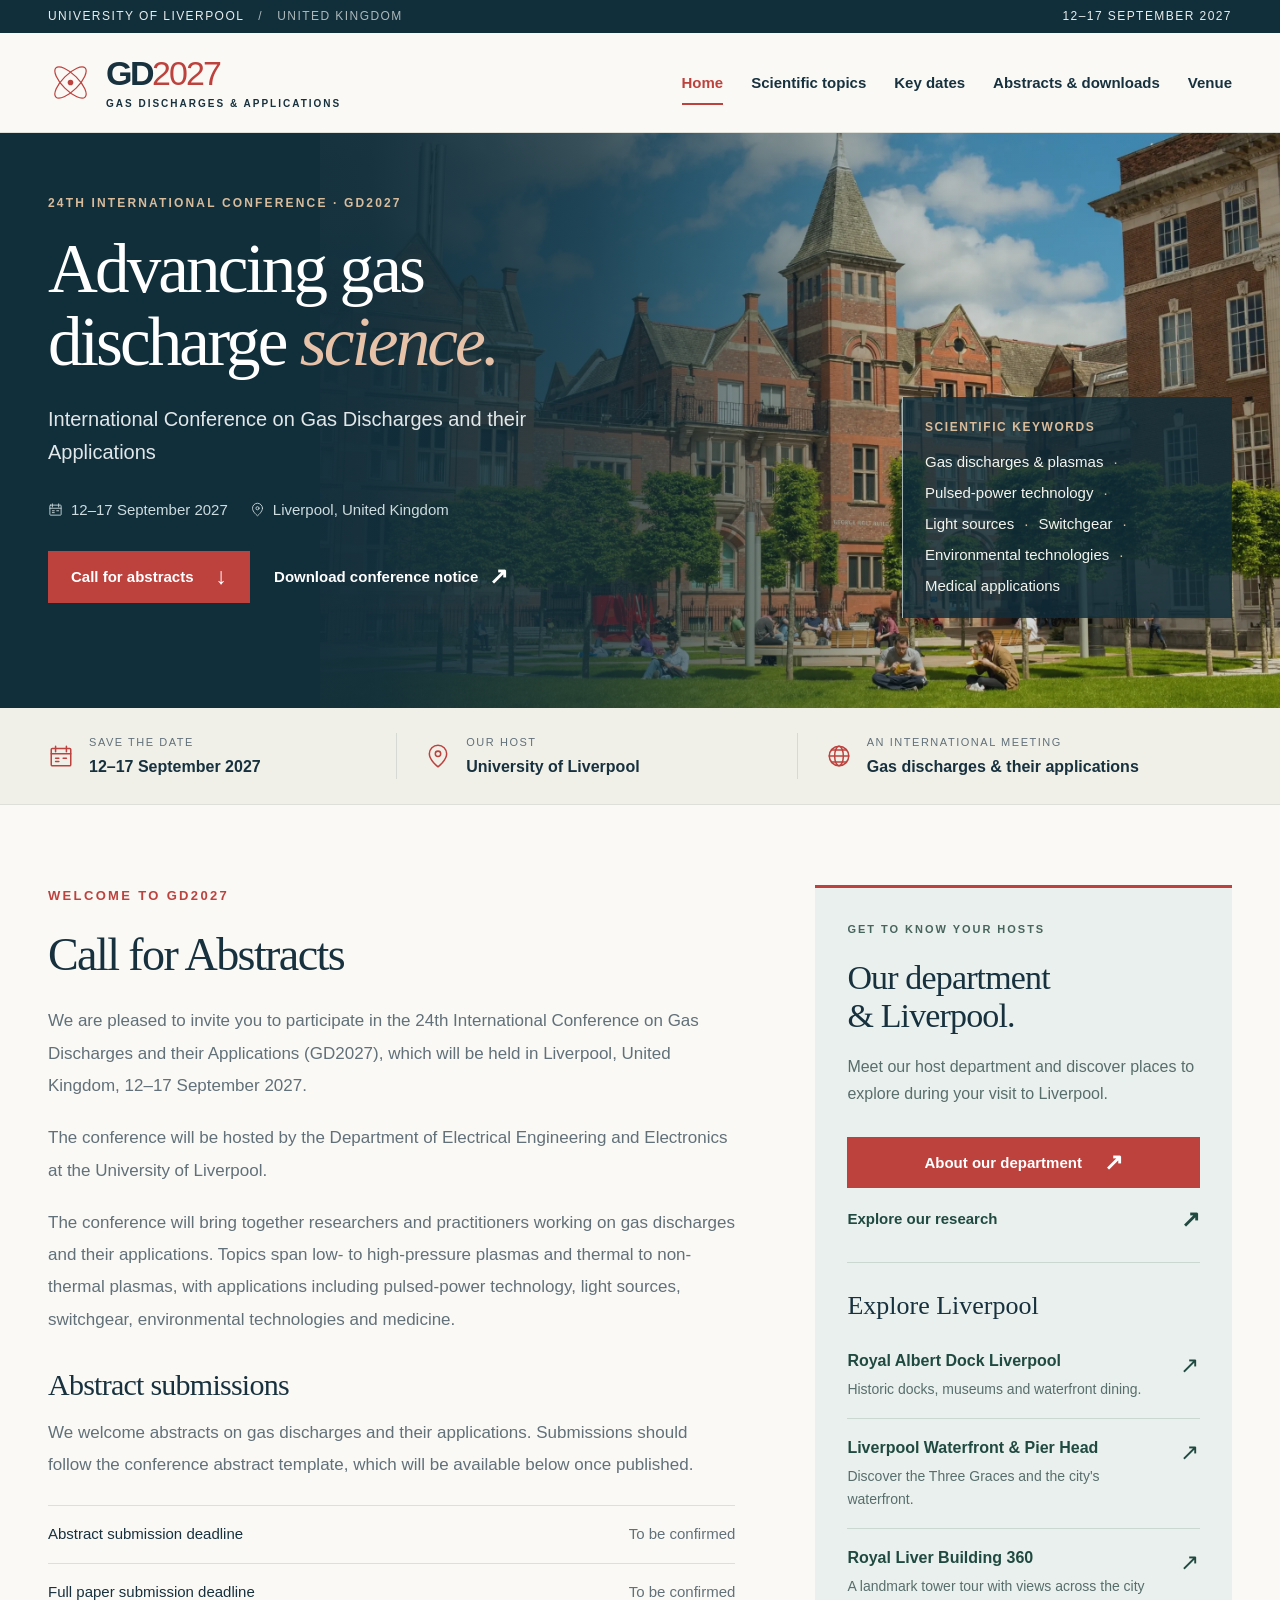
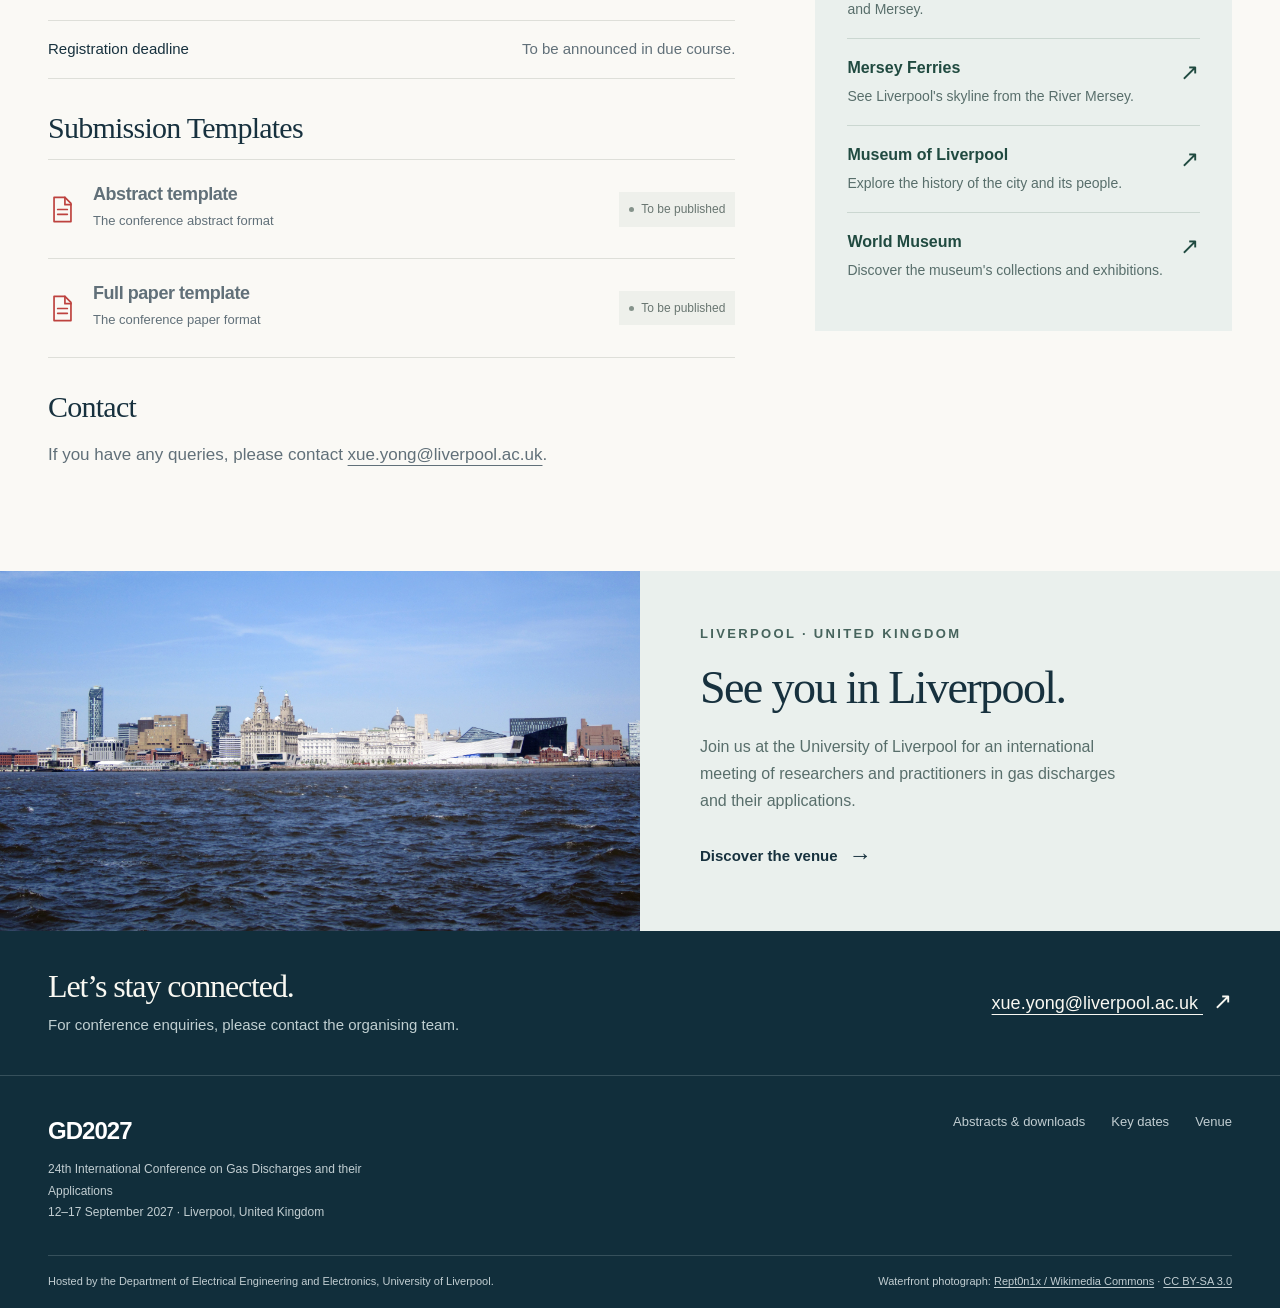
==== index.html @ 8180d76f "Add department research and Liverpool visitor links to homepage" ====
<!doctype html>
<html lang="en-GB"><head>
<meta charset="utf-8"><meta name="viewport" content="width=device-width, initial-scale=1">
<title>Gas Discharges and their Applications | GD2027 · Liverpool</title><meta name="description" content="GD2027: the 24th International Conference on Gas Discharges and their Applications, 12–17 September 2027, University of Liverpool, United Kingdom.">
<meta name="theme-color" content="#112e3b"><meta property="og:title" content="Gas Discharges and their Applications | GD2027"><meta property="og:description" content="GD2027: the 24th International Conference on Gas Discharges and their Applications, 12–17 September 2027, University of Liverpool, United Kingdom."><meta property="og:type" content="website">
<link rel="icon" href="assets/images/favicon.svg" type="image/svg+xml"><link rel="stylesheet" href="assets/css/style.css?v=1936d73b8b"><script src="assets/js/main.js" defer></script>
<script type="application/ld+json">{"@context": "https://schema.org", "@type": "Event", "name": "24th International Conference on Gas Discharges and their Applications (GD2027)", "startDate": "2027-09-12", "endDate": "2027-09-17", "eventAttendanceMode": "https://schema.org/OfflineEventAttendanceMode", "location": {"@type": "Place", "name": "University of Liverpool", "address": {"@type": "PostalAddress", "addressLocality": "Liverpool", "addressCountry": "GB"}}, "organizer": {"@type": "Organization", "name": "Department of Electrical Engineering and Electronics, University of Liverpool", "email": "xue.yong@liverpool.ac.uk"}, "description": "International Conference on Gas Discharges and their Applications. 12–17 September 2027, Liverpool, United Kingdom."}</script>
<noscript><style>@media(max-width:800px){.site-header{position:static}.header-inner{flex-wrap:wrap;padding-block:18px}.menu-toggle{display:none}.site-nav{display:flex;position:static;flex-direction:row;flex-wrap:wrap;box-shadow:none;padding:0;border:0}.site-nav a{padding:8px 10px}}</style></noscript>
</head><body><a class="skip-link" href="#main">Skip to main content</a>
<div class="utility"><div class="wrap"><p>University of Liverpool <span class="place">&nbsp; / &nbsp; United Kingdom</span></p><p>12–17 September 2027</p></div></div>
<header class="site-header"><div class="wrap header-inner">
  <a class="brand" href="index.html" aria-label="GD2027 home"><svg class="brand-symbol" viewBox="0 0 48 48" fill="none" aria-hidden="true"><ellipse cx="24" cy="24" rx="22" ry="8.5" transform="rotate(-45 24 24)" stroke="currentColor" stroke-width="1.3"/><ellipse cx="24" cy="24" rx="22" ry="8.5" transform="rotate(45 24 24)" stroke="currentColor" stroke-width="1.3"/><circle cx="24" cy="24" r="3" fill="currentColor"/></svg><div><div class="brand-word">GD<span>2027</span></div><span class="brand-tag">GAS DISCHARGES & APPLICATIONS</span></div></a>
  <button class="menu-toggle" type="button" aria-expanded="false" aria-controls="site-nav">Menu <svg class="" viewBox="0 0 24 24" fill="none" stroke="currentColor" stroke-width="1.4" stroke-linecap="round" stroke-linejoin="round" aria-hidden="true"><path d="M3 6h18M3 12h18M3 18h18"/></svg></button>
  <nav class="site-nav" id="site-nav" aria-label="Main navigation"><a href="index.html" aria-current="page">Home</a><a href="scientific-topics.html">Scientific topics</a><a href="key-dates.html">Key dates</a><a href="submissions.html">Abstracts & downloads</a><a href="venue.html">Venue</a></nav>
</div></header><main id="main"><section class="hero" aria-labelledby="hero-heading">
  <img class="hero-image" src="figure/University-of-Liverpool-Image-Gallery-2.jpg.webp" alt="Red-brick University of Liverpool campus buildings overlooking a green courtyard" fetchpriority="high" width="2200" height="1366">
  <div class="wrap"><span class="eyebrow">24th International Conference · GD2027</span><h1 id="hero-heading">Advancing gas<br>discharge <em>science.</em></h1>
  <p class="hero-title">International Conference on Gas Discharges and their Applications</p>
  <div class="hero-meta"><span><svg class="" viewBox="0 0 24 24" fill="none" stroke="currentColor" stroke-width="1.4" stroke-linecap="round" stroke-linejoin="round" aria-hidden="true"><rect x="3" y="5" width="18" height="16" rx="1"/><path d="M3 10h18M7 3v5m10-5v5M7 14h3m4 0h3m-10 3h3"/></svg>12–17 September 2027</span><span><svg class="" viewBox="0 0 24 24" fill="none" stroke="currentColor" stroke-width="1.4" stroke-linecap="round" stroke-linejoin="round" aria-hidden="true"><path d="M20 10c0 6-8 12-8 12S4 16 4 10a8 8 0 1 1 16 0Z"/><circle cx="12" cy="10" r="2.5"/></svg>Liverpool, United Kingdom</span></div>
  <div class="hero-actions"><a class="button" href="#call-for-abstracts">Call for abstracts <span class="arrow" aria-hidden="true">↓</span></a><a class="text-link" href="documents/gd2027-call-for-abstracts.docx" download>Download conference notice <span class="arrow" aria-hidden="true">↗</span></a></div>
  <div class="hero-keywords"><span class="eyebrow">Scientific keywords</span><ul aria-label="Scientific keywords"><li>Gas discharges &amp; plasmas</li><li>Pulsed-power technology</li><li>Light sources</li><li>Switchgear</li><li>Environmental technologies</li><li>Medical applications</li></ul></div></div>
</section>
<section class="facts" aria-label="Conference at a glance"><div class="wrap">
  <div class="fact"><svg class="" viewBox="0 0 24 24" fill="none" stroke="currentColor" stroke-width="1.4" stroke-linecap="round" stroke-linejoin="round" aria-hidden="true"><rect x="3" y="5" width="18" height="16" rx="1"/><path d="M3 10h18M7 3v5m10-5v5M7 14h3m4 0h3m-10 3h3"/></svg><div><span class="label">Save the date</span><strong>12–17 September 2027</strong></div></div>
  <div class="fact"><svg class="" viewBox="0 0 24 24" fill="none" stroke="currentColor" stroke-width="1.4" stroke-linecap="round" stroke-linejoin="round" aria-hidden="true"><path d="M20 10c0 6-8 12-8 12S4 16 4 10a8 8 0 1 1 16 0Z"/><circle cx="12" cy="10" r="2.5"/></svg><div><span class="label">Our host</span><strong>University of Liverpool</strong></div></div>
  <div class="fact"><svg class="" viewBox="0 0 24 24" fill="none" stroke="currentColor" stroke-width="1.4" stroke-linecap="round" stroke-linejoin="round" aria-hidden="true"><circle cx="12" cy="12" r="9"/><ellipse cx="12" cy="12" rx="4" ry="9"/><path d="M3 12h18M5 6.5h14M5 17.5h14"/></svg><div><span class="label">An international meeting</span><strong>Gas discharges & their applications</strong></div></div>
</div></section>
<section class="section home-cfp" id="call-for-abstracts" aria-labelledby="cfp-heading"><div class="wrap welcome-grid">
  <article class="welcome-copy"><span class="eyebrow red">Welcome to GD2027</span><h2 id="cfp-heading">Call for Abstracts</h2>
  <div class="body-copy"><p>We are pleased to invite you to participate in the 24th International Conference on Gas Discharges and their Applications (GD2027), which will be held in Liverpool, United Kingdom, 12–17 September 2027.</p>
  <p>The conference will be hosted by the Department of Electrical Engineering and Electronics at the University of Liverpool.</p>
  <p>The conference will bring together researchers and practitioners working on gas discharges and their applications. Topics span low- to high-pressure plasmas and thermal to non-thermal plasmas, with applications including pulsed-power technology, light sources, switchgear, environmental technologies and medicine.</p>
  <h3 class="cfp-subheading">Abstract submissions</h3><p>We welcome abstracts on gas discharges and their applications. Submissions should follow the conference abstract template, which will be available below once published.</p>
  <dl class="cfp-deadlines"><div><dt>Abstract submission deadline</dt><dd>To be confirmed</dd></div><div><dt>Full paper submission deadline</dt><dd>To be confirmed</dd></div><div><dt>Registration deadline</dt><dd>To be announced in due course.</dd></div></dl>
  <h3 class="cfp-subheading">Submission Templates</h3><div class="download-list"><div class="download-row"><div class="download-icon"><svg class="file-icon" viewBox="0 0 24 24" fill="none" stroke="currentColor" stroke-width="1.4" stroke-linecap="round" stroke-linejoin="round" aria-hidden="true"><path d="M5 2h9l5 5v15H5Z"/><path d="M14 2v6h5M8 12h8M8 16h8"/></svg><div><h3>Abstract template</h3><p>The conference abstract format</p></div></div><span class="status">To be published</span></div><div class="download-row"><div class="download-icon"><svg class="file-icon" viewBox="0 0 24 24" fill="none" stroke="currentColor" stroke-width="1.4" stroke-linecap="round" stroke-linejoin="round" aria-hidden="true"><path d="M5 2h9l5 5v15H5Z"/><path d="M14 2v6h5M8 12h8M8 16h8"/></svg><div><h3>Full paper template</h3><p>The conference paper format</p></div></div><span class="status">To be published</span></div></div>
  <h3 class="cfp-subheading">Contact</h3><p>If you have any queries, please contact <a href="mailto:xue.yong@liverpool.ac.uk">xue.yong@liverpool.ac.uk</a>.</p></div>
  </article>
  <aside class="abstract-note local-guide" aria-labelledby="local-guide-heading"><span class="eyebrow">Get to know your hosts</span><h3 id="local-guide-heading">Our department<br>& Liverpool.</h3><p>Meet our host department and discover places to explore during your visit to Liverpool.</p><a class="button" href="https://www.liverpool.ac.uk/electrical-engineering-and-electronics/about/" target="_blank" rel="noopener noreferrer">About our department <span class="arrow" aria-hidden="true">↗</span></a><a class="text-link guide-research" href="https://www.liverpool.ac.uk/electrical-engineering-and-electronics/research/" target="_blank" rel="noopener noreferrer">Explore our research <span class="arrow" aria-hidden="true">↗</span></a><div class="guide-city"><h4>Explore Liverpool</h4><ul class="guide-links" aria-label="Liverpool visitor attractions"><li><a href="https://albertdock.com/" target="_blank" rel="noopener noreferrer"><span><strong>Royal Albert Dock Liverpool</strong><small>Historic docks, museums and waterfront dining.</small></span><span class="arrow" aria-hidden="true">↗</span></a></li><li><a href="https://www.visitliverpool.com/explore/liverpool-city-centre/waterfront/" target="_blank" rel="noopener noreferrer"><span><strong>Liverpool Waterfront &amp; Pier Head</strong><small>Discover the Three Graces and the city&#x27;s waterfront.</small></span><span class="arrow" aria-hidden="true">↗</span></a></li><li><a href="https://liverbuildingtour.com/" target="_blank" rel="noopener noreferrer"><span><strong>Royal Liver Building 360</strong><small>A landmark tower tour with views across the city and Mersey.</small></span><span class="arrow" aria-hidden="true">↗</span></a></li><li><a href="https://www.merseyferries.co.uk/our-cruises/liverpool-sightseeing-river-cruise/" target="_blank" rel="noopener noreferrer"><span><strong>Mersey Ferries</strong><small>See Liverpool&#x27;s skyline from the River Mersey.</small></span><span class="arrow" aria-hidden="true">↗</span></a></li><li><a href="https://www.liverpoolmuseums.org.uk/museum-of-liverpool" target="_blank" rel="noopener noreferrer"><span><strong>Museum of Liverpool</strong><small>Explore the history of the city and its people.</small></span><span class="arrow" aria-hidden="true">↗</span></a></li><li><a href="https://www.liverpoolmuseums.org.uk/world-museum" target="_blank" rel="noopener noreferrer"><span><strong>World Museum</strong><small>Discover the museum&#x27;s collections and exhibitions.</small></span><span class="arrow" aria-hidden="true">↗</span></a></li></ul></div></aside>
</div></section>
<section class="city-band" aria-labelledby="city-heading"><img class="city-image" src="assets/images/liverpool-waterfront.jpg" alt="The Liverpool skyline across the River Mersey" loading="lazy" width="4320" height="2430"><div class="city-copy"><span class="eyebrow">Liverpool · United Kingdom</span><h2 id="city-heading">See you in Liverpool.</h2><p>Join us at the University of Liverpool for an international meeting of researchers and practitioners in gas discharges and their applications.</p><a class="text-link" href="venue.html">Discover the venue <span class="arrow" aria-hidden="true">→</span></a></div></section></main><section class="contact-strip" aria-labelledby="contact-heading"><div class="wrap"><div><h2 id="contact-heading">Let’s stay connected.</h2><p>For conference enquiries, please contact the organising team.</p></div><a href="mailto:xue.yong@liverpool.ac.uk">xue.yong@liverpool.ac.uk <span class="arrow" aria-hidden="true">↗</span></a></div></section>
<footer class="site-footer"><div class="wrap">
  <div class="footer-main"><div><div class="footer-title">GD2027</div><p>24th International Conference on Gas Discharges and their Applications<br>12–17 September 2027 · Liverpool, United Kingdom</p></div><nav class="footer-links" aria-label="Footer navigation"><a href="submissions.html">Abstracts & downloads</a><a href="key-dates.html">Key dates</a><a href="venue.html">Venue</a></nav></div>
  <div class="footer-bottom"><p>Hosted by the Department of Electrical Engineering and Electronics, University of Liverpool.</p><p>Waterfront photograph: <a href="https://commons.wikimedia.org/wiki/File:Liverpool_skyline_from_the_Mersey_Ferry_-_2012-05-27.JPG" target="_blank" rel="noopener noreferrer">Rept0n1x / Wikimedia Commons</a> · <a href="https://creativecommons.org/licenses/by-sa/3.0/" target="_blank" rel="noopener noreferrer">CC BY-SA 3.0</a></p></div>
</div></footer></body></html>
---- assets/css/style.css ----
@charset "UTF-8";

:root {
  --ink: #17313e;
  --navy: #112e3b;
  --red: #bd423e;
  --red-dark: #9e302d;
  --paper: #faf9f5;
  --muted: #617079;
  --line: #dedfd9;
  --sage: #eaf0ed;
  --serif: Georgia, 'Times New Roman', serif;
  --sans: 'Avenir Next', Avenir, 'Segoe UI', Arial, sans-serif;
}
* { box-sizing: border-box; }
html { scroll-behavior: smooth; scroll-padding-top: 105px; }
body { margin: 0; color: var(--ink); font: 18px/1.7 var(--sans); background: var(--paper); -webkit-font-smoothing: antialiased; }
body.menu-open { overflow: hidden; }
a { color: inherit; text-decoration-thickness: 1px; text-underline-offset: 5px; }
button { font: inherit; }
img { display: block; width: 100%; height: auto; }
svg { flex: 0 0 auto; }
h1, h2, h3, p { margin-top: 0; }
h1, h2, h3 { line-height: 1.12; font-weight: 400; }
h1, h2 { font-family: var(--serif); letter-spacing: -.035em; }
h1 { font-size: clamp(42px, 5vw, 72px); }
h2 { font-size: clamp(38px, 3.6vw, 52px); }
h3 { font-size: 24px; font-weight: 600; letter-spacing: -.025em; }
p { margin-bottom: 1.25rem; }
::selection { background: #e5b5a5; color: var(--navy); }
:focus-visible { outline: 3px solid #cb6357; outline-offset: 5px; }
.wrap { width: min(1200px, calc(100% - 96px)); margin-inline: auto; }
.skip-link { position: fixed; top: -100px; left: 20px; padding: 12px 20px; z-index: 30; background: white; }
.skip-link:focus { top: 10px; }
.eyebrow { display: block; margin-bottom: 22px; font-size: 13px; letter-spacing: .18em; font-weight: 700; text-transform: uppercase; }
.eyebrow.red { color: var(--red); }
.muted { color: var(--muted); }
.arrow { display: inline-block; margin-left: 10px; font-family: var(--sans); font-size: 23px; line-height: 1; }
.utility { background: var(--navy); color: #e8eeec; font-size: 12px; letter-spacing: .12em; text-transform: uppercase; }
.utility .wrap { display: flex; align-items: center; justify-content: space-between; min-height: 33px; gap: 16px; }
.utility p { margin: 0; }
.utility .place { opacity: .72; }
.site-header { position: sticky; top: 0; z-index: 20; background: rgba(250,249,245,.98); border-bottom: 1px solid var(--line); }
.header-inner { min-height: 99px; display: flex; align-items: center; justify-content: space-between; gap: 26px; }
.brand { display: inline-flex; align-items: center; gap: 13px; text-decoration: none; flex-shrink: 0; }
.brand-symbol { width: 45px; height: 45px; color: var(--red); }
.brand-word { font-size: 34px; letter-spacing: -.075em; font-weight: 750; line-height: 1; }
.brand-word span { color: var(--red); font-weight: 400; letter-spacing: -.055em; }
.brand-tag { display: block; font-size: 10px; line-height: 1.3; font-weight: 600; letter-spacing: .2em; margin-top: 7px; }
.site-nav { display: flex; align-items: center; gap: 28px; }
.site-nav a { font-size: 15px; font-weight: 600; text-decoration: none; padding: 35px 0; white-space: nowrap; position: relative; }
.site-nav a::after { content: ''; position: absolute; bottom: 25px; left: 0; right: 0; height: 2px; background: var(--red); transform: scaleX(0); transition: transform .2s; }
.site-nav a[aria-current='page']::after, .site-nav a:hover::after { transform: scaleX(1); }
.site-nav a[aria-current='page'] { color: var(--red); }
.menu-toggle { display: none; border: 1px solid var(--line); border-radius: 0; background: transparent; padding: 8px 12px; align-items: center; gap: 8px; color: var(--ink); cursor: pointer; }
.menu-toggle svg { width: 18px; }
.hero { position: relative; isolation: isolate; min-height: 575px; color: white; background: var(--navy); overflow: hidden; }
.hero-image { position: absolute; z-index: -2; inset: 0 0 0 25%; height: 100%; width: 75%; object-fit: cover; object-position: 59% 50%; }
.hero::before { content: ''; position: absolute; z-index: -1; inset: 0; background: linear-gradient(90deg, #112e3b 0%, rgba(17,46,59,.97) 29%, rgba(17,46,59,.8) 46%, rgba(17,46,59,.18) 74%, rgba(17,46,59,.1)); }
.hero .wrap { position: relative; padding-top: 60px; padding-bottom: 67px; }
.hero .eyebrow { color: #d9bc9b; margin-bottom: 20px; font-size: 12px; }
.hero h1 { margin-bottom: 24px; max-width: 660px; font-size: clamp(47px, 5.4vw, 78px); line-height: 1.05; letter-spacing: -.042em; }
.hero h1 em { font-weight: 400; color: #e7c2a8; }
.hero-title { font-size: 20px; line-height: 1.65; max-width: 520px; color: #e2e8e9; margin-bottom: 28px; }
.hero-meta { display: flex; gap: 22px; color: #cddcde; font-size: 15px; margin-bottom: 29px; }
.hero-meta span { display: inline-flex; align-items: center; gap: 8px; }
.hero-meta svg { width: 15px; height: 15px; }
.hero-actions { display: flex; align-items: center; flex-wrap: wrap; gap: 24px; }
.button { display: inline-flex; min-height: 47px; justify-content: center; align-items: center; gap: 12px; padding: 12px 22px; font-size: 15px; font-weight: 600; text-decoration: none; border: 1px solid var(--red); background: var(--red); color: white; transition: background .2s, border-color .2s; }
.button:hover { background: var(--red-dark); border-color: var(--red-dark); }
.button.light { background: transparent; color: var(--ink); border-color: #b7c1bd; }
.button.light:hover { background: white; border-color: var(--ink); }
.text-link { display: inline-flex; align-items: center; font-size: 15px; font-weight: 650; text-decoration: none; gap: 8px; }
.text-link:hover { text-decoration: underline; }
.text-link .arrow { margin-left: 3px; }
.hero-caption { position: absolute; right: 0; bottom: 34px; font-size: 11px; letter-spacing: .14em; text-transform: uppercase; color: #fff; text-shadow: 0 1px 8px #112e3b; border-left: 1px solid #d7d5c8; padding-left: 15px; line-height: 1.8; }
.hero-caption strong { display: block; font-weight: 500; font-size: 15px; letter-spacing: .04em; }
.hero-keywords { position: absolute; right: 0; bottom: 52px; width: 330px; padding: 20px 22px; background: rgba(17,46,59,.82); border-left: 1px solid #a6b5b5; }
.hero-keywords .eyebrow { margin-bottom: 12px; font-size: 12px; letter-spacing: .13em; }
.hero-keywords ul { display: flex; flex-wrap: wrap; gap: 7px 0; padding: 0; margin: 0; list-style: none; }
.hero-keywords li { font-size: 15px; line-height: 1.6; color: #f3f4ee; }
.hero-keywords li:not(:last-child)::after { content: '·'; margin-inline: 10px; color: #d9bc9b; }
.facts { border-bottom: 1px solid var(--line); background: #f0f0e9; }
.facts .wrap { display: grid; grid-template-columns: 1fr 1.15fr 1.25fr; padding-block: 25px; }
.fact { display: flex; align-items: center; gap: 15px; padding-inline: 28px; border-left: 1px solid #d6dad4; }
.fact:first-child { border: 0; padding-left: 0; }
.fact svg { width: 26px; height: 26px; color: var(--red); }
.fact .label { display: block; font-size: 11px; text-transform: uppercase; letter-spacing: .14em; color: var(--muted); margin-bottom: 3px; }
.fact strong { display: block; font-size: 16px; font-weight: 600; line-height: 1.5; }
.section { padding-block: 80px; }
.welcome-grid { display: grid; grid-template-columns: 1.45fr 1fr; gap: 100px; align-items: start; }
.welcome-copy h2 { margin-bottom: 25px; }
.body-copy { font-size: 17px; color: var(--muted); line-height: 1.9; }
.host-note { border-left: 2px solid var(--red); margin-top: 28px; padding-left: 17px; font-size: 15px; line-height: 1.65; }
.host-note span { display: block; font-size: 11px; text-transform: uppercase; letter-spacing: .14em; color: var(--red); margin-bottom: 6px; font-weight: 650; }
.abstract-note { background: var(--sage); padding: 32px; position: relative; border-top: 3px solid var(--red); }
.abstract-note .eyebrow { font-size: 11px; color: #47645d; margin-bottom: 21px; }
.abstract-note h3 { font-family: var(--serif); font-size: 34px; font-weight: 400; margin-bottom: 17px; }
.abstract-note p { font-size: 16px; color: #586e6b; }
.note-deadline { display: flex; justify-content: space-between; gap: 15px; font-size: 13px; border-block: 1px solid #cbd7d1; padding: 13px 0; margin: 24px 0; }
.note-deadline strong { font-weight: 500; white-space: nowrap; }
.abstract-note .text-link { color: #204a40; }
.home-cfp .welcome-grid { grid-template-columns: minmax(0, 1.65fr) minmax(0, 1fr); gap: 80px; }
.cfp-subheading { font-family: var(--serif); font-size: 30px; font-weight: 400; color: var(--ink); margin: 32px 0 15px; }
.cfp-deadlines { margin: 24px 0 0; }
.cfp-deadlines > div { display: grid; grid-template-columns: minmax(0, 1.15fr) minmax(0, 1fr); gap: 22px; border-top: 1px solid var(--line); padding-block: 14px; font-size: 15px; }
.cfp-deadlines > div:last-child { border-bottom: 1px solid var(--line); }
.cfp-deadlines dt { color: var(--ink); }
.cfp-deadlines dd { margin: 0; text-align: right; }
.home-cfp .download-list { margin-top: 10px; }
.home-cfp .abstract-note .button { margin-top: 10px; width: 100%; }
.cfp-quick-links { border-top: 1px solid #cbd7d1; margin-top: 24px; padding-top: 20px; display: grid; gap: 14px; }
.cfp-quick-links .text-link { font-size: 13px; }
.local-guide .guide-research { display: flex; justify-content: space-between; margin-top: 18px; font-size: 15px; }
.guide-city { margin-top: 30px; padding-top: 26px; border-top: 1px solid #cbd7d1; }
.guide-city h4 { margin: 0 0 9px; font-family: var(--serif); font-weight: 400; font-size: 26px; line-height: 1.3; }
.guide-links { padding: 0; margin: 0; list-style: none; }
.guide-links li { border-bottom: 1px solid #cbd7d1; }
.guide-links li:last-child { border-bottom: 0; }
.guide-links a { display: grid; grid-template-columns: minmax(0, 1fr) 20px; align-items: start; gap: 12px; padding-block: 17px; text-decoration: none; }
.guide-links strong { display: block; font-size: 16px; line-height: 1.5; font-weight: 600; color: #204a40; }
.guide-links small { display: block; margin-top: 5px; font-size: 14px; line-height: 1.65; color: #586e6b; }
.guide-links .arrow { margin: 5px 0 0; color: #204a40; }
.guide-links a:hover strong { text-decoration: underline; text-underline-offset: 4px; }
.section-heading { display: flex; align-items: end; justify-content: space-between; gap: 25px; margin-bottom: 30px; }
.section-heading .eyebrow { margin-bottom: 14px; }
.section-heading h2 { margin-bottom: 0; }
.section-heading .text-link { white-space: nowrap; padding-bottom: 5px; }
.topics-section { padding-top: 0; }
.topics-list { display: grid; grid-template-columns: repeat(3,1fr); border-top: 1px solid var(--line); }
.topic-item { padding: 27px 26px 27px 0; display: flex; align-items: baseline; gap: 18px; border-bottom: 1px solid var(--line); }
.topic-number { font-size: 12px; color: var(--red); letter-spacing: .03em; }
.topic-item h3 { font-size: 18px; font-weight: 500; line-height: 1.5; margin-bottom: 0; }
.city-band { display: grid; grid-template-columns: 1fr 1fr; background: var(--sage); }
.city-image { min-height: 340px; height: 100%; object-fit: cover; object-position: center; }
.city-copy { padding: 52px max(48px, calc((100vw - 1200px) / 2)) 52px 60px; }
.city-copy .eyebrow { margin-bottom: 17px; color: #47645d; }
.city-copy h2 { margin-bottom: 19px; }
.city-copy p { font-size: 16px; color: #586e6b; max-width: 430px; }
.city-copy .text-link { margin-top: 9px; }
.contact-strip { padding-block: 38px; border-bottom: 1px solid #36505b; background: var(--navy); color: #f9f8f2; }
.contact-strip .wrap { display: flex; align-items: center; justify-content: space-between; gap: 30px; }
.contact-strip h2 { font-family: var(--serif); font-size: 32px; margin: 0 0 7px; }
.contact-strip p { margin: 0; color: #c0cfd1; font-size: 15px; }
.contact-strip a { font-size: 18px; white-space: nowrap; }
.site-footer { background: var(--navy); color: #c2ced2; padding-top: 35px; }
.footer-main { display: flex; align-items: start; justify-content: space-between; gap: 35px; padding-bottom: 31px; }
.footer-title { font-size: 24px; font-weight: 650; color: white; letter-spacing: -.04em; margin-bottom: 7px; }
.footer-main p { font-size: 12px; max-width: 330px; margin: 0; line-height: 1.8; }
.footer-links { display: flex; gap: 26px; align-items: center; font-size: 13px; }
.footer-links a { text-decoration: none; }
.footer-links a:hover { text-decoration: underline; }
.footer-bottom { padding-block: 16px; border-top: 1px solid #36505b; display: flex; justify-content: space-between; gap: 25px; font-size: 11px; line-height: 1.8; }
.footer-bottom p { margin: 0; }
.footer-bottom a { text-underline-offset: 2px; }
.page-heading { background: #eeeee7; border-bottom: 1px solid var(--line); }
.page-heading .wrap { padding-block: 34px 55px; }
.breadcrumb { color: var(--muted); font-size: 13px; margin-bottom: 36px; }
.breadcrumb a { text-decoration: none; }
.breadcrumb span { margin-inline: 11px; color: #8c9697; }
.page-heading .eyebrow { color: var(--red); margin-bottom: 17px; }
.page-heading h1 { max-width: 880px; font-size: clamp(40px,4.8vw,65px); margin-bottom: 19px; }
.page-heading .intro { max-width: 630px; font-size: 17px; color: var(--muted); line-height: 1.9; margin-bottom: 0; }
.page-content { padding-block: 63px 80px; }
.content-grid { display: grid; grid-template-columns: 1.55fr 1fr; gap: 85px; }
.content-grid h2 { font-size: 38px; margin-bottom: 23px; }
.content-grid p { font-size: 17px; color: var(--muted); }
.detail-panel { border: 1px solid var(--line); padding: 27px; align-self: start; }
.detail-panel h3 { font-size: 20px; margin-bottom: 20px; }
.detail-row { border-bottom: 1px solid var(--line); padding-block: 13px; font-size: 15px; }
.detail-row:first-of-type { padding-top: 0; }
.detail-row:last-of-type { border: 0; }
.detail-row .label { display: block; color: var(--muted); font-size: 12px; margin-bottom: 4px; }
.detail-panel .button { margin-top: 18px; width: 100%; }
.info-note { background: var(--sage); padding: 18px 23px; border-left: 2px solid #8aa897; font-size: 15px; color: #486259; margin-top: 28px; }
.info-note p:last-child { margin-bottom: 0; }
.topic-details { display: grid; grid-template-columns: 1fr 1fr; gap: 0 50px; }
.topic-detail { display: flex; gap: 22px; border-top: 1px solid var(--line); padding: 27px 0; }
.topic-detail .topic-number { padding-top: 5px; }
.topic-detail h2 { font-family: var(--sans); font-size: 23px; letter-spacing: -.03em; font-weight: 550; margin-bottom: 11px; }
.topic-detail p { font-size: 16px; color: var(--muted); margin-bottom: 0; }
.bottom-note { border-top: 1px solid var(--line); margin-top: 12px; padding-top: 25px; font-size: 15px; color: var(--muted); }
.date-list { margin: 0; padding: 0; list-style: none; }
.date-item { display: grid; grid-template-columns: 42px 1fr auto; align-items: center; gap: 16px; padding-block: 25px; border-top: 1px solid var(--line); }
.date-item:last-child { border-bottom: 1px solid var(--line); }
.date-index { color: var(--red); font-size: 12px; }
.date-item h2 { font-family: var(--sans); font-size: 19px; font-weight: 550; margin: 0 0 5px; letter-spacing: -.02em; }
.date-item p { font-size: 13px; margin: 0; color: var(--muted); }
.status { display: inline-flex; align-items: center; gap: 7px; font-size: 12px; color: #697671; padding: 6px 10px; background: #eef0eb; white-space: nowrap; }
.status::before { content: ''; width: 5px; height: 5px; background: #85938b; border-radius: 50%; }
.status.confirmed { color: #275c49; background: #e6ede6; }
.status.confirmed::before { background: #42725b; }
.download-list { margin-top: 32px; }
.download-row { display: flex; justify-content: space-between; align-items: center; gap: 20px; border-top: 1px solid var(--line); padding: 24px 0; }
.download-row:last-child { border-bottom: 1px solid var(--line); }
.download-row h3 { font-size: 18px; font-weight: 550; margin: 0 0 5px; }
.download-row p { font-size: 13px; margin: 0; }
.download-icon { display: flex; align-items: center; gap: 16px; }
.file-icon { width: 29px; height: 33px; color: var(--red); }
.steps { counter-reset: instructions; margin-top: 38px; }
.step { display: flex; gap: 20px; margin-bottom: 25px; }
.step-number { width: 26px; height: 26px; border: 1px solid #c6cdc7; border-radius: 50%; font-size: 12px; display: grid; place-items: center; margin-top: 2px; flex-shrink: 0; }
.step h3 { font-size: 18px; margin-bottom: 7px; }
.step p { font-size: 15px; margin: 0; }
.venue-photo { margin: 0 0 39px; }
.venue-photo img { max-height: 370px; object-fit: cover; }
.venue-photo figcaption { font-size: 12px; margin-top: 9px; color: var(--muted); }
.venue-photo figcaption a { text-underline-offset: 2px; }
.venue-copy h3 { margin-top: 30px; font-size: 21px; }

@media (min-width: 1500px) { .hero-image { object-position: 50% 50%; } }
@media (max-width: 1100px) {
  .wrap { width: calc(100% - 64px); }
  .site-nav { gap: 20px; }
  .site-nav a { font-size: 13px; }
  .welcome-grid, .home-cfp .welcome-grid { gap: 55px; }
  .hero { min-height: 550px; }
  .hero-caption { right: 0; }
  .hero-keywords { position: static; width: 100%; max-width: 680px; margin-top: 30px; padding: 19px 0 0; border-left: 0; border-top: 1px solid #6a8188; background: none; }
  .content-grid { gap: 45px; }
  .city-copy { padding: 40px; }
}
@media (max-width: 800px) {
  .wrap { width: calc(100% - 40px); }
  .utility .wrap { font-size: 10px; min-height: 29px; letter-spacing: .08em; }
  .utility .place { display: none; }
  .header-inner { min-height: 78px; gap: 14px; }
  .brand-symbol { width: 35px; height: 35px; }
  .brand-word { font-size: 30px; }
  .brand-tag { font-size: 9px; margin-top: 5px; }
  .menu-toggle { display: flex; font-size: 13px; }
  .site-nav { display: none; position: absolute; top: 100%; left: 0; right: 0; background: var(--paper); flex-direction: column; align-items: stretch; gap: 0; border-bottom: 1px solid var(--line); padding: 10px 20px 20px; box-shadow: 0 16px 20px #112e3b10; max-height: calc(100dvh - 105px); overflow-y: auto; }
  .site-nav.is-open { display: flex; }
  .site-nav a { padding: 15px 5px; font-size: 17px; border-bottom: 1px solid var(--line); }
  .site-nav a::after { display: none; }
  .hero { min-height: 600px; }
  .hero-image { inset: 0; width: 100%; object-position: 55% 50%; }
  .hero::before { background: linear-gradient(90deg,rgba(17,46,59,.96),rgba(17,46,59,.84) 45%,rgba(17,46,59,.43)); }
  .hero .wrap { padding-block: 49px 70px; }
  .hero h1 { font-size: clamp(44px,8.5vw,66px); max-width: 590px; }
  .hero-title { font-size: 19px; }
  .hero-caption { display: none; }
  .hero-meta { flex-wrap: wrap; gap: 10px 20px; }
  .facts .wrap { grid-template-columns: 1fr 1fr; gap: 22px 0; }
  .fact { padding-inline: 20px; gap: 12px; }
  .fact:last-child { display: none; }
  .fact strong { font-size: 13px; }
  .fact .label { font-size: 10px; }
  .fact svg { width: 21px; height: 21px; }
  .welcome-grid, .home-cfp .welcome-grid { grid-template-columns: 1fr; gap: 36px; }
  .welcome-copy h2 { max-width: 550px; }
  .abstract-note { padding: 28px; }
  .section { padding-block: 55px; }
  .topics-section { padding-top: 0; }
  .topics-list { grid-template-columns: 1fr 1fr; }
  .topic-item { gap: 12px; padding-block: 21px; }
  .topic-item h3 { font-size: 16px; }
  .section-heading { align-items: start; flex-direction: column; gap: 20px; }
  .city-band { grid-template-columns: 1fr; }
  .city-image { height: 280px; min-height: 0; }
  .city-copy { padding: 39px 20px 43px; }
  .contact-strip .wrap { align-items: start; flex-direction: column; gap: 20px; }
  .contact-strip a { font-size: 17px; }
  .footer-main { flex-direction: column; gap: 23px; }
  .footer-links { flex-wrap: wrap; gap: 14px 25px; }
  .footer-bottom { flex-direction: column; gap: 8px; }
  .page-heading .wrap { padding-block: 23px 39px; }
  .breadcrumb { margin-bottom: 28px; }
  .page-heading .intro { font-size: 16px; }
  .page-content { padding-block: 43px 55px; }
  .content-grid { grid-template-columns: 1fr; gap: 35px; }
  .topic-details { gap: 0 28px; }
  .topic-detail { gap: 14px; }
  .topic-detail h2 { font-size: 20px; }
  .topic-detail p { font-size: 15px; }
}
@media (max-width: 430px) {
  .brand { gap: 10px; }
  .brand-symbol { width: 30px; height: 30px; }
  .brand-tag { max-width: 140px; font-size: 8px; letter-spacing: .1em; line-height: 1.4; }
  .menu-toggle { padding: 8px 10px; font-size: 13px; }
  .hero { min-height: 570px; }
  .hero h1 { font-size: 47px; }
  .hero .eyebrow { font-size: 10px; letter-spacing: .14em; }
  .hero-title { font-size: 17px; }
  .hero-meta { flex-direction: column; font-size: 13px; }
  .hero-actions { gap: 20px; }
  .hero-actions .text-link { font-size: 13px; }
  .button { padding-inline: 17px; }
  .facts .wrap { grid-template-columns: 1fr; gap: 17px; padding-block: 20px; }
  .fact, .fact:first-child { border: 0; padding: 0; }
  .fact strong { font-size: 15px; }
  .topic-details { grid-template-columns: 1fr; }
  .topic-item { gap: 10px; }
  .date-item { grid-template-columns: 25px 1fr; gap: 10px; }
  .date-item .status { grid-column: 2; justify-self: start; }
  .download-row { align-items: start; flex-direction: column; gap: 16px; }
  .download-row > .text-link, .download-row > .status { margin-left: 45px; }
  .detail-panel { padding: 23px; }
}
@media (prefers-reduced-motion: reduce) {
  html { scroll-behavior: auto; }
  *, *::before, *::after { transition: none !important; }
}
@media print {
  .utility, .site-nav, .menu-toggle, .hero-actions, .site-footer, .contact-strip { display: none; }
  .site-header { position: static; }
  .hero { min-height: auto; color: var(--ink); background: white; }
  .hero-image, .hero::before, .hero-caption { display: none; }
  .hero-title, .hero-meta, .hero h1 em { color: var(--ink); }
  .wrap { width: 100%; }
  .section, .page-content { padding-block: 25px; }
}
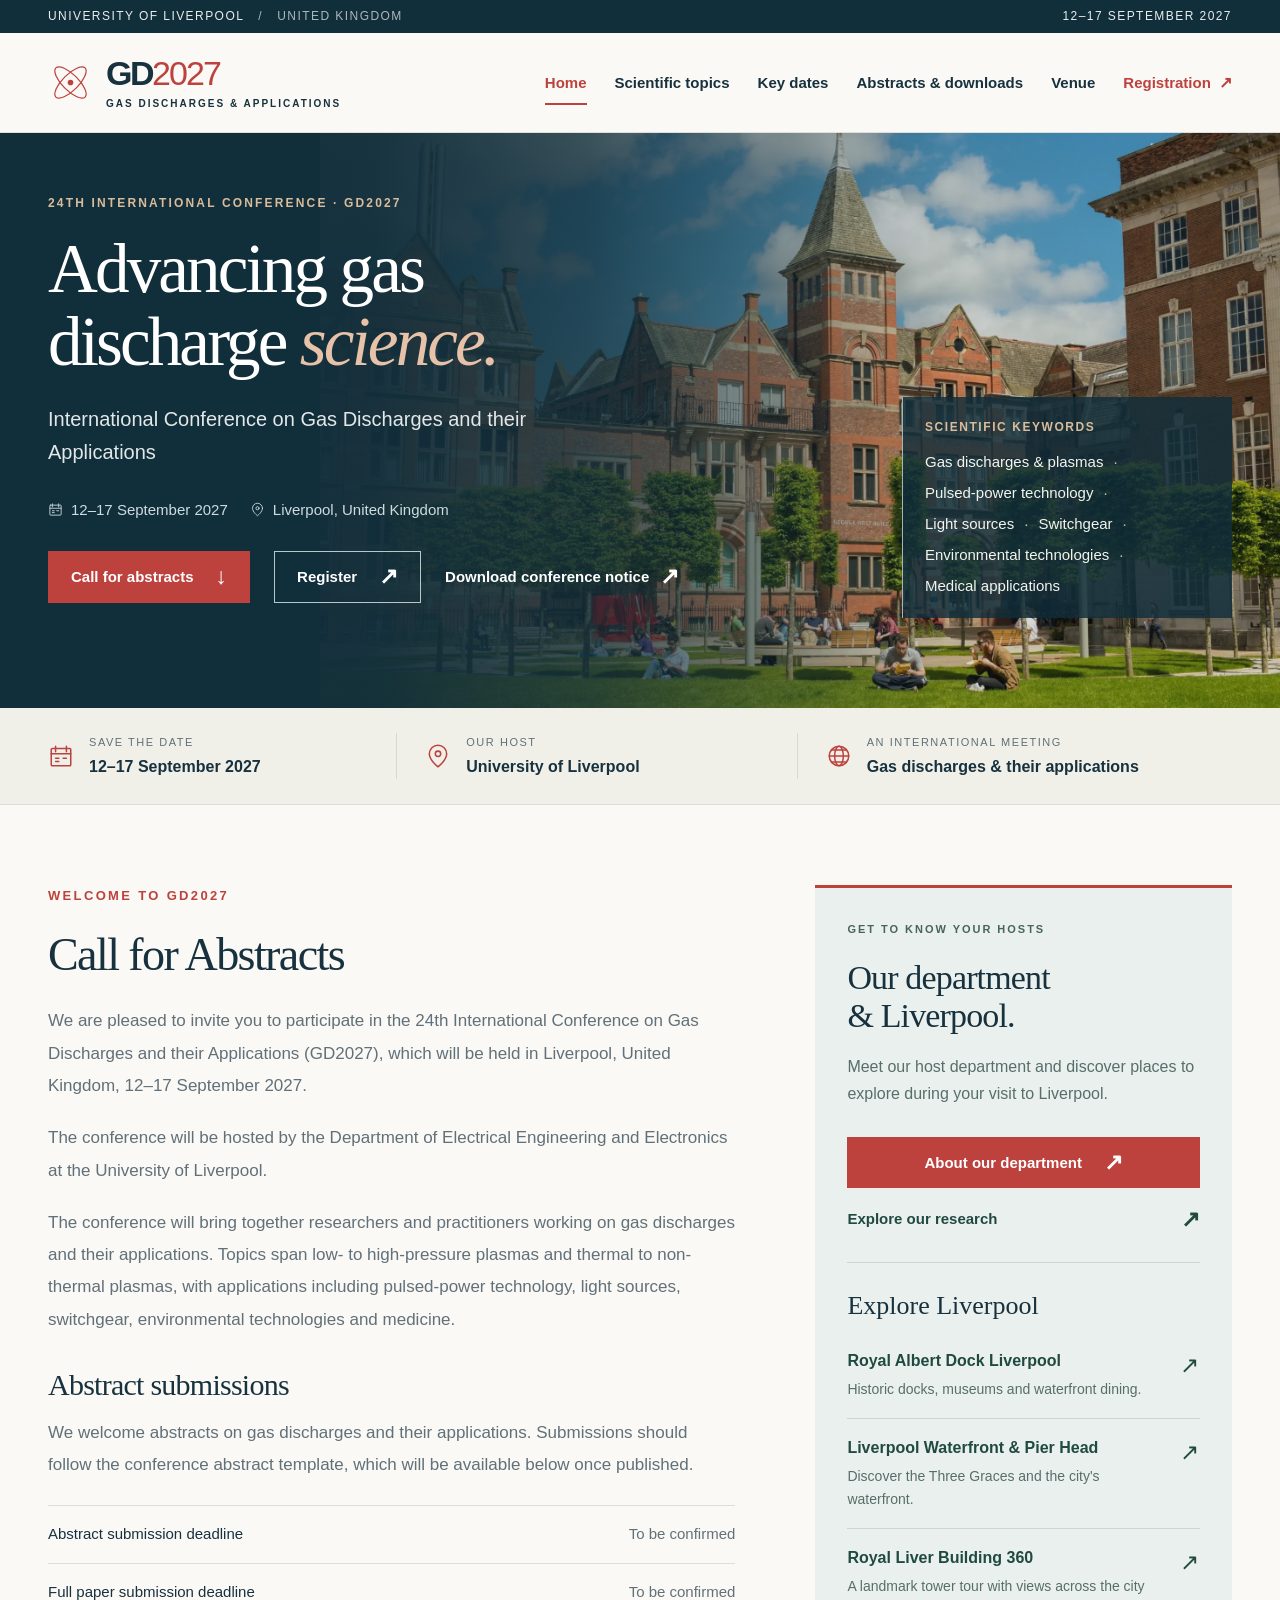
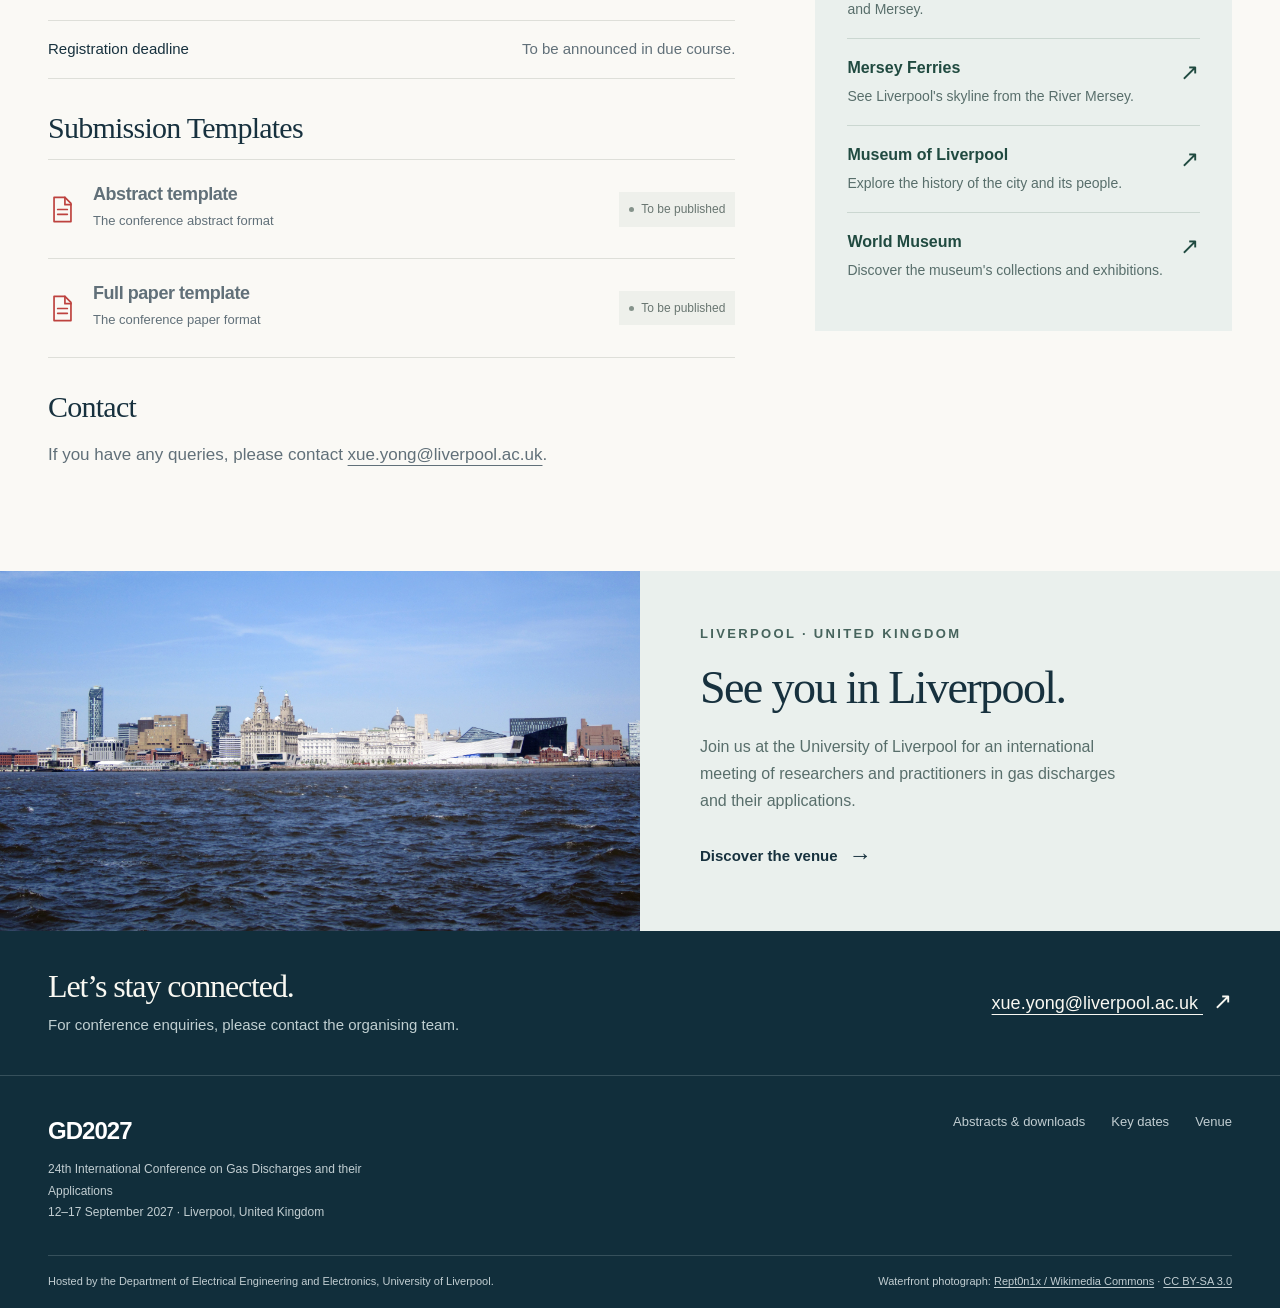
==== commit e1545703: "Add public Microsoft Forms registration links" ====
--- a/index.html
+++ b/index.html
@@ -3,21 +3,21 @@
 <meta charset="utf-8"><meta name="viewport" content="width=device-width, initial-scale=1">
 <title>Gas Discharges and their Applications | GD2027 · Liverpool</title><meta name="description" content="GD2027: the 24th International Conference on Gas Discharges and their Applications, 12–17 September 2027, University of Liverpool, United Kingdom.">
 <meta name="theme-color" content="#112e3b"><meta property="og:title" content="Gas Discharges and their Applications | GD2027"><meta property="og:description" content="GD2027: the 24th International Conference on Gas Discharges and their Applications, 12–17 September 2027, University of Liverpool, United Kingdom."><meta property="og:type" content="website">
-<link rel="icon" href="assets/images/favicon.svg" type="image/svg+xml"><link rel="stylesheet" href="assets/css/style.css?v=1936d73b8b"><script src="assets/js/main.js" defer></script>
+<link rel="icon" href="assets/images/favicon.svg" type="image/svg+xml"><link rel="stylesheet" href="assets/css/style.css?v=1df023d006"><script src="assets/js/main.js?v=b55b2235b6" defer></script>
 <script type="application/ld+json">{"@context": "https://schema.org", "@type": "Event", "name": "24th International Conference on Gas Discharges and their Applications (GD2027)", "startDate": "2027-09-12", "endDate": "2027-09-17", "eventAttendanceMode": "https://schema.org/OfflineEventAttendanceMode", "location": {"@type": "Place", "name": "University of Liverpool", "address": {"@type": "PostalAddress", "addressLocality": "Liverpool", "addressCountry": "GB"}}, "organizer": {"@type": "Organization", "name": "Department of Electrical Engineering and Electronics, University of Liverpool", "email": "xue.yong@liverpool.ac.uk"}, "description": "International Conference on Gas Discharges and their Applications. 12–17 September 2027, Liverpool, United Kingdom."}</script>
-<noscript><style>@media(max-width:800px){.site-header{position:static}.header-inner{flex-wrap:wrap;padding-block:18px}.menu-toggle{display:none}.site-nav{display:flex;position:static;flex-direction:row;flex-wrap:wrap;box-shadow:none;padding:0;border:0}.site-nav a{padding:8px 10px}}</style></noscript>
+<noscript><style>@media(max-width:960px){.site-header{position:static}.header-inner{flex-wrap:wrap;padding-block:18px}.menu-toggle{display:none}.site-nav{display:flex;position:static;flex-direction:row;flex-wrap:wrap;box-shadow:none;padding:0;border:0}.site-nav a{padding:8px 10px}}</style></noscript>
 </head><body><a class="skip-link" href="#main">Skip to main content</a>
 <div class="utility"><div class="wrap"><p>University of Liverpool <span class="place">&nbsp; / &nbsp; United Kingdom</span></p><p>12–17 September 2027</p></div></div>
 <header class="site-header"><div class="wrap header-inner">
   <a class="brand" href="index.html" aria-label="GD2027 home"><svg class="brand-symbol" viewBox="0 0 48 48" fill="none" aria-hidden="true"><ellipse cx="24" cy="24" rx="22" ry="8.5" transform="rotate(-45 24 24)" stroke="currentColor" stroke-width="1.3"/><ellipse cx="24" cy="24" rx="22" ry="8.5" transform="rotate(45 24 24)" stroke="currentColor" stroke-width="1.3"/><circle cx="24" cy="24" r="3" fill="currentColor"/></svg><div><div class="brand-word">GD<span>2027</span></div><span class="brand-tag">GAS DISCHARGES & APPLICATIONS</span></div></a>
   <button class="menu-toggle" type="button" aria-expanded="false" aria-controls="site-nav">Menu <svg class="" viewBox="0 0 24 24" fill="none" stroke="currentColor" stroke-width="1.4" stroke-linecap="round" stroke-linejoin="round" aria-hidden="true"><path d="M3 6h18M3 12h18M3 18h18"/></svg></button>
-  <nav class="site-nav" id="site-nav" aria-label="Main navigation"><a href="index.html" aria-current="page">Home</a><a href="scientific-topics.html">Scientific topics</a><a href="key-dates.html">Key dates</a><a href="submissions.html">Abstracts & downloads</a><a href="venue.html">Venue</a></nav>
+  <nav class="site-nav" id="site-nav" aria-label="Main navigation"><a href="index.html" aria-current="page">Home</a><a href="scientific-topics.html">Scientific topics</a><a href="key-dates.html">Key dates</a><a href="submissions.html">Abstracts & downloads</a><a href="venue.html">Venue</a><a class="nav-registration" href="https://forms.cloud.microsoft/Pages/ResponsePage.aspx?id=MVElUymxEECG4UdL_X6AdhDhi7ACoJ5Oofj2np8QZvdUQk5DSDA5MzRRNlBFSkhVM005MzdXSk5IQy4u" target="_blank" rel="noopener noreferrer">Registration <span class="arrow" aria-hidden="true">↗</span></a></nav>
 </div></header><main id="main"><section class="hero" aria-labelledby="hero-heading">
   <img class="hero-image" src="figure/University-of-Liverpool-Image-Gallery-2.jpg.webp" alt="Red-brick University of Liverpool campus buildings overlooking a green courtyard" fetchpriority="high" width="2200" height="1366">
   <div class="wrap"><span class="eyebrow">24th International Conference · GD2027</span><h1 id="hero-heading">Advancing gas<br>discharge <em>science.</em></h1>
   <p class="hero-title">International Conference on Gas Discharges and their Applications</p>
   <div class="hero-meta"><span><svg class="" viewBox="0 0 24 24" fill="none" stroke="currentColor" stroke-width="1.4" stroke-linecap="round" stroke-linejoin="round" aria-hidden="true"><rect x="3" y="5" width="18" height="16" rx="1"/><path d="M3 10h18M7 3v5m10-5v5M7 14h3m4 0h3m-10 3h3"/></svg>12–17 September 2027</span><span><svg class="" viewBox="0 0 24 24" fill="none" stroke="currentColor" stroke-width="1.4" stroke-linecap="round" stroke-linejoin="round" aria-hidden="true"><path d="M20 10c0 6-8 12-8 12S4 16 4 10a8 8 0 1 1 16 0Z"/><circle cx="12" cy="10" r="2.5"/></svg>Liverpool, United Kingdom</span></div>
-  <div class="hero-actions"><a class="button" href="#call-for-abstracts">Call for abstracts <span class="arrow" aria-hidden="true">↓</span></a><a class="text-link" href="documents/gd2027-call-for-abstracts.docx" download>Download conference notice <span class="arrow" aria-hidden="true">↗</span></a></div>
+  <div class="hero-actions"><a class="button" href="#call-for-abstracts">Call for abstracts <span class="arrow" aria-hidden="true">↓</span></a><a class="button hero-register" href="https://forms.cloud.microsoft/Pages/ResponsePage.aspx?id=MVElUymxEECG4UdL_X6AdhDhi7ACoJ5Oofj2np8QZvdUQk5DSDA5MzRRNlBFSkhVM005MzdXSk5IQy4u" target="_blank" rel="noopener noreferrer">Register <span class="arrow" aria-hidden="true">↗</span></a><a class="text-link" href="documents/gd2027-call-for-abstracts.docx" download>Download conference notice <span class="arrow" aria-hidden="true">↗</span></a></div>
   <div class="hero-keywords"><span class="eyebrow">Scientific keywords</span><ul aria-label="Scientific keywords"><li>Gas discharges &amp; plasmas</li><li>Pulsed-power technology</li><li>Light sources</li><li>Switchgear</li><li>Environmental technologies</li><li>Medical applications</li></ul></div></div>
 </section>
 <section class="facts" aria-label="Conference at a glance"><div class="wrap">
--- a/assets/css/style.css
+++ b/assets/css/style.css
@@ -52,6 +52,8 @@
 .site-nav a::after { content: ''; position: absolute; bottom: 25px; left: 0; right: 0; height: 2px; background: var(--red); transform: scaleX(0); transition: transform .2s; }
 .site-nav a[aria-current='page']::after, .site-nav a:hover::after { transform: scaleX(1); }
 .site-nav a[aria-current='page'] { color: var(--red); }
+.site-nav .nav-registration { color: var(--red); }
+.site-nav .nav-registration .arrow { font-size: 16px; margin-left: 4px; }
 .menu-toggle { display: none; border: 1px solid var(--line); border-radius: 0; background: transparent; padding: 8px 12px; align-items: center; gap: 8px; color: var(--ink); cursor: pointer; }
 .menu-toggle svg { width: 18px; }
 .hero { position: relative; isolation: isolate; min-height: 575px; color: white; background: var(--navy); overflow: hidden; }
@@ -65,11 +67,13 @@
 .hero-meta { display: flex; gap: 22px; color: #cddcde; font-size: 15px; margin-bottom: 29px; }
 .hero-meta span { display: inline-flex; align-items: center; gap: 8px; }
 .hero-meta svg { width: 15px; height: 15px; }
-.hero-actions { display: flex; align-items: center; flex-wrap: wrap; gap: 24px; }
+.hero-actions { display: flex; align-items: center; flex-wrap: wrap; gap: 24px; max-width: 660px; }
 .button { display: inline-flex; min-height: 47px; justify-content: center; align-items: center; gap: 12px; padding: 12px 22px; font-size: 15px; font-weight: 600; text-decoration: none; border: 1px solid var(--red); background: var(--red); color: white; transition: background .2s, border-color .2s; }
 .button:hover { background: var(--red-dark); border-color: var(--red-dark); }
 .button.light { background: transparent; color: var(--ink); border-color: #b7c1bd; }
 .button.light:hover { background: white; border-color: var(--ink); }
+.button.hero-register { color: white; background: transparent; border-color: #b5c9cb; }
+.button.hero-register:hover { background: #ffffff18; border-color: white; }
 .text-link { display: inline-flex; align-items: center; font-size: 15px; font-weight: 650; text-decoration: none; gap: 8px; }
 .text-link:hover { text-decoration: underline; }
 .text-link .arrow { margin-left: 3px; }
@@ -220,6 +224,13 @@
   .content-grid { gap: 45px; }
   .city-copy { padding: 40px; }
 }
+@media (max-width: 960px) {
+  .menu-toggle { display: flex; font-size: 13px; }
+  .site-nav { display: none; position: absolute; top: 100%; left: 0; right: 0; background: var(--paper); flex-direction: column; align-items: stretch; gap: 0; border-bottom: 1px solid var(--line); padding: 10px 20px 20px; box-shadow: 0 16px 20px #112e3b10; max-height: calc(100dvh - 135px); overflow-y: auto; }
+  .site-nav.is-open { display: flex; }
+  .site-nav a { padding: 15px 5px; font-size: 17px; border-bottom: 1px solid var(--line); }
+  .site-nav a::after { display: none; }
+}
 @media (max-width: 800px) {
   .wrap { width: calc(100% - 40px); }
   .utility .wrap { font-size: 10px; min-height: 29px; letter-spacing: .08em; }
@@ -228,11 +239,6 @@
   .brand-symbol { width: 35px; height: 35px; }
   .brand-word { font-size: 30px; }
   .brand-tag { font-size: 9px; margin-top: 5px; }
-  .menu-toggle { display: flex; font-size: 13px; }
-  .site-nav { display: none; position: absolute; top: 100%; left: 0; right: 0; background: var(--paper); flex-direction: column; align-items: stretch; gap: 0; border-bottom: 1px solid var(--line); padding: 10px 20px 20px; box-shadow: 0 16px 20px #112e3b10; max-height: calc(100dvh - 105px); overflow-y: auto; }
-  .site-nav.is-open { display: flex; }
-  .site-nav a { padding: 15px 5px; font-size: 17px; border-bottom: 1px solid var(--line); }
-  .site-nav a::after { display: none; }
   .hero { min-height: 600px; }
   .hero-image { inset: 0; width: 100%; object-position: 55% 50%; }
   .hero::before { background: linear-gradient(90deg,rgba(17,46,59,.96),rgba(17,46,59,.84) 45%,rgba(17,46,59,.43)); }
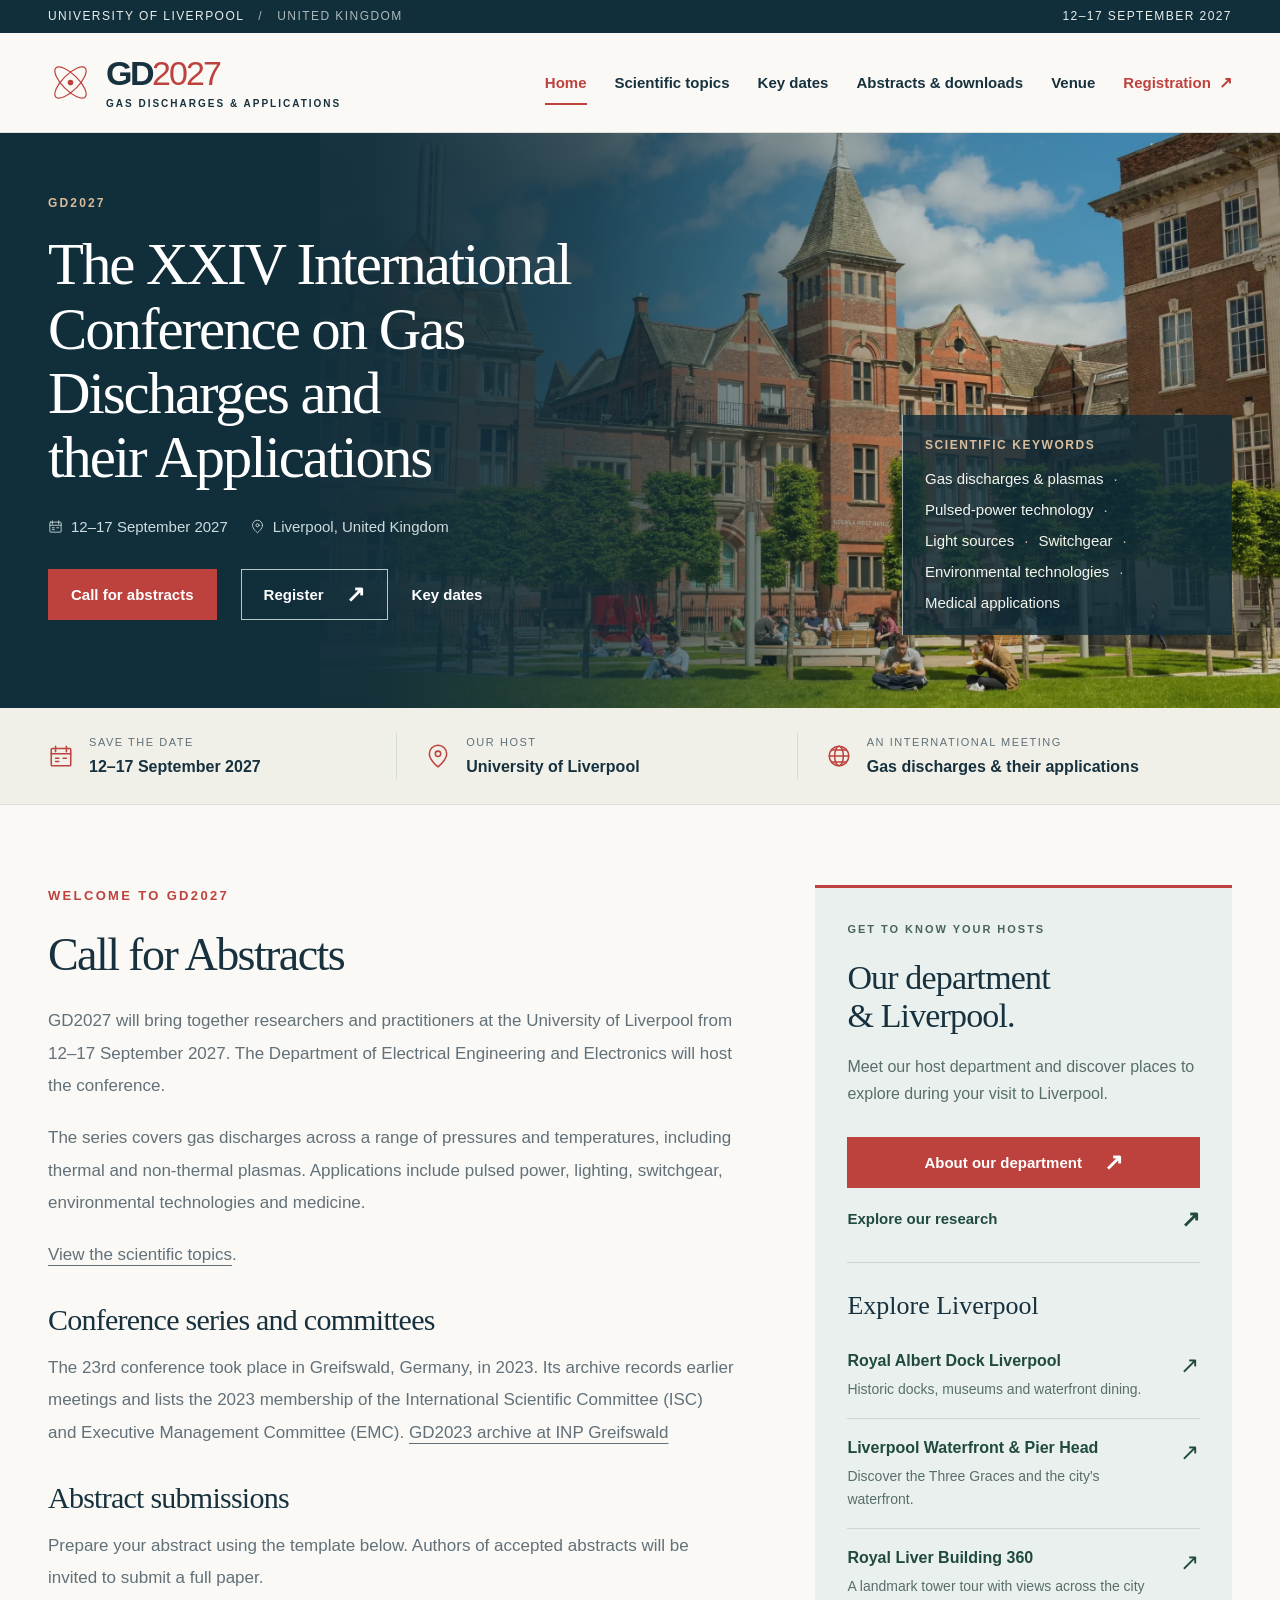
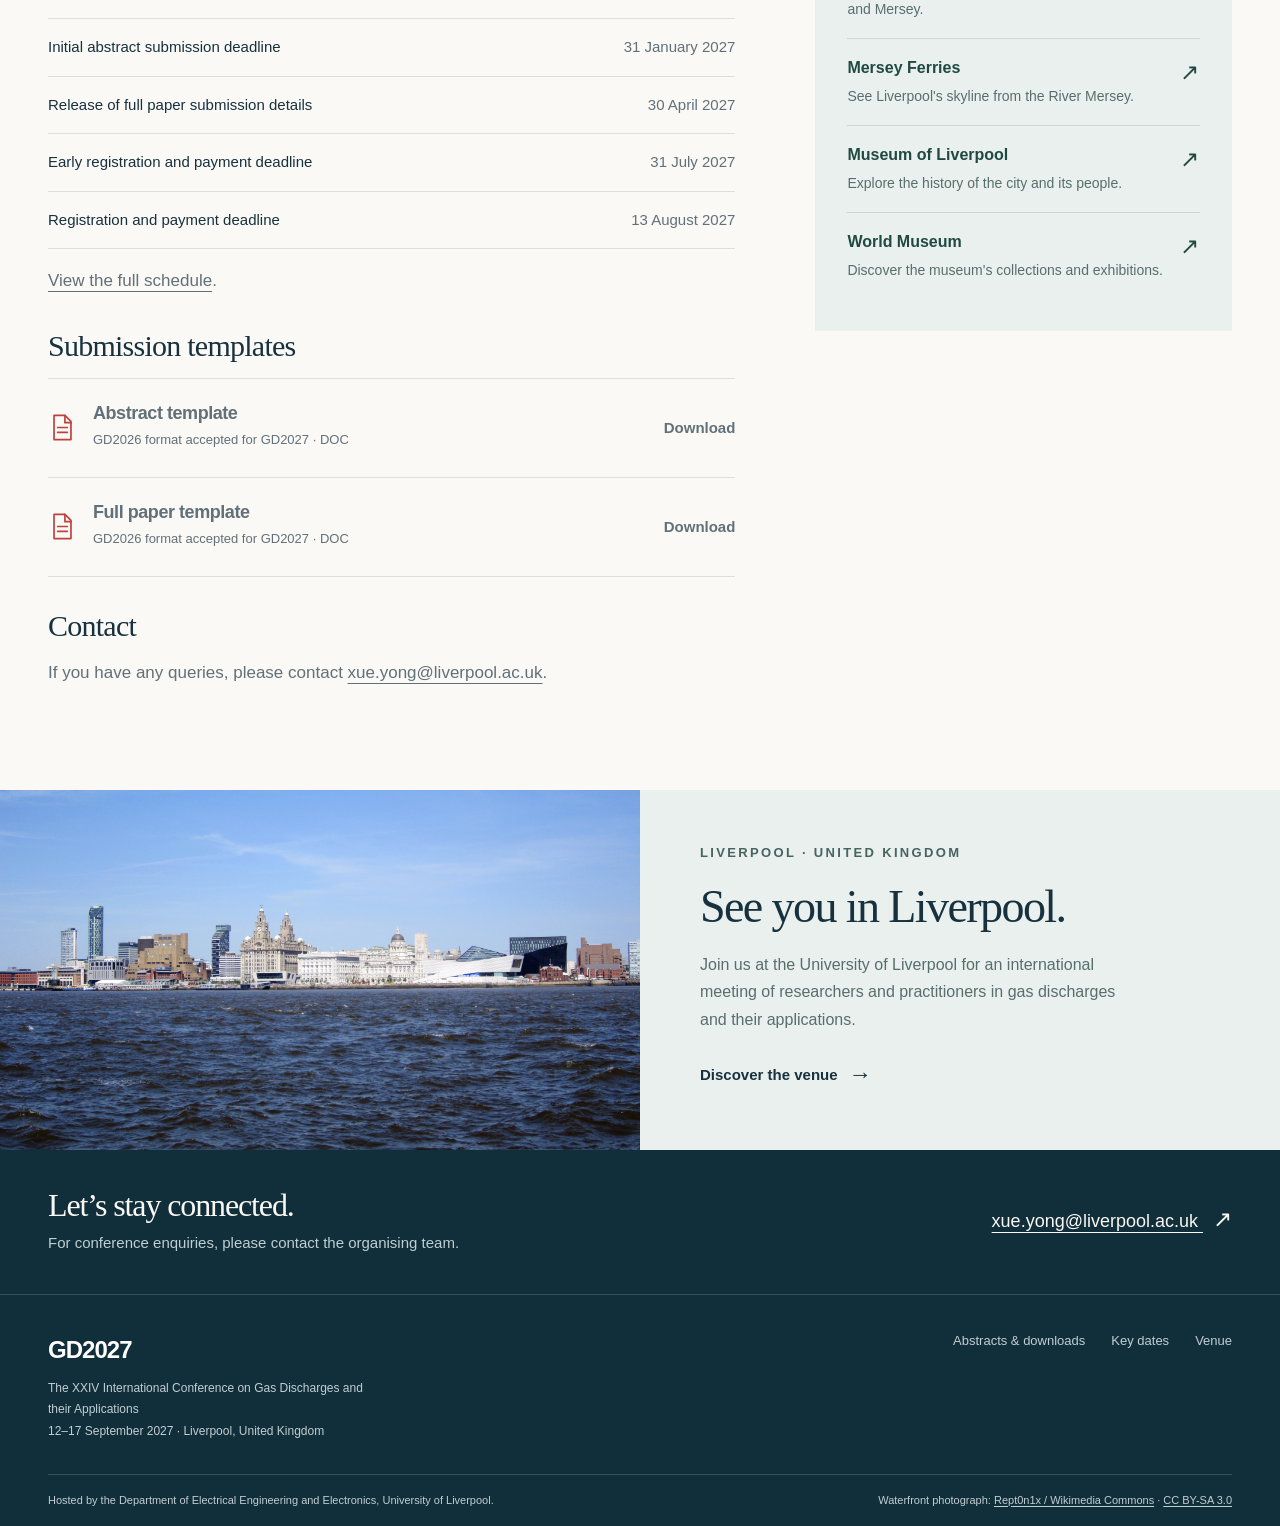
==== commit ea3f7285: "Update GD2027 conference information and key dates" ====
--- a/index.html
+++ b/index.html
@@ -1,10 +1,10 @@
 <!doctype html>
 <html lang="en-GB"><head>
 <meta charset="utf-8"><meta name="viewport" content="width=device-width, initial-scale=1">
-<title>Gas Discharges and their Applications | GD2027 · Liverpool</title><meta name="description" content="GD2027: the 24th International Conference on Gas Discharges and their Applications, 12–17 September 2027, University of Liverpool, United Kingdom.">
-<meta name="theme-color" content="#112e3b"><meta property="og:title" content="Gas Discharges and their Applications | GD2027"><meta property="og:description" content="GD2027: the 24th International Conference on Gas Discharges and their Applications, 12–17 September 2027, University of Liverpool, United Kingdom."><meta property="og:type" content="website">
-<link rel="icon" href="assets/images/favicon.svg" type="image/svg+xml"><link rel="stylesheet" href="assets/css/style.css?v=1df023d006"><script src="assets/js/main.js?v=b55b2235b6" defer></script>
-<script type="application/ld+json">{"@context": "https://schema.org", "@type": "Event", "name": "24th International Conference on Gas Discharges and their Applications (GD2027)", "startDate": "2027-09-12", "endDate": "2027-09-17", "eventAttendanceMode": "https://schema.org/OfflineEventAttendanceMode", "location": {"@type": "Place", "name": "University of Liverpool", "address": {"@type": "PostalAddress", "addressLocality": "Liverpool", "addressCountry": "GB"}}, "organizer": {"@type": "Organization", "name": "Department of Electrical Engineering and Electronics, University of Liverpool", "email": "xue.yong@liverpool.ac.uk"}, "description": "International Conference on Gas Discharges and their Applications. 12–17 September 2027, Liverpool, United Kingdom."}</script>
+<title>The XXIV International Conference on Gas Discharges and their Applications | GD2027 · Liverpool</title><meta name="description" content="The XXIV International Conference on Gas Discharges and their Applications (GD2027), 12–17 September 2027, University of Liverpool, United Kingdom.">
+<meta name="theme-color" content="#112e3b"><meta property="og:title" content="The XXIV International Conference on Gas Discharges and their Applications | GD2027"><meta property="og:description" content="The XXIV International Conference on Gas Discharges and their Applications (GD2027), 12–17 September 2027, University of Liverpool, United Kingdom."><meta property="og:type" content="website">
+<link rel="icon" href="assets/images/favicon.svg" type="image/svg+xml"><link rel="stylesheet" href="assets/css/style.css?v=16c2667c90"><script src="assets/js/main.js?v=b55b2235b6" defer></script>
+<script type="application/ld+json">{"@context": "https://schema.org", "@type": "Event", "name": "The XXIV International Conference on Gas Discharges and their Applications (GD2027)", "startDate": "2027-09-12", "endDate": "2027-09-17", "eventAttendanceMode": "https://schema.org/OfflineEventAttendanceMode", "location": {"@type": "Place", "name": "University of Liverpool", "address": {"@type": "PostalAddress", "addressLocality": "Liverpool", "addressCountry": "GB"}}, "organizer": {"@type": "Organization", "name": "Department of Electrical Engineering and Electronics, University of Liverpool", "email": "xue.yong@liverpool.ac.uk"}, "description": "The XXIV International Conference on Gas Discharges and their Applications. 12–17 September 2027, Liverpool, United Kingdom."}</script>
 <noscript><style>@media(max-width:960px){.site-header{position:static}.header-inner{flex-wrap:wrap;padding-block:18px}.menu-toggle{display:none}.site-nav{display:flex;position:static;flex-direction:row;flex-wrap:wrap;box-shadow:none;padding:0;border:0}.site-nav a{padding:8px 10px}}</style></noscript>
 </head><body><a class="skip-link" href="#main">Skip to main content</a>
 <div class="utility"><div class="wrap"><p>University of Liverpool <span class="place">&nbsp; / &nbsp; United Kingdom</span></p><p>12–17 September 2027</p></div></div>
@@ -14,10 +14,9 @@
   <nav class="site-nav" id="site-nav" aria-label="Main navigation"><a href="index.html" aria-current="page">Home</a><a href="scientific-topics.html">Scientific topics</a><a href="key-dates.html">Key dates</a><a href="submissions.html">Abstracts & downloads</a><a href="venue.html">Venue</a><a class="nav-registration" href="https://forms.cloud.microsoft/Pages/ResponsePage.aspx?id=MVElUymxEECG4UdL_X6AdhDhi7ACoJ5Oofj2np8QZvdUQk5DSDA5MzRRNlBFSkhVM005MzdXSk5IQy4u" target="_blank" rel="noopener noreferrer">Registration <span class="arrow" aria-hidden="true">↗</span></a></nav>
 </div></header><main id="main"><section class="hero" aria-labelledby="hero-heading">
   <img class="hero-image" src="figure/University-of-Liverpool-Image-Gallery-2.jpg.webp" alt="Red-brick University of Liverpool campus buildings overlooking a green courtyard" fetchpriority="high" width="2200" height="1366">
-  <div class="wrap"><span class="eyebrow">24th International Conference · GD2027</span><h1 id="hero-heading">Advancing gas<br>discharge <em>science.</em></h1>
-  <p class="hero-title">International Conference on Gas Discharges and their Applications</p>
+  <div class="wrap"><span class="eyebrow">GD2027</span><h1 id="hero-heading">The XXIV International Conference on Gas Discharges and their Applications</h1>
   <div class="hero-meta"><span><svg class="" viewBox="0 0 24 24" fill="none" stroke="currentColor" stroke-width="1.4" stroke-linecap="round" stroke-linejoin="round" aria-hidden="true"><rect x="3" y="5" width="18" height="16" rx="1"/><path d="M3 10h18M7 3v5m10-5v5M7 14h3m4 0h3m-10 3h3"/></svg>12–17 September 2027</span><span><svg class="" viewBox="0 0 24 24" fill="none" stroke="currentColor" stroke-width="1.4" stroke-linecap="round" stroke-linejoin="round" aria-hidden="true"><path d="M20 10c0 6-8 12-8 12S4 16 4 10a8 8 0 1 1 16 0Z"/><circle cx="12" cy="10" r="2.5"/></svg>Liverpool, United Kingdom</span></div>
-  <div class="hero-actions"><a class="button" href="#call-for-abstracts">Call for abstracts <span class="arrow" aria-hidden="true">↓</span></a><a class="button hero-register" href="https://forms.cloud.microsoft/Pages/ResponsePage.aspx?id=MVElUymxEECG4UdL_X6AdhDhi7ACoJ5Oofj2np8QZvdUQk5DSDA5MzRRNlBFSkhVM005MzdXSk5IQy4u" target="_blank" rel="noopener noreferrer">Register <span class="arrow" aria-hidden="true">↗</span></a><a class="text-link" href="documents/gd2027-call-for-abstracts.docx" download>Download conference notice <span class="arrow" aria-hidden="true">↗</span></a></div>
+  <div class="hero-actions"><a class="button" href="#call-for-abstracts">Call for abstracts</a><a class="button hero-register" href="https://forms.cloud.microsoft/Pages/ResponsePage.aspx?id=MVElUymxEECG4UdL_X6AdhDhi7ACoJ5Oofj2np8QZvdUQk5DSDA5MzRRNlBFSkhVM005MzdXSk5IQy4u" target="_blank" rel="noopener noreferrer">Register <span class="arrow" aria-hidden="true">↗</span></a><a class="text-link" href="key-dates.html">Key dates</a></div>
   <div class="hero-keywords"><span class="eyebrow">Scientific keywords</span><ul aria-label="Scientific keywords"><li>Gas discharges &amp; plasmas</li><li>Pulsed-power technology</li><li>Light sources</li><li>Switchgear</li><li>Environmental technologies</li><li>Medical applications</li></ul></div></div>
 </section>
 <section class="facts" aria-label="Conference at a glance"><div class="wrap">
@@ -27,18 +26,20 @@
 </div></section>
 <section class="section home-cfp" id="call-for-abstracts" aria-labelledby="cfp-heading"><div class="wrap welcome-grid">
   <article class="welcome-copy"><span class="eyebrow red">Welcome to GD2027</span><h2 id="cfp-heading">Call for Abstracts</h2>
-  <div class="body-copy"><p>We are pleased to invite you to participate in the 24th International Conference on Gas Discharges and their Applications (GD2027), which will be held in Liverpool, United Kingdom, 12–17 September 2027.</p>
-  <p>The conference will be hosted by the Department of Electrical Engineering and Electronics at the University of Liverpool.</p>
-  <p>The conference will bring together researchers and practitioners working on gas discharges and their applications. Topics span low- to high-pressure plasmas and thermal to non-thermal plasmas, with applications including pulsed-power technology, light sources, switchgear, environmental technologies and medicine.</p>
-  <h3 class="cfp-subheading">Abstract submissions</h3><p>We welcome abstracts on gas discharges and their applications. Submissions should follow the conference abstract template, which will be available below once published.</p>
-  <dl class="cfp-deadlines"><div><dt>Abstract submission deadline</dt><dd>To be confirmed</dd></div><div><dt>Full paper submission deadline</dt><dd>To be confirmed</dd></div><div><dt>Registration deadline</dt><dd>To be announced in due course.</dd></div></dl>
-  <h3 class="cfp-subheading">Submission Templates</h3><div class="download-list"><div class="download-row"><div class="download-icon"><svg class="file-icon" viewBox="0 0 24 24" fill="none" stroke="currentColor" stroke-width="1.4" stroke-linecap="round" stroke-linejoin="round" aria-hidden="true"><path d="M5 2h9l5 5v15H5Z"/><path d="M14 2v6h5M8 12h8M8 16h8"/></svg><div><h3>Abstract template</h3><p>The conference abstract format</p></div></div><span class="status">To be published</span></div><div class="download-row"><div class="download-icon"><svg class="file-icon" viewBox="0 0 24 24" fill="none" stroke="currentColor" stroke-width="1.4" stroke-linecap="round" stroke-linejoin="round" aria-hidden="true"><path d="M5 2h9l5 5v15H5Z"/><path d="M14 2v6h5M8 12h8M8 16h8"/></svg><div><h3>Full paper template</h3><p>The conference paper format</p></div></div><span class="status">To be published</span></div></div>
+  <div class="body-copy"><p>GD2027 will bring together researchers and practitioners at the University of Liverpool from 12–17 September 2027. The Department of Electrical Engineering and Electronics will host the conference.</p>
+  <p>The series covers gas discharges across a range of pressures and temperatures, including thermal and non-thermal plasmas. Applications include pulsed power, lighting, switchgear, environmental technologies and medicine.</p>
+  <p><a href="scientific-topics.html">View the scientific topics</a>.</p>
+  <h3 class="cfp-subheading">Conference series and committees</h3><p>The 23rd conference took place in Greifswald, Germany, in 2023. Its archive records earlier meetings and lists the 2023 membership of the International Scientific Committee (ISC) and Executive Management Committee (EMC). <a href="https://www.inp-greifswald.de/en/news/events/events-detail/23rd-international-conference-on-gas-discharges-and-their-applications">GD2023 archive at INP Greifswald</a></p>
+  <h3 class="cfp-subheading">Abstract submissions</h3><p>Prepare your abstract using the template below. Authors of accepted abstracts will be invited to submit a full paper.</p>
+  <dl class="cfp-deadlines"><div><dt>Initial abstract submission deadline</dt><dd>31 January 2027</dd></div><div><dt>Release of full paper submission details</dt><dd>30 April 2027</dd></div><div><dt>Early registration and payment deadline</dt><dd>31 July 2027</dd></div><div><dt>Registration and payment deadline</dt><dd>13 August 2027</dd></div></dl>
+  <p><a href="key-dates.html">View the full schedule</a>.</p>
+  <h3 class="cfp-subheading">Submission templates</h3><div class="download-list"><div class="download-row"><div class="download-icon"><svg class="file-icon" viewBox="0 0 24 24" fill="none" stroke="currentColor" stroke-width="1.4" stroke-linecap="round" stroke-linejoin="round" aria-hidden="true"><path d="M5 2h9l5 5v15H5Z"/><path d="M14 2v6h5M8 12h8M8 16h8"/></svg><div><h3>Abstract template</h3><p>GD2026 format accepted for GD2027 · DOC</p></div></div><a class="text-link" href="https://www.gd2026.org.uk/uploads/9/5/0/7/95077800/gd2026_abstract_template.doc" aria-label="Download Abstract template">Download</a></div><div class="download-row"><div class="download-icon"><svg class="file-icon" viewBox="0 0 24 24" fill="none" stroke="currentColor" stroke-width="1.4" stroke-linecap="round" stroke-linejoin="round" aria-hidden="true"><path d="M5 2h9l5 5v15H5Z"/><path d="M14 2v6h5M8 12h8M8 16h8"/></svg><div><h3>Full paper template</h3><p>GD2026 format accepted for GD2027 · DOC</p></div></div><a class="text-link" href="https://www.gd2026.org.uk/uploads/9/5/0/7/95077800/paper_template_gd2026_word.doc" aria-label="Download Full paper template">Download</a></div></div>
   <h3 class="cfp-subheading">Contact</h3><p>If you have any queries, please contact <a href="mailto:xue.yong@liverpool.ac.uk">xue.yong@liverpool.ac.uk</a>.</p></div>
   </article>
   <aside class="abstract-note local-guide" aria-labelledby="local-guide-heading"><span class="eyebrow">Get to know your hosts</span><h3 id="local-guide-heading">Our department<br>& Liverpool.</h3><p>Meet our host department and discover places to explore during your visit to Liverpool.</p><a class="button" href="https://www.liverpool.ac.uk/electrical-engineering-and-electronics/about/" target="_blank" rel="noopener noreferrer">About our department <span class="arrow" aria-hidden="true">↗</span></a><a class="text-link guide-research" href="https://www.liverpool.ac.uk/electrical-engineering-and-electronics/research/" target="_blank" rel="noopener noreferrer">Explore our research <span class="arrow" aria-hidden="true">↗</span></a><div class="guide-city"><h4>Explore Liverpool</h4><ul class="guide-links" aria-label="Liverpool visitor attractions"><li><a href="https://albertdock.com/" target="_blank" rel="noopener noreferrer"><span><strong>Royal Albert Dock Liverpool</strong><small>Historic docks, museums and waterfront dining.</small></span><span class="arrow" aria-hidden="true">↗</span></a></li><li><a href="https://www.visitliverpool.com/explore/liverpool-city-centre/waterfront/" target="_blank" rel="noopener noreferrer"><span><strong>Liverpool Waterfront &amp; Pier Head</strong><small>Discover the Three Graces and the city&#x27;s waterfront.</small></span><span class="arrow" aria-hidden="true">↗</span></a></li><li><a href="https://liverbuildingtour.com/" target="_blank" rel="noopener noreferrer"><span><strong>Royal Liver Building 360</strong><small>A landmark tower tour with views across the city and Mersey.</small></span><span class="arrow" aria-hidden="true">↗</span></a></li><li><a href="https://www.merseyferries.co.uk/our-cruises/liverpool-sightseeing-river-cruise/" target="_blank" rel="noopener noreferrer"><span><strong>Mersey Ferries</strong><small>See Liverpool&#x27;s skyline from the River Mersey.</small></span><span class="arrow" aria-hidden="true">↗</span></a></li><li><a href="https://www.liverpoolmuseums.org.uk/museum-of-liverpool" target="_blank" rel="noopener noreferrer"><span><strong>Museum of Liverpool</strong><small>Explore the history of the city and its people.</small></span><span class="arrow" aria-hidden="true">↗</span></a></li><li><a href="https://www.liverpoolmuseums.org.uk/world-museum" target="_blank" rel="noopener noreferrer"><span><strong>World Museum</strong><small>Discover the museum&#x27;s collections and exhibitions.</small></span><span class="arrow" aria-hidden="true">↗</span></a></li></ul></div></aside>
 </div></section>
 <section class="city-band" aria-labelledby="city-heading"><img class="city-image" src="assets/images/liverpool-waterfront.jpg" alt="The Liverpool skyline across the River Mersey" loading="lazy" width="4320" height="2430"><div class="city-copy"><span class="eyebrow">Liverpool · United Kingdom</span><h2 id="city-heading">See you in Liverpool.</h2><p>Join us at the University of Liverpool for an international meeting of researchers and practitioners in gas discharges and their applications.</p><a class="text-link" href="venue.html">Discover the venue <span class="arrow" aria-hidden="true">→</span></a></div></section></main><section class="contact-strip" aria-labelledby="contact-heading"><div class="wrap"><div><h2 id="contact-heading">Let’s stay connected.</h2><p>For conference enquiries, please contact the organising team.</p></div><a href="mailto:xue.yong@liverpool.ac.uk">xue.yong@liverpool.ac.uk <span class="arrow" aria-hidden="true">↗</span></a></div></section>
 <footer class="site-footer"><div class="wrap">
-  <div class="footer-main"><div><div class="footer-title">GD2027</div><p>24th International Conference on Gas Discharges and their Applications<br>12–17 September 2027 · Liverpool, United Kingdom</p></div><nav class="footer-links" aria-label="Footer navigation"><a href="submissions.html">Abstracts & downloads</a><a href="key-dates.html">Key dates</a><a href="venue.html">Venue</a></nav></div>
+  <div class="footer-main"><div><div class="footer-title">GD2027</div><p>The XXIV International Conference on Gas Discharges and their Applications<br>12–17 September 2027 · Liverpool, United Kingdom</p></div><nav class="footer-links" aria-label="Footer navigation"><a href="submissions.html">Abstracts & downloads</a><a href="key-dates.html">Key dates</a><a href="venue.html">Venue</a></nav></div>
   <div class="footer-bottom"><p>Hosted by the Department of Electrical Engineering and Electronics, University of Liverpool.</p><p>Waterfront photograph: <a href="https://commons.wikimedia.org/wiki/File:Liverpool_skyline_from_the_Mersey_Ferry_-_2012-05-27.JPG" target="_blank" rel="noopener noreferrer">Rept0n1x / Wikimedia Commons</a> · <a href="https://creativecommons.org/licenses/by-sa/3.0/" target="_blank" rel="noopener noreferrer">CC BY-SA 3.0</a></p></div>
 </div></footer></body></html>
--- a/assets/css/style.css
+++ b/assets/css/style.css
@@ -61,9 +61,7 @@
 .hero::before { content: ''; position: absolute; z-index: -1; inset: 0; background: linear-gradient(90deg, #112e3b 0%, rgba(17,46,59,.97) 29%, rgba(17,46,59,.8) 46%, rgba(17,46,59,.18) 74%, rgba(17,46,59,.1)); }
 .hero .wrap { position: relative; padding-top: 60px; padding-bottom: 67px; }
 .hero .eyebrow { color: #d9bc9b; margin-bottom: 20px; font-size: 12px; }
-.hero h1 { margin-bottom: 24px; max-width: 660px; font-size: clamp(47px, 5.4vw, 78px); line-height: 1.05; letter-spacing: -.042em; }
-.hero h1 em { font-weight: 400; color: #e7c2a8; }
-.hero-title { font-size: 20px; line-height: 1.65; max-width: 520px; color: #e2e8e9; margin-bottom: 28px; }
+.hero h1 { margin-bottom: 24px; max-width: 645px; font-size: clamp(2.5rem, 4.6vw, 3.875rem); line-height: 1.09; letter-spacing: -.035em; text-wrap: balance; }
 .hero-meta { display: flex; gap: 22px; color: #cddcde; font-size: 15px; margin-bottom: 29px; }
 .hero-meta span { display: inline-flex; align-items: center; gap: 8px; }
 .hero-meta svg { width: 15px; height: 15px; }
@@ -106,7 +104,7 @@
 .abstract-note .text-link { color: #204a40; }
 .home-cfp .welcome-grid { grid-template-columns: minmax(0, 1.65fr) minmax(0, 1fr); gap: 80px; }
 .cfp-subheading { font-family: var(--serif); font-size: 30px; font-weight: 400; color: var(--ink); margin: 32px 0 15px; }
-.cfp-deadlines { margin: 24px 0 0; }
+.cfp-deadlines { margin: 24px 0 16px; }
 .cfp-deadlines > div { display: grid; grid-template-columns: minmax(0, 1.15fr) minmax(0, 1fr); gap: 22px; border-top: 1px solid var(--line); padding-block: 14px; font-size: 15px; }
 .cfp-deadlines > div:last-child { border-bottom: 1px solid var(--line); }
 .cfp-deadlines dt { color: var(--ink); }
@@ -179,21 +177,18 @@
 .info-note { background: var(--sage); padding: 18px 23px; border-left: 2px solid #8aa897; font-size: 15px; color: #486259; margin-top: 28px; }
 .info-note p:last-child { margin-bottom: 0; }
 .topic-details { display: grid; grid-template-columns: 1fr 1fr; gap: 0 50px; }
-.topic-detail { display: flex; gap: 22px; border-top: 1px solid var(--line); padding: 27px 0; }
-.topic-detail .topic-number { padding-top: 5px; }
+.topic-detail { border-top: 1px solid var(--line); padding: 27px 0; }
 .topic-detail h2 { font-family: var(--sans); font-size: 23px; letter-spacing: -.03em; font-weight: 550; margin-bottom: 11px; }
 .topic-detail p { font-size: 16px; color: var(--muted); margin-bottom: 0; }
 .bottom-note { border-top: 1px solid var(--line); margin-top: 12px; padding-top: 25px; font-size: 15px; color: var(--muted); }
-.date-list { margin: 0; padding: 0; list-style: none; }
-.date-item { display: grid; grid-template-columns: 42px 1fr auto; align-items: center; gap: 16px; padding-block: 25px; border-top: 1px solid var(--line); }
-.date-item:last-child { border-bottom: 1px solid var(--line); }
-.date-index { color: var(--red); font-size: 12px; }
-.date-item h2 { font-family: var(--sans); font-size: 19px; font-weight: 550; margin: 0 0 5px; letter-spacing: -.02em; }
-.date-item p { font-size: 13px; margin: 0; color: var(--muted); }
+.date-table { width: 100%; border-collapse: collapse; text-align: left; font-size: 1rem; }
+.date-table th, .date-table td { vertical-align: top; padding: 16px 0; border-bottom: 1px solid var(--line); }
+.date-table th:first-child { width: 34%; padding-inline-end: 20px; }
+.date-table thead th { padding-top: 0; border-color: #b7c1bd; color: var(--red-dark); }
+.date-table tbody th { font-weight: 600; }
+.date-table td { color: var(--muted); }
 .status { display: inline-flex; align-items: center; gap: 7px; font-size: 12px; color: #697671; padding: 6px 10px; background: #eef0eb; white-space: nowrap; }
 .status::before { content: ''; width: 5px; height: 5px; background: #85938b; border-radius: 50%; }
-.status.confirmed { color: #275c49; background: #e6ede6; }
-.status.confirmed::before { background: #42725b; }
 .download-list { margin-top: 32px; }
 .download-row { display: flex; justify-content: space-between; align-items: center; gap: 20px; border-top: 1px solid var(--line); padding: 24px 0; }
 .download-row:last-child { border-bottom: 1px solid var(--line); }
@@ -201,11 +196,7 @@
 .download-row p { font-size: 13px; margin: 0; }
 .download-icon { display: flex; align-items: center; gap: 16px; }
 .file-icon { width: 29px; height: 33px; color: var(--red); }
-.steps { counter-reset: instructions; margin-top: 38px; }
-.step { display: flex; gap: 20px; margin-bottom: 25px; }
-.step-number { width: 26px; height: 26px; border: 1px solid #c6cdc7; border-radius: 50%; font-size: 12px; display: grid; place-items: center; margin-top: 2px; flex-shrink: 0; }
-.step h3 { font-size: 18px; margin-bottom: 7px; }
-.step p { font-size: 15px; margin: 0; }
+.submission-notice { margin-top: 38px; }
 .venue-photo { margin: 0 0 39px; }
 .venue-photo img { max-height: 370px; object-fit: cover; }
 .venue-photo figcaption { font-size: 12px; margin-top: 9px; color: var(--muted); }
@@ -243,8 +234,7 @@
   .hero-image { inset: 0; width: 100%; object-position: 55% 50%; }
   .hero::before { background: linear-gradient(90deg,rgba(17,46,59,.96),rgba(17,46,59,.84) 45%,rgba(17,46,59,.43)); }
   .hero .wrap { padding-block: 49px 70px; }
-  .hero h1 { font-size: clamp(44px,8.5vw,66px); max-width: 590px; }
-  .hero-title { font-size: 19px; }
+  .hero h1 { font-size: clamp(2rem, 7vw, 3.4rem); max-width: 590px; }
   .hero-caption { display: none; }
   .hero-meta { flex-wrap: wrap; gap: 10px 20px; }
   .facts .wrap { grid-template-columns: 1fr 1fr; gap: 22px 0; }
@@ -276,7 +266,6 @@
   .page-content { padding-block: 43px 55px; }
   .content-grid { grid-template-columns: 1fr; gap: 35px; }
   .topic-details { gap: 0 28px; }
-  .topic-detail { gap: 14px; }
   .topic-detail h2 { font-size: 20px; }
   .topic-detail p { font-size: 15px; }
 }
@@ -286,9 +275,7 @@
   .brand-tag { max-width: 140px; font-size: 8px; letter-spacing: .1em; line-height: 1.4; }
   .menu-toggle { padding: 8px 10px; font-size: 13px; }
   .hero { min-height: 570px; }
-  .hero h1 { font-size: 47px; }
   .hero .eyebrow { font-size: 10px; letter-spacing: .14em; }
-  .hero-title { font-size: 17px; }
   .hero-meta { flex-direction: column; font-size: 13px; }
   .hero-actions { gap: 20px; }
   .hero-actions .text-link { font-size: 13px; }
@@ -298,8 +285,7 @@
   .fact strong { font-size: 15px; }
   .topic-details { grid-template-columns: 1fr; }
   .topic-item { gap: 10px; }
-  .date-item { grid-template-columns: 25px 1fr; gap: 10px; }
-  .date-item .status { grid-column: 2; justify-self: start; }
+  .date-table th:first-child { width: 37%; padding-inline-end: 12px; }
   .download-row { align-items: start; flex-direction: column; gap: 16px; }
   .download-row > .text-link, .download-row > .status { margin-left: 45px; }
   .detail-panel { padding: 23px; }
@@ -313,7 +299,7 @@
   .site-header { position: static; }
   .hero { min-height: auto; color: var(--ink); background: white; }
   .hero-image, .hero::before, .hero-caption { display: none; }
-  .hero-title, .hero-meta, .hero h1 em { color: var(--ink); }
+  .hero-meta { color: var(--ink); }
   .wrap { width: 100%; }
   .section, .page-content { padding-block: 25px; }
 }
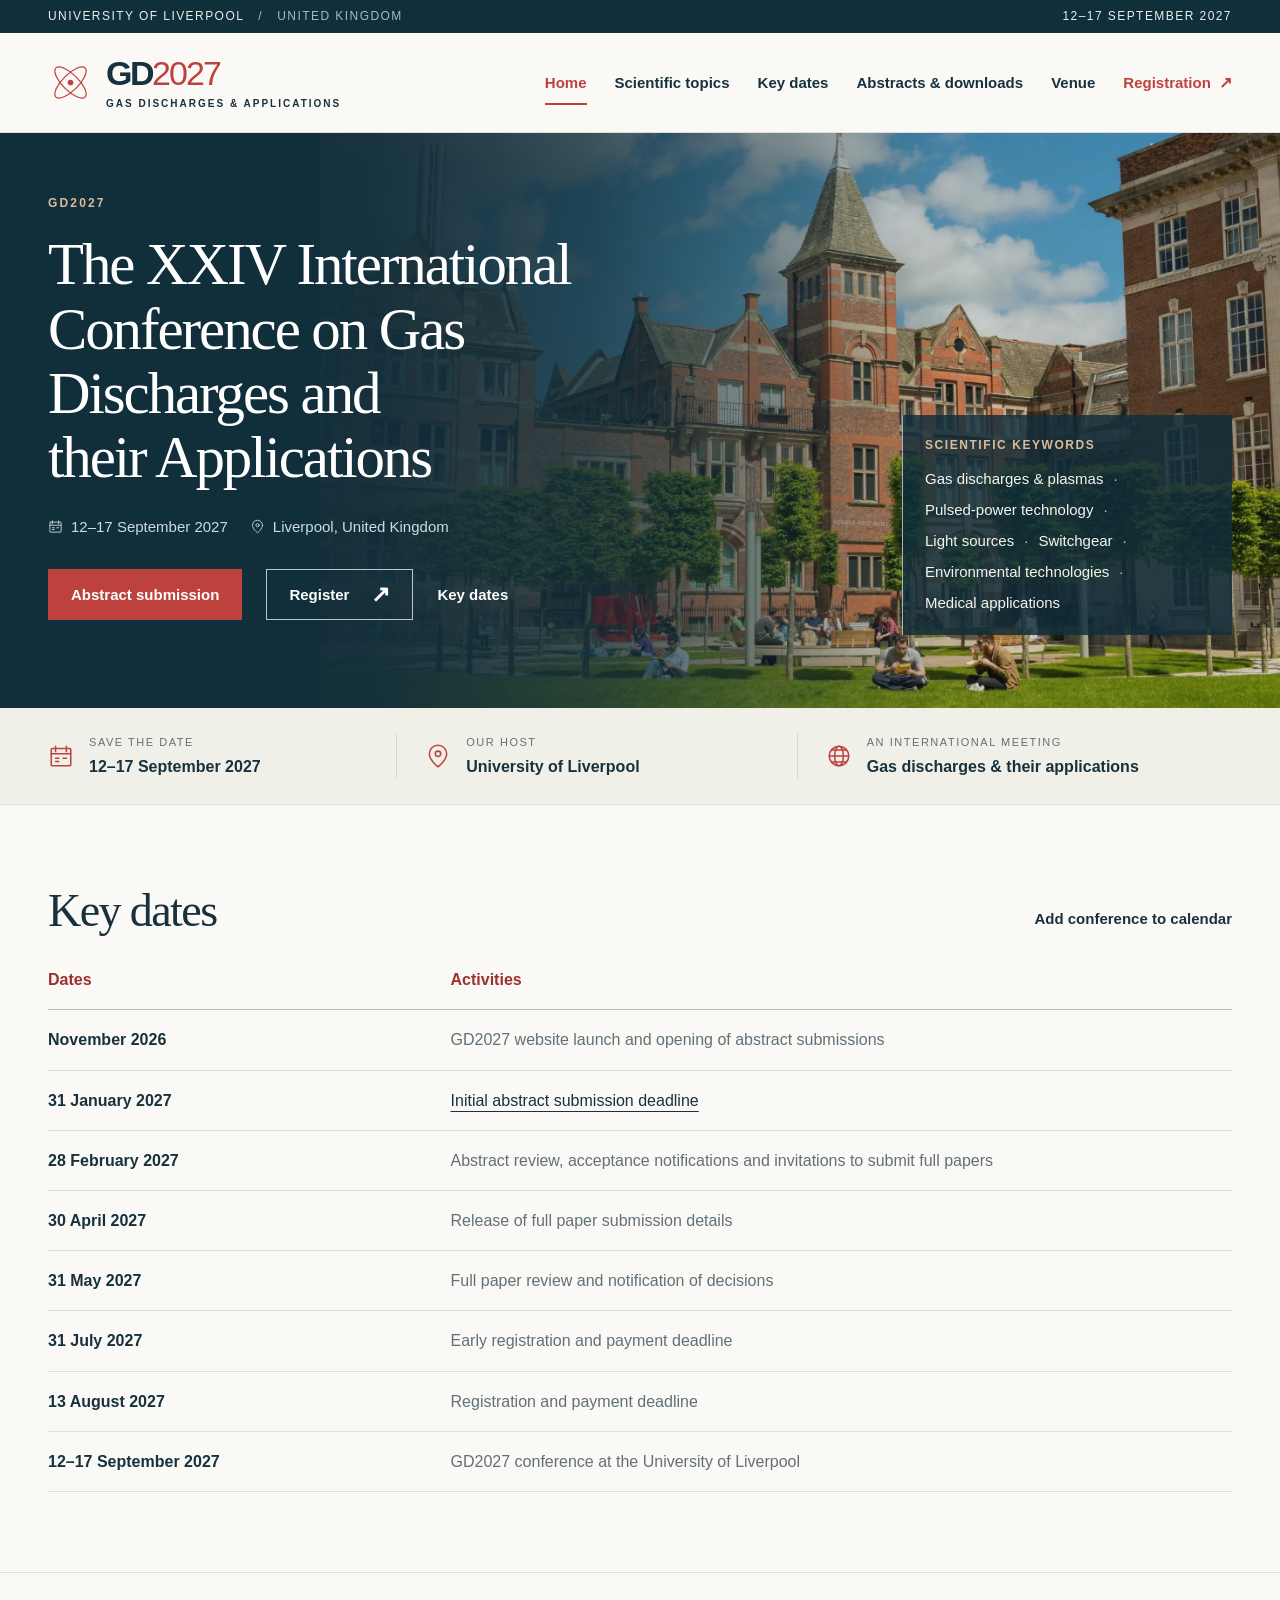
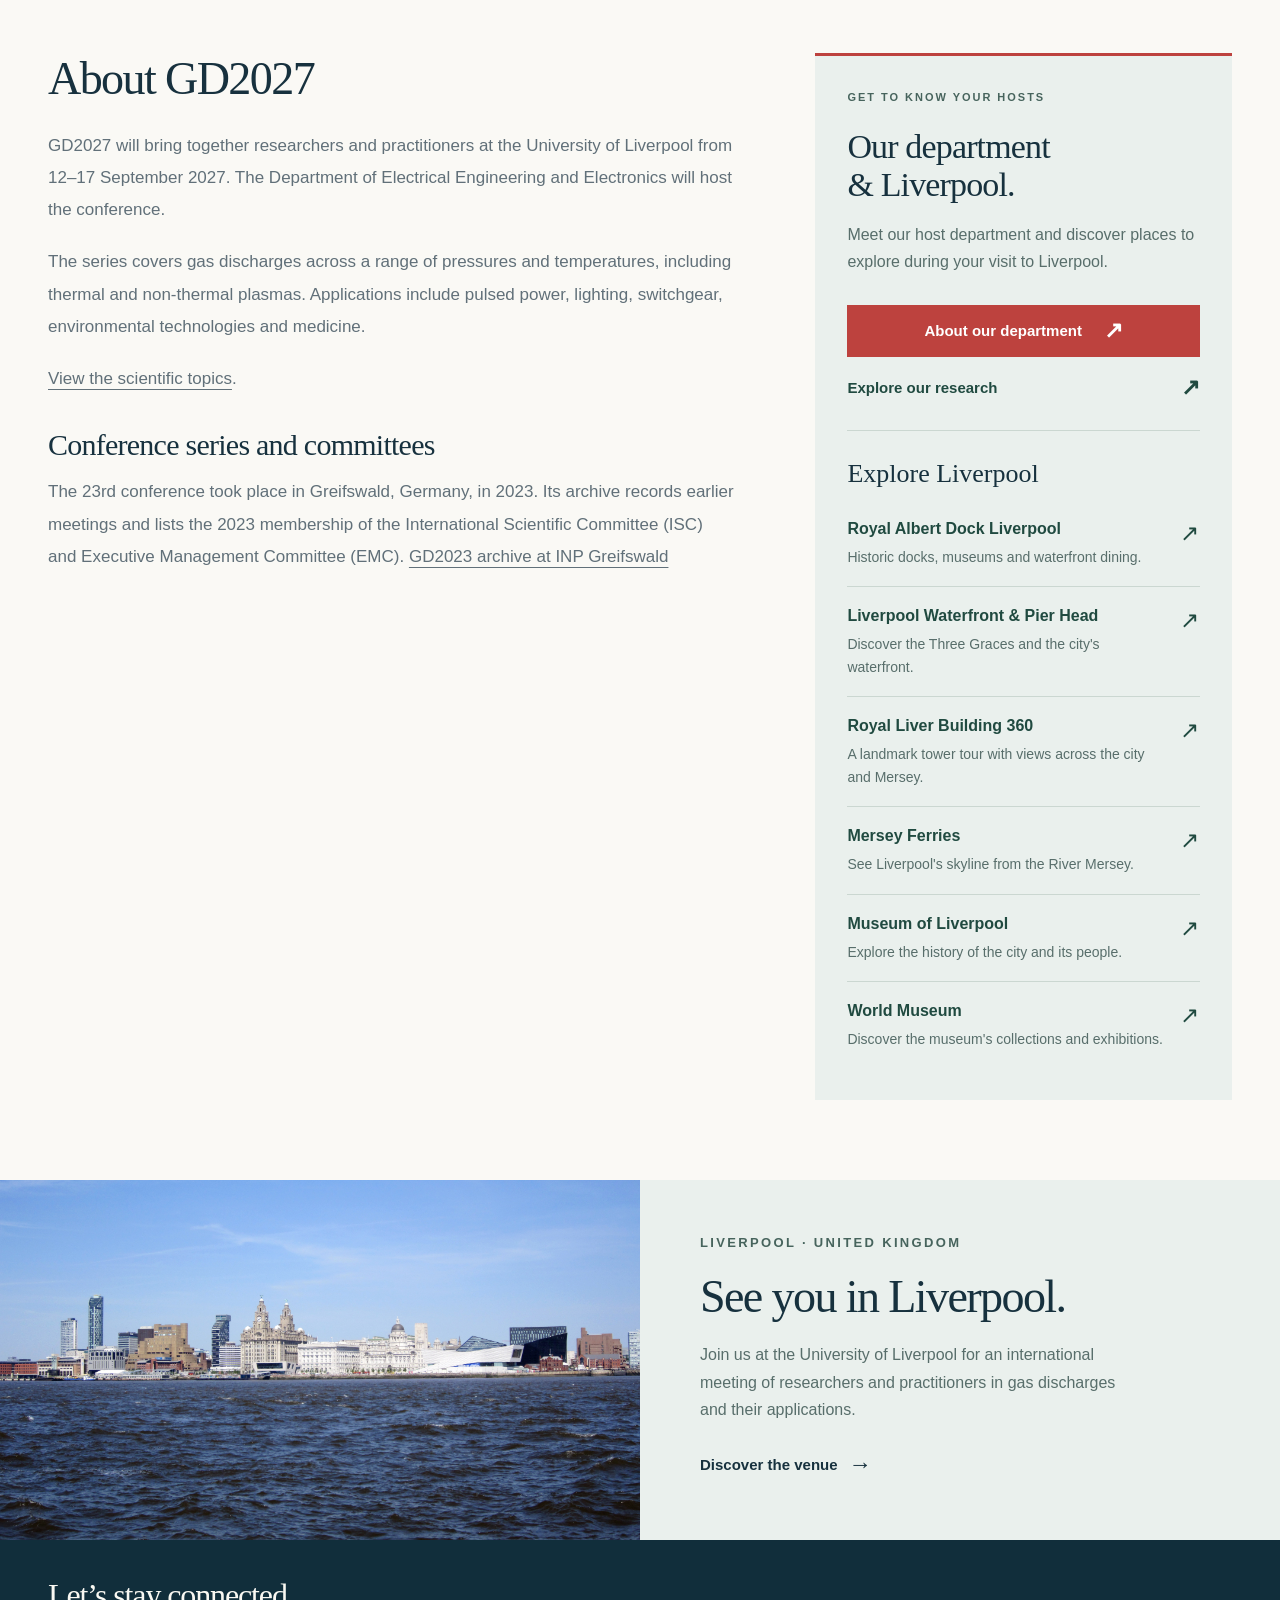
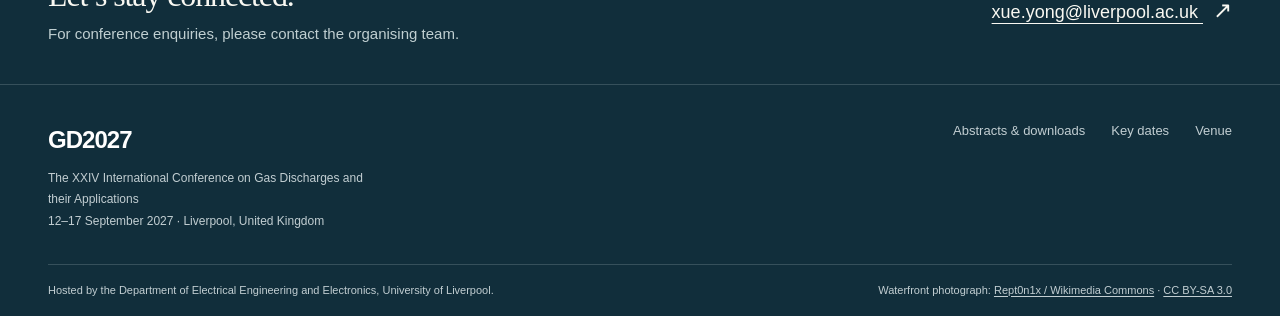
==== commit 93e0731e: "Move key dates to the GD2027 homepage" ====
--- a/index.html
+++ b/index.html
@@ -3,7 +3,7 @@
 <meta charset="utf-8"><meta name="viewport" content="width=device-width, initial-scale=1">
 <title>The XXIV International Conference on Gas Discharges and their Applications | GD2027 · Liverpool</title><meta name="description" content="The XXIV International Conference on Gas Discharges and their Applications (GD2027), 12–17 September 2027, University of Liverpool, United Kingdom.">
 <meta name="theme-color" content="#112e3b"><meta property="og:title" content="The XXIV International Conference on Gas Discharges and their Applications | GD2027"><meta property="og:description" content="The XXIV International Conference on Gas Discharges and their Applications (GD2027), 12–17 September 2027, University of Liverpool, United Kingdom."><meta property="og:type" content="website">
-<link rel="icon" href="assets/images/favicon.svg" type="image/svg+xml"><link rel="stylesheet" href="assets/css/style.css?v=16c2667c90"><script src="assets/js/main.js?v=b55b2235b6" defer></script>
+<link rel="icon" href="assets/images/favicon.svg" type="image/svg+xml"><link rel="stylesheet" href="assets/css/style.css?v=b907216db3"><script src="assets/js/main.js?v=b55b2235b6" defer></script>
 <script type="application/ld+json">{"@context": "https://schema.org", "@type": "Event", "name": "The XXIV International Conference on Gas Discharges and their Applications (GD2027)", "startDate": "2027-09-12", "endDate": "2027-09-17", "eventAttendanceMode": "https://schema.org/OfflineEventAttendanceMode", "location": {"@type": "Place", "name": "University of Liverpool", "address": {"@type": "PostalAddress", "addressLocality": "Liverpool", "addressCountry": "GB"}}, "organizer": {"@type": "Organization", "name": "Department of Electrical Engineering and Electronics, University of Liverpool", "email": "xue.yong@liverpool.ac.uk"}, "description": "The XXIV International Conference on Gas Discharges and their Applications. 12–17 September 2027, Liverpool, United Kingdom."}</script>
 <noscript><style>@media(max-width:960px){.site-header{position:static}.header-inner{flex-wrap:wrap;padding-block:18px}.menu-toggle{display:none}.site-nav{display:flex;position:static;flex-direction:row;flex-wrap:wrap;box-shadow:none;padding:0;border:0}.site-nav a{padding:8px 10px}}</style></noscript>
 </head><body><a class="skip-link" href="#main">Skip to main content</a>
@@ -11,12 +11,12 @@
 <header class="site-header"><div class="wrap header-inner">
   <a class="brand" href="index.html" aria-label="GD2027 home"><svg class="brand-symbol" viewBox="0 0 48 48" fill="none" aria-hidden="true"><ellipse cx="24" cy="24" rx="22" ry="8.5" transform="rotate(-45 24 24)" stroke="currentColor" stroke-width="1.3"/><ellipse cx="24" cy="24" rx="22" ry="8.5" transform="rotate(45 24 24)" stroke="currentColor" stroke-width="1.3"/><circle cx="24" cy="24" r="3" fill="currentColor"/></svg><div><div class="brand-word">GD<span>2027</span></div><span class="brand-tag">GAS DISCHARGES & APPLICATIONS</span></div></a>
   <button class="menu-toggle" type="button" aria-expanded="false" aria-controls="site-nav">Menu <svg class="" viewBox="0 0 24 24" fill="none" stroke="currentColor" stroke-width="1.4" stroke-linecap="round" stroke-linejoin="round" aria-hidden="true"><path d="M3 6h18M3 12h18M3 18h18"/></svg></button>
-  <nav class="site-nav" id="site-nav" aria-label="Main navigation"><a href="index.html" aria-current="page">Home</a><a href="scientific-topics.html">Scientific topics</a><a href="key-dates.html">Key dates</a><a href="submissions.html">Abstracts & downloads</a><a href="venue.html">Venue</a><a class="nav-registration" href="https://forms.cloud.microsoft/Pages/ResponsePage.aspx?id=MVElUymxEECG4UdL_X6AdhDhi7ACoJ5Oofj2np8QZvdUQk5DSDA5MzRRNlBFSkhVM005MzdXSk5IQy4u" target="_blank" rel="noopener noreferrer">Registration <span class="arrow" aria-hidden="true">↗</span></a></nav>
+  <nav class="site-nav" id="site-nav" aria-label="Main navigation"><a href="index.html" aria-current="page">Home</a><a href="scientific-topics.html">Scientific topics</a><a href="index.html#key-dates">Key dates</a><a href="submissions.html">Abstracts & downloads</a><a href="venue.html">Venue</a><a class="nav-registration" href="https://forms.cloud.microsoft/Pages/ResponsePage.aspx?id=MVElUymxEECG4UdL_X6AdhDhi7ACoJ5Oofj2np8QZvdUQk5DSDA5MzRRNlBFSkhVM005MzdXSk5IQy4u" target="_blank" rel="noopener noreferrer">Registration <span class="arrow" aria-hidden="true">↗</span></a></nav>
 </div></header><main id="main"><section class="hero" aria-labelledby="hero-heading">
   <img class="hero-image" src="figure/University-of-Liverpool-Image-Gallery-2.jpg.webp" alt="Red-brick University of Liverpool campus buildings overlooking a green courtyard" fetchpriority="high" width="2200" height="1366">
   <div class="wrap"><span class="eyebrow">GD2027</span><h1 id="hero-heading">The XXIV International Conference on Gas Discharges and their Applications</h1>
   <div class="hero-meta"><span><svg class="" viewBox="0 0 24 24" fill="none" stroke="currentColor" stroke-width="1.4" stroke-linecap="round" stroke-linejoin="round" aria-hidden="true"><rect x="3" y="5" width="18" height="16" rx="1"/><path d="M3 10h18M7 3v5m10-5v5M7 14h3m4 0h3m-10 3h3"/></svg>12–17 September 2027</span><span><svg class="" viewBox="0 0 24 24" fill="none" stroke="currentColor" stroke-width="1.4" stroke-linecap="round" stroke-linejoin="round" aria-hidden="true"><path d="M20 10c0 6-8 12-8 12S4 16 4 10a8 8 0 1 1 16 0Z"/><circle cx="12" cy="10" r="2.5"/></svg>Liverpool, United Kingdom</span></div>
-  <div class="hero-actions"><a class="button" href="#call-for-abstracts">Call for abstracts</a><a class="button hero-register" href="https://forms.cloud.microsoft/Pages/ResponsePage.aspx?id=MVElUymxEECG4UdL_X6AdhDhi7ACoJ5Oofj2np8QZvdUQk5DSDA5MzRRNlBFSkhVM005MzdXSk5IQy4u" target="_blank" rel="noopener noreferrer">Register <span class="arrow" aria-hidden="true">↗</span></a><a class="text-link" href="key-dates.html">Key dates</a></div>
+  <div class="hero-actions"><a class="button" href="submissions.html">Abstract submission</a><a class="button hero-register" href="https://forms.cloud.microsoft/Pages/ResponsePage.aspx?id=MVElUymxEECG4UdL_X6AdhDhi7ACoJ5Oofj2np8QZvdUQk5DSDA5MzRRNlBFSkhVM005MzdXSk5IQy4u" target="_blank" rel="noopener noreferrer">Register <span class="arrow" aria-hidden="true">↗</span></a><a class="text-link" href="#key-dates">Key dates</a></div>
   <div class="hero-keywords"><span class="eyebrow">Scientific keywords</span><ul aria-label="Scientific keywords"><li>Gas discharges &amp; plasmas</li><li>Pulsed-power technology</li><li>Light sources</li><li>Switchgear</li><li>Environmental technologies</li><li>Medical applications</li></ul></div></div>
 </section>
 <section class="facts" aria-label="Conference at a glance"><div class="wrap">
@@ -24,22 +24,21 @@
   <div class="fact"><svg class="" viewBox="0 0 24 24" fill="none" stroke="currentColor" stroke-width="1.4" stroke-linecap="round" stroke-linejoin="round" aria-hidden="true"><path d="M20 10c0 6-8 12-8 12S4 16 4 10a8 8 0 1 1 16 0Z"/><circle cx="12" cy="10" r="2.5"/></svg><div><span class="label">Our host</span><strong>University of Liverpool</strong></div></div>
   <div class="fact"><svg class="" viewBox="0 0 24 24" fill="none" stroke="currentColor" stroke-width="1.4" stroke-linecap="round" stroke-linejoin="round" aria-hidden="true"><circle cx="12" cy="12" r="9"/><ellipse cx="12" cy="12" rx="4" ry="9"/><path d="M3 12h18M5 6.5h14M5 17.5h14"/></svg><div><span class="label">An international meeting</span><strong>Gas discharges & their applications</strong></div></div>
 </div></section>
-<section class="section home-cfp" id="call-for-abstracts" aria-labelledby="cfp-heading"><div class="wrap welcome-grid">
-  <article class="welcome-copy"><span class="eyebrow red">Welcome to GD2027</span><h2 id="cfp-heading">Call for Abstracts</h2>
+<section class="section home-dates" id="key-dates" aria-labelledby="dates-heading"><div class="wrap">
+  <div class="section-heading"><h2 id="dates-heading">Key dates</h2><a class="text-link" href="documents/gd2027-conference.ics" download>Add conference to calendar</a></div>
+  <table class="date-table" aria-labelledby="dates-heading"><thead><tr><th scope="col">Dates</th><th scope="col">Activities</th></tr></thead><tbody><tr><th scope="row">November 2026</th><td>GD2027 website launch and opening of abstract submissions</td></tr><tr><th scope="row">31 January 2027</th><td><a href="submissions.html">Initial abstract submission deadline</a></td></tr><tr><th scope="row">28 February 2027</th><td>Abstract review, acceptance notifications and invitations to submit full papers</td></tr><tr><th scope="row">30 April 2027</th><td>Release of full paper submission details</td></tr><tr><th scope="row">31 May 2027</th><td>Full paper review and notification of decisions</td></tr><tr><th scope="row">31 July 2027</th><td>Early registration and payment deadline</td></tr><tr><th scope="row">13 August 2027</th><td>Registration and payment deadline</td></tr><tr><th scope="row">12–17 September 2027</th><td>GD2027 conference at the University of Liverpool</td></tr></tbody></table>
+</div></section>
+<section class="section" aria-labelledby="about-heading"><div class="wrap welcome-grid">
+  <article class="welcome-copy"><h2 id="about-heading">About GD2027</h2>
   <div class="body-copy"><p>GD2027 will bring together researchers and practitioners at the University of Liverpool from 12–17 September 2027. The Department of Electrical Engineering and Electronics will host the conference.</p>
   <p>The series covers gas discharges across a range of pressures and temperatures, including thermal and non-thermal plasmas. Applications include pulsed power, lighting, switchgear, environmental technologies and medicine.</p>
   <p><a href="scientific-topics.html">View the scientific topics</a>.</p>
-  <h3 class="cfp-subheading">Conference series and committees</h3><p>The 23rd conference took place in Greifswald, Germany, in 2023. Its archive records earlier meetings and lists the 2023 membership of the International Scientific Committee (ISC) and Executive Management Committee (EMC). <a href="https://www.inp-greifswald.de/en/news/events/events-detail/23rd-international-conference-on-gas-discharges-and-their-applications">GD2023 archive at INP Greifswald</a></p>
-  <h3 class="cfp-subheading">Abstract submissions</h3><p>Prepare your abstract using the template below. Authors of accepted abstracts will be invited to submit a full paper.</p>
-  <dl class="cfp-deadlines"><div><dt>Initial abstract submission deadline</dt><dd>31 January 2027</dd></div><div><dt>Release of full paper submission details</dt><dd>30 April 2027</dd></div><div><dt>Early registration and payment deadline</dt><dd>31 July 2027</dd></div><div><dt>Registration and payment deadline</dt><dd>13 August 2027</dd></div></dl>
-  <p><a href="key-dates.html">View the full schedule</a>.</p>
-  <h3 class="cfp-subheading">Submission templates</h3><div class="download-list"><div class="download-row"><div class="download-icon"><svg class="file-icon" viewBox="0 0 24 24" fill="none" stroke="currentColor" stroke-width="1.4" stroke-linecap="round" stroke-linejoin="round" aria-hidden="true"><path d="M5 2h9l5 5v15H5Z"/><path d="M14 2v6h5M8 12h8M8 16h8"/></svg><div><h3>Abstract template</h3><p>GD2026 format accepted for GD2027 · DOC</p></div></div><a class="text-link" href="https://www.gd2026.org.uk/uploads/9/5/0/7/95077800/gd2026_abstract_template.doc" aria-label="Download Abstract template">Download</a></div><div class="download-row"><div class="download-icon"><svg class="file-icon" viewBox="0 0 24 24" fill="none" stroke="currentColor" stroke-width="1.4" stroke-linecap="round" stroke-linejoin="round" aria-hidden="true"><path d="M5 2h9l5 5v15H5Z"/><path d="M14 2v6h5M8 12h8M8 16h8"/></svg><div><h3>Full paper template</h3><p>GD2026 format accepted for GD2027 · DOC</p></div></div><a class="text-link" href="https://www.gd2026.org.uk/uploads/9/5/0/7/95077800/paper_template_gd2026_word.doc" aria-label="Download Full paper template">Download</a></div></div>
-  <h3 class="cfp-subheading">Contact</h3><p>If you have any queries, please contact <a href="mailto:xue.yong@liverpool.ac.uk">xue.yong@liverpool.ac.uk</a>.</p></div>
+  <h3>Conference series and committees</h3><p>The 23rd conference took place in Greifswald, Germany, in 2023. Its archive records earlier meetings and lists the 2023 membership of the International Scientific Committee (ISC) and Executive Management Committee (EMC). <a href="https://www.inp-greifswald.de/en/news/events/events-detail/23rd-international-conference-on-gas-discharges-and-their-applications">GD2023 archive at INP Greifswald</a></p></div>
   </article>
   <aside class="abstract-note local-guide" aria-labelledby="local-guide-heading"><span class="eyebrow">Get to know your hosts</span><h3 id="local-guide-heading">Our department<br>& Liverpool.</h3><p>Meet our host department and discover places to explore during your visit to Liverpool.</p><a class="button" href="https://www.liverpool.ac.uk/electrical-engineering-and-electronics/about/" target="_blank" rel="noopener noreferrer">About our department <span class="arrow" aria-hidden="true">↗</span></a><a class="text-link guide-research" href="https://www.liverpool.ac.uk/electrical-engineering-and-electronics/research/" target="_blank" rel="noopener noreferrer">Explore our research <span class="arrow" aria-hidden="true">↗</span></a><div class="guide-city"><h4>Explore Liverpool</h4><ul class="guide-links" aria-label="Liverpool visitor attractions"><li><a href="https://albertdock.com/" target="_blank" rel="noopener noreferrer"><span><strong>Royal Albert Dock Liverpool</strong><small>Historic docks, museums and waterfront dining.</small></span><span class="arrow" aria-hidden="true">↗</span></a></li><li><a href="https://www.visitliverpool.com/explore/liverpool-city-centre/waterfront/" target="_blank" rel="noopener noreferrer"><span><strong>Liverpool Waterfront &amp; Pier Head</strong><small>Discover the Three Graces and the city&#x27;s waterfront.</small></span><span class="arrow" aria-hidden="true">↗</span></a></li><li><a href="https://liverbuildingtour.com/" target="_blank" rel="noopener noreferrer"><span><strong>Royal Liver Building 360</strong><small>A landmark tower tour with views across the city and Mersey.</small></span><span class="arrow" aria-hidden="true">↗</span></a></li><li><a href="https://www.merseyferries.co.uk/our-cruises/liverpool-sightseeing-river-cruise/" target="_blank" rel="noopener noreferrer"><span><strong>Mersey Ferries</strong><small>See Liverpool&#x27;s skyline from the River Mersey.</small></span><span class="arrow" aria-hidden="true">↗</span></a></li><li><a href="https://www.liverpoolmuseums.org.uk/museum-of-liverpool" target="_blank" rel="noopener noreferrer"><span><strong>Museum of Liverpool</strong><small>Explore the history of the city and its people.</small></span><span class="arrow" aria-hidden="true">↗</span></a></li><li><a href="https://www.liverpoolmuseums.org.uk/world-museum" target="_blank" rel="noopener noreferrer"><span><strong>World Museum</strong><small>Discover the museum&#x27;s collections and exhibitions.</small></span><span class="arrow" aria-hidden="true">↗</span></a></li></ul></div></aside>
 </div></section>
 <section class="city-band" aria-labelledby="city-heading"><img class="city-image" src="assets/images/liverpool-waterfront.jpg" alt="The Liverpool skyline across the River Mersey" loading="lazy" width="4320" height="2430"><div class="city-copy"><span class="eyebrow">Liverpool · United Kingdom</span><h2 id="city-heading">See you in Liverpool.</h2><p>Join us at the University of Liverpool for an international meeting of researchers and practitioners in gas discharges and their applications.</p><a class="text-link" href="venue.html">Discover the venue <span class="arrow" aria-hidden="true">→</span></a></div></section></main><section class="contact-strip" aria-labelledby="contact-heading"><div class="wrap"><div><h2 id="contact-heading">Let’s stay connected.</h2><p>For conference enquiries, please contact the organising team.</p></div><a href="mailto:xue.yong@liverpool.ac.uk">xue.yong@liverpool.ac.uk <span class="arrow" aria-hidden="true">↗</span></a></div></section>
 <footer class="site-footer"><div class="wrap">
-  <div class="footer-main"><div><div class="footer-title">GD2027</div><p>The XXIV International Conference on Gas Discharges and their Applications<br>12–17 September 2027 · Liverpool, United Kingdom</p></div><nav class="footer-links" aria-label="Footer navigation"><a href="submissions.html">Abstracts & downloads</a><a href="key-dates.html">Key dates</a><a href="venue.html">Venue</a></nav></div>
+  <div class="footer-main"><div><div class="footer-title">GD2027</div><p>The XXIV International Conference on Gas Discharges and their Applications<br>12–17 September 2027 · Liverpool, United Kingdom</p></div><nav class="footer-links" aria-label="Footer navigation"><a href="submissions.html">Abstracts & downloads</a><a href="index.html#key-dates">Key dates</a><a href="venue.html">Venue</a></nav></div>
   <div class="footer-bottom"><p>Hosted by the Department of Electrical Engineering and Electronics, University of Liverpool.</p><p>Waterfront photograph: <a href="https://commons.wikimedia.org/wiki/File:Liverpool_skyline_from_the_Mersey_Ferry_-_2012-05-27.JPG" target="_blank" rel="noopener noreferrer">Rept0n1x / Wikimedia Commons</a> · <a href="https://creativecommons.org/licenses/by-sa/3.0/" target="_blank" rel="noopener noreferrer">CC BY-SA 3.0</a></p></div>
 </div></footer></body></html>
--- a/assets/css/style.css
+++ b/assets/css/style.css
@@ -90,8 +90,9 @@
 .fact .label { display: block; font-size: 11px; text-transform: uppercase; letter-spacing: .14em; color: var(--muted); margin-bottom: 3px; }
 .fact strong { display: block; font-size: 16px; font-weight: 600; line-height: 1.5; }
 .section { padding-block: 80px; }
-.welcome-grid { display: grid; grid-template-columns: 1.45fr 1fr; gap: 100px; align-items: start; }
+.welcome-grid { display: grid; grid-template-columns: minmax(0, 1.65fr) minmax(0, 1fr); gap: 80px; align-items: start; }
 .welcome-copy h2 { margin-bottom: 25px; }
+.welcome-copy h3 { font-family: var(--serif); font-size: 30px; font-weight: 400; color: var(--ink); margin: 32px 0 15px; }
 .body-copy { font-size: 17px; color: var(--muted); line-height: 1.9; }
 .host-note { border-left: 2px solid var(--red); margin-top: 28px; padding-left: 17px; font-size: 15px; line-height: 1.65; }
 .host-note span { display: block; font-size: 11px; text-transform: uppercase; letter-spacing: .14em; color: var(--red); margin-bottom: 6px; font-weight: 650; }
@@ -102,17 +103,7 @@
 .note-deadline { display: flex; justify-content: space-between; gap: 15px; font-size: 13px; border-block: 1px solid #cbd7d1; padding: 13px 0; margin: 24px 0; }
 .note-deadline strong { font-weight: 500; white-space: nowrap; }
 .abstract-note .text-link { color: #204a40; }
-.home-cfp .welcome-grid { grid-template-columns: minmax(0, 1.65fr) minmax(0, 1fr); gap: 80px; }
-.cfp-subheading { font-family: var(--serif); font-size: 30px; font-weight: 400; color: var(--ink); margin: 32px 0 15px; }
-.cfp-deadlines { margin: 24px 0 16px; }
-.cfp-deadlines > div { display: grid; grid-template-columns: minmax(0, 1.15fr) minmax(0, 1fr); gap: 22px; border-top: 1px solid var(--line); padding-block: 14px; font-size: 15px; }
-.cfp-deadlines > div:last-child { border-bottom: 1px solid var(--line); }
-.cfp-deadlines dt { color: var(--ink); }
-.cfp-deadlines dd { margin: 0; text-align: right; }
-.home-cfp .download-list { margin-top: 10px; }
-.home-cfp .abstract-note .button { margin-top: 10px; width: 100%; }
-.cfp-quick-links { border-top: 1px solid #cbd7d1; margin-top: 24px; padding-top: 20px; display: grid; gap: 14px; }
-.cfp-quick-links .text-link { font-size: 13px; }
+.local-guide .button { margin-top: 10px; width: 100%; }
 .local-guide .guide-research { display: flex; justify-content: space-between; margin-top: 18px; font-size: 15px; }
 .guide-city { margin-top: 30px; padding-top: 26px; border-top: 1px solid #cbd7d1; }
 .guide-city h4 { margin: 0 0 9px; font-family: var(--serif); font-weight: 400; font-size: 26px; line-height: 1.3; }
@@ -181,12 +172,14 @@
 .topic-detail h2 { font-family: var(--sans); font-size: 23px; letter-spacing: -.03em; font-weight: 550; margin-bottom: 11px; }
 .topic-detail p { font-size: 16px; color: var(--muted); margin-bottom: 0; }
 .bottom-note { border-top: 1px solid var(--line); margin-top: 12px; padding-top: 25px; font-size: 15px; color: var(--muted); }
+.home-dates { border-bottom: 1px solid var(--line); }
 .date-table { width: 100%; border-collapse: collapse; text-align: left; font-size: 1rem; }
 .date-table th, .date-table td { vertical-align: top; padding: 16px 0; border-bottom: 1px solid var(--line); }
 .date-table th:first-child { width: 34%; padding-inline-end: 20px; }
 .date-table thead th { padding-top: 0; border-color: #b7c1bd; color: var(--red-dark); }
 .date-table tbody th { font-weight: 600; }
 .date-table td { color: var(--muted); }
+.date-table td a { color: var(--ink); }
 .status { display: inline-flex; align-items: center; gap: 7px; font-size: 12px; color: #697671; padding: 6px 10px; background: #eef0eb; white-space: nowrap; }
 .status::before { content: ''; width: 5px; height: 5px; background: #85938b; border-radius: 50%; }
 .download-list { margin-top: 32px; }
@@ -208,7 +201,7 @@
   .wrap { width: calc(100% - 64px); }
   .site-nav { gap: 20px; }
   .site-nav a { font-size: 13px; }
-  .welcome-grid, .home-cfp .welcome-grid { gap: 55px; }
+  .welcome-grid { gap: 55px; }
   .hero { min-height: 550px; }
   .hero-caption { right: 0; }
   .hero-keywords { position: static; width: 100%; max-width: 680px; margin-top: 30px; padding: 19px 0 0; border-left: 0; border-top: 1px solid #6a8188; background: none; }
@@ -243,7 +236,7 @@
   .fact strong { font-size: 13px; }
   .fact .label { font-size: 10px; }
   .fact svg { width: 21px; height: 21px; }
-  .welcome-grid, .home-cfp .welcome-grid { grid-template-columns: 1fr; gap: 36px; }
+  .welcome-grid { grid-template-columns: 1fr; gap: 36px; }
   .welcome-copy h2 { max-width: 550px; }
   .abstract-note { padding: 28px; }
   .section { padding-block: 55px; }
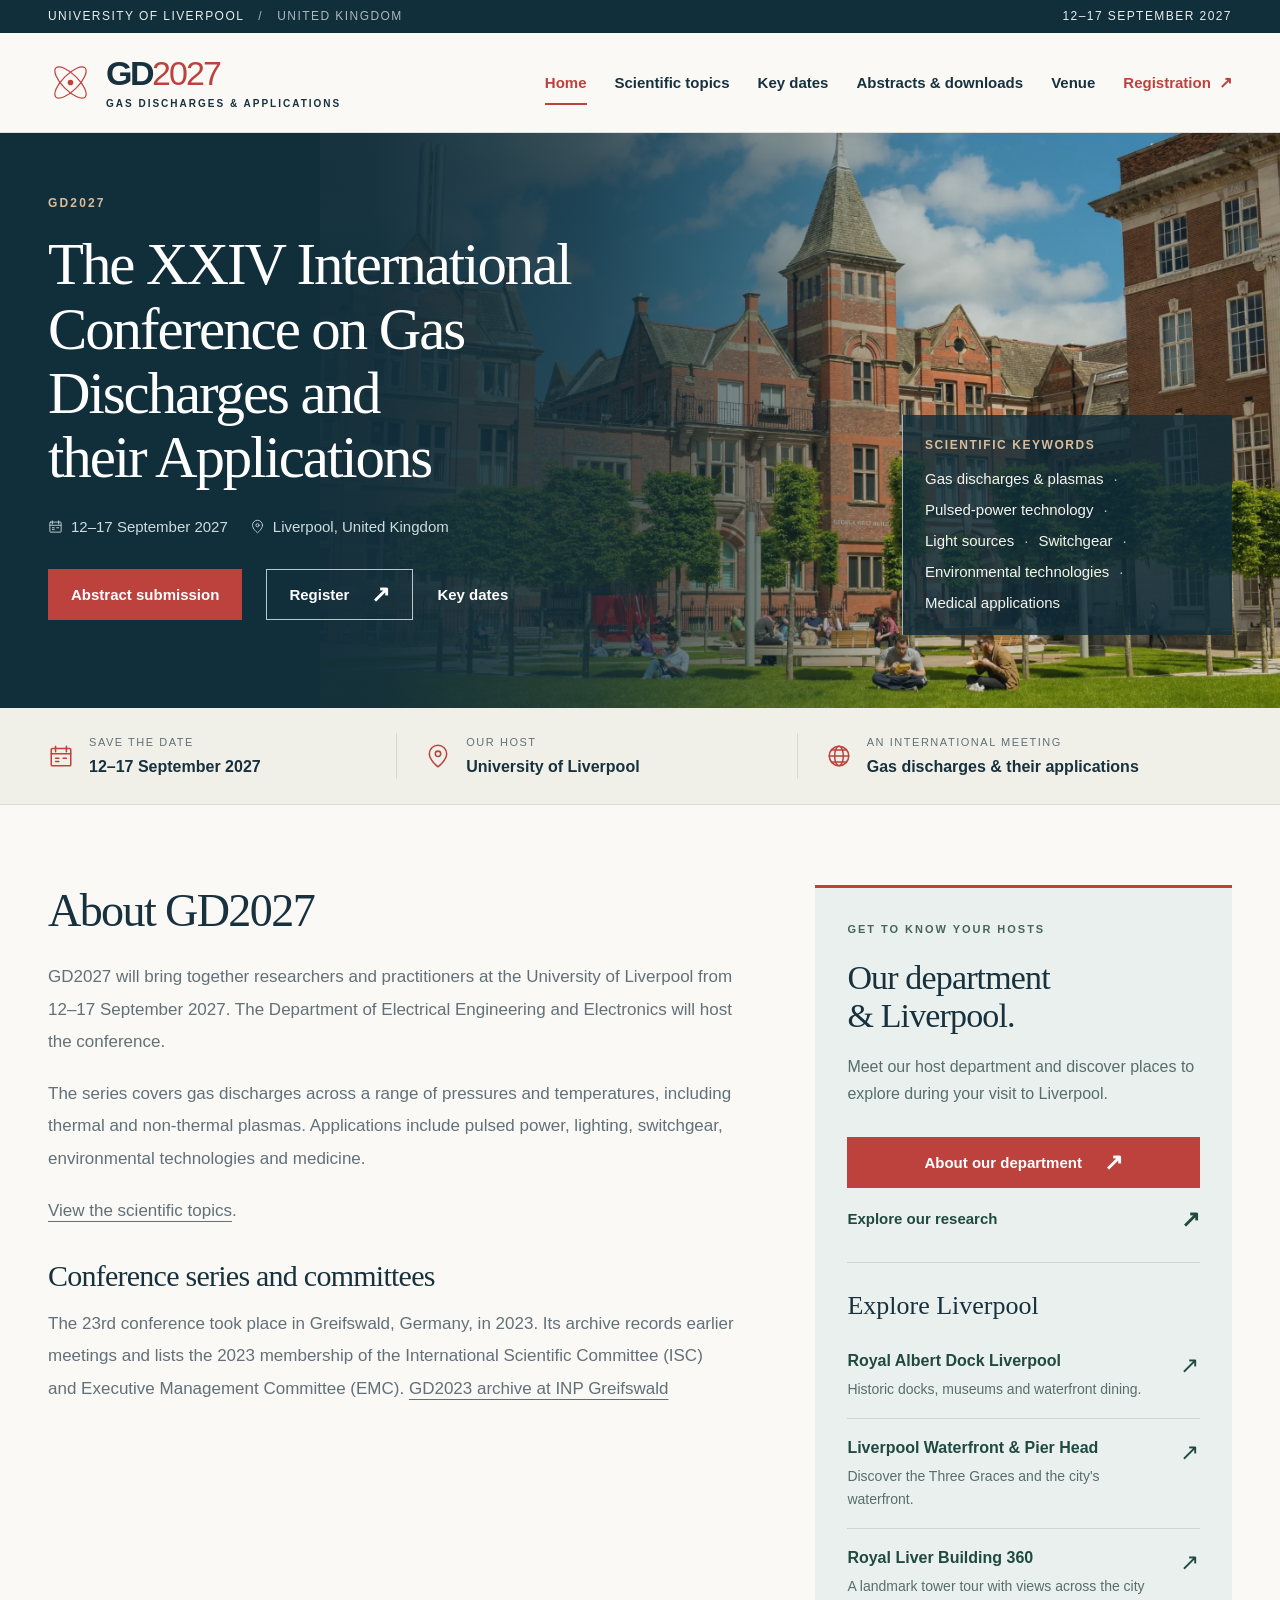
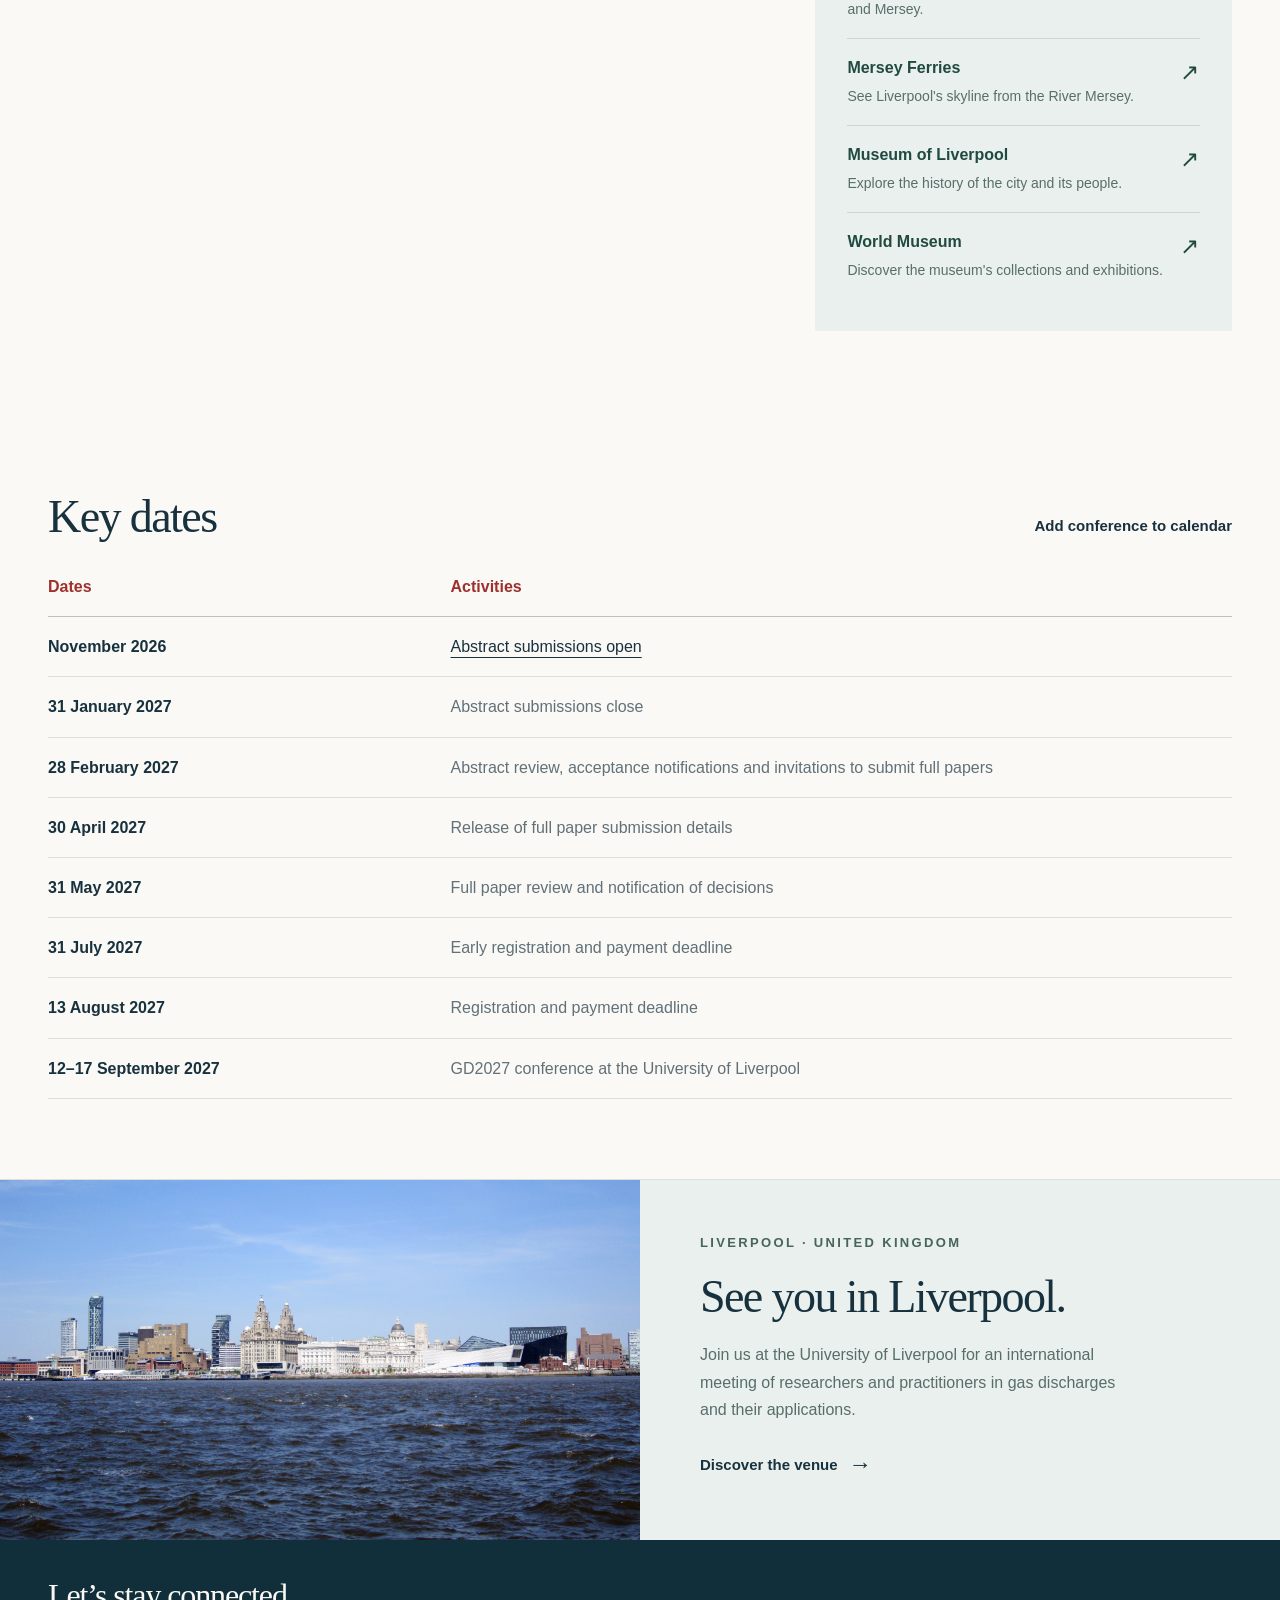
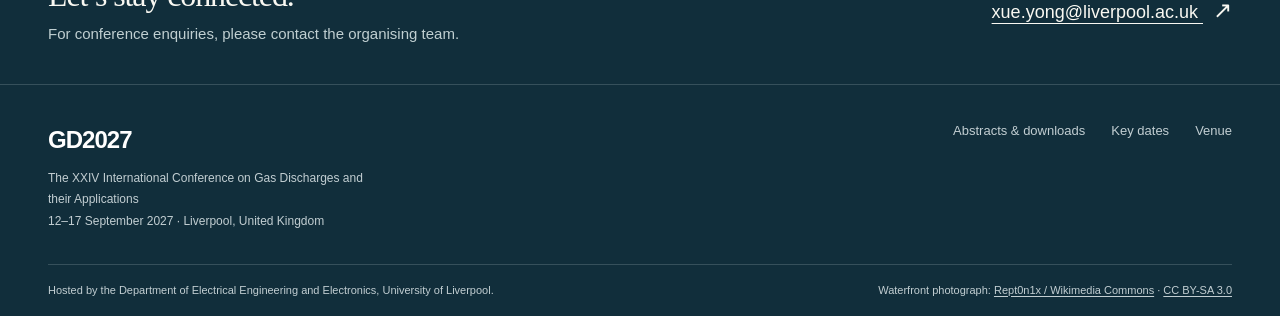
==== commit 8e8c9c42: "Place GD2027 schedule after the conference introduction" ====
--- a/index.html
+++ b/index.html
@@ -24,10 +24,6 @@
   <div class="fact"><svg class="" viewBox="0 0 24 24" fill="none" stroke="currentColor" stroke-width="1.4" stroke-linecap="round" stroke-linejoin="round" aria-hidden="true"><path d="M20 10c0 6-8 12-8 12S4 16 4 10a8 8 0 1 1 16 0Z"/><circle cx="12" cy="10" r="2.5"/></svg><div><span class="label">Our host</span><strong>University of Liverpool</strong></div></div>
   <div class="fact"><svg class="" viewBox="0 0 24 24" fill="none" stroke="currentColor" stroke-width="1.4" stroke-linecap="round" stroke-linejoin="round" aria-hidden="true"><circle cx="12" cy="12" r="9"/><ellipse cx="12" cy="12" rx="4" ry="9"/><path d="M3 12h18M5 6.5h14M5 17.5h14"/></svg><div><span class="label">An international meeting</span><strong>Gas discharges & their applications</strong></div></div>
 </div></section>
-<section class="section home-dates" id="key-dates" aria-labelledby="dates-heading"><div class="wrap">
-  <div class="section-heading"><h2 id="dates-heading">Key dates</h2><a class="text-link" href="documents/gd2027-conference.ics" download>Add conference to calendar</a></div>
-  <table class="date-table" aria-labelledby="dates-heading"><thead><tr><th scope="col">Dates</th><th scope="col">Activities</th></tr></thead><tbody><tr><th scope="row">November 2026</th><td>GD2027 website launch and opening of abstract submissions</td></tr><tr><th scope="row">31 January 2027</th><td><a href="submissions.html">Initial abstract submission deadline</a></td></tr><tr><th scope="row">28 February 2027</th><td>Abstract review, acceptance notifications and invitations to submit full papers</td></tr><tr><th scope="row">30 April 2027</th><td>Release of full paper submission details</td></tr><tr><th scope="row">31 May 2027</th><td>Full paper review and notification of decisions</td></tr><tr><th scope="row">31 July 2027</th><td>Early registration and payment deadline</td></tr><tr><th scope="row">13 August 2027</th><td>Registration and payment deadline</td></tr><tr><th scope="row">12–17 September 2027</th><td>GD2027 conference at the University of Liverpool</td></tr></tbody></table>
-</div></section>
 <section class="section" aria-labelledby="about-heading"><div class="wrap welcome-grid">
   <article class="welcome-copy"><h2 id="about-heading">About GD2027</h2>
   <div class="body-copy"><p>GD2027 will bring together researchers and practitioners at the University of Liverpool from 12–17 September 2027. The Department of Electrical Engineering and Electronics will host the conference.</p>
@@ -37,6 +33,10 @@
   </article>
   <aside class="abstract-note local-guide" aria-labelledby="local-guide-heading"><span class="eyebrow">Get to know your hosts</span><h3 id="local-guide-heading">Our department<br>& Liverpool.</h3><p>Meet our host department and discover places to explore during your visit to Liverpool.</p><a class="button" href="https://www.liverpool.ac.uk/electrical-engineering-and-electronics/about/" target="_blank" rel="noopener noreferrer">About our department <span class="arrow" aria-hidden="true">↗</span></a><a class="text-link guide-research" href="https://www.liverpool.ac.uk/electrical-engineering-and-electronics/research/" target="_blank" rel="noopener noreferrer">Explore our research <span class="arrow" aria-hidden="true">↗</span></a><div class="guide-city"><h4>Explore Liverpool</h4><ul class="guide-links" aria-label="Liverpool visitor attractions"><li><a href="https://albertdock.com/" target="_blank" rel="noopener noreferrer"><span><strong>Royal Albert Dock Liverpool</strong><small>Historic docks, museums and waterfront dining.</small></span><span class="arrow" aria-hidden="true">↗</span></a></li><li><a href="https://www.visitliverpool.com/explore/liverpool-city-centre/waterfront/" target="_blank" rel="noopener noreferrer"><span><strong>Liverpool Waterfront &amp; Pier Head</strong><small>Discover the Three Graces and the city&#x27;s waterfront.</small></span><span class="arrow" aria-hidden="true">↗</span></a></li><li><a href="https://liverbuildingtour.com/" target="_blank" rel="noopener noreferrer"><span><strong>Royal Liver Building 360</strong><small>A landmark tower tour with views across the city and Mersey.</small></span><span class="arrow" aria-hidden="true">↗</span></a></li><li><a href="https://www.merseyferries.co.uk/our-cruises/liverpool-sightseeing-river-cruise/" target="_blank" rel="noopener noreferrer"><span><strong>Mersey Ferries</strong><small>See Liverpool&#x27;s skyline from the River Mersey.</small></span><span class="arrow" aria-hidden="true">↗</span></a></li><li><a href="https://www.liverpoolmuseums.org.uk/museum-of-liverpool" target="_blank" rel="noopener noreferrer"><span><strong>Museum of Liverpool</strong><small>Explore the history of the city and its people.</small></span><span class="arrow" aria-hidden="true">↗</span></a></li><li><a href="https://www.liverpoolmuseums.org.uk/world-museum" target="_blank" rel="noopener noreferrer"><span><strong>World Museum</strong><small>Discover the museum&#x27;s collections and exhibitions.</small></span><span class="arrow" aria-hidden="true">↗</span></a></li></ul></div></aside>
 </div></section>
+<section class="section home-dates" id="key-dates" aria-labelledby="dates-heading"><div class="wrap">
+  <div class="section-heading"><h2 id="dates-heading">Key dates</h2><a class="text-link" href="documents/gd2027-conference.ics" download>Add conference to calendar</a></div>
+  <table class="date-table" aria-labelledby="dates-heading"><thead><tr><th scope="col">Dates</th><th scope="col">Activities</th></tr></thead><tbody><tr><th scope="row">November 2026</th><td><a href="submissions.html">Abstract submissions open</a></td></tr><tr><th scope="row">31 January 2027</th><td>Abstract submissions close</td></tr><tr><th scope="row">28 February 2027</th><td>Abstract review, acceptance notifications and invitations to submit full papers</td></tr><tr><th scope="row">30 April 2027</th><td>Release of full paper submission details</td></tr><tr><th scope="row">31 May 2027</th><td>Full paper review and notification of decisions</td></tr><tr><th scope="row">31 July 2027</th><td>Early registration and payment deadline</td></tr><tr><th scope="row">13 August 2027</th><td>Registration and payment deadline</td></tr><tr><th scope="row">12–17 September 2027</th><td>GD2027 conference at the University of Liverpool</td></tr></tbody></table>
+</div></section>
 <section class="city-band" aria-labelledby="city-heading"><img class="city-image" src="assets/images/liverpool-waterfront.jpg" alt="The Liverpool skyline across the River Mersey" loading="lazy" width="4320" height="2430"><div class="city-copy"><span class="eyebrow">Liverpool · United Kingdom</span><h2 id="city-heading">See you in Liverpool.</h2><p>Join us at the University of Liverpool for an international meeting of researchers and practitioners in gas discharges and their applications.</p><a class="text-link" href="venue.html">Discover the venue <span class="arrow" aria-hidden="true">→</span></a></div></section></main><section class="contact-strip" aria-labelledby="contact-heading"><div class="wrap"><div><h2 id="contact-heading">Let’s stay connected.</h2><p>For conference enquiries, please contact the organising team.</p></div><a href="mailto:xue.yong@liverpool.ac.uk">xue.yong@liverpool.ac.uk <span class="arrow" aria-hidden="true">↗</span></a></div></section>
 <footer class="site-footer"><div class="wrap">
   <div class="footer-main"><div><div class="footer-title">GD2027</div><p>The XXIV International Conference on Gas Discharges and their Applications<br>12–17 September 2027 · Liverpool, United Kingdom</p></div><nav class="footer-links" aria-label="Footer navigation"><a href="submissions.html">Abstracts & downloads</a><a href="index.html#key-dates">Key dates</a><a href="venue.html">Venue</a></nav></div>
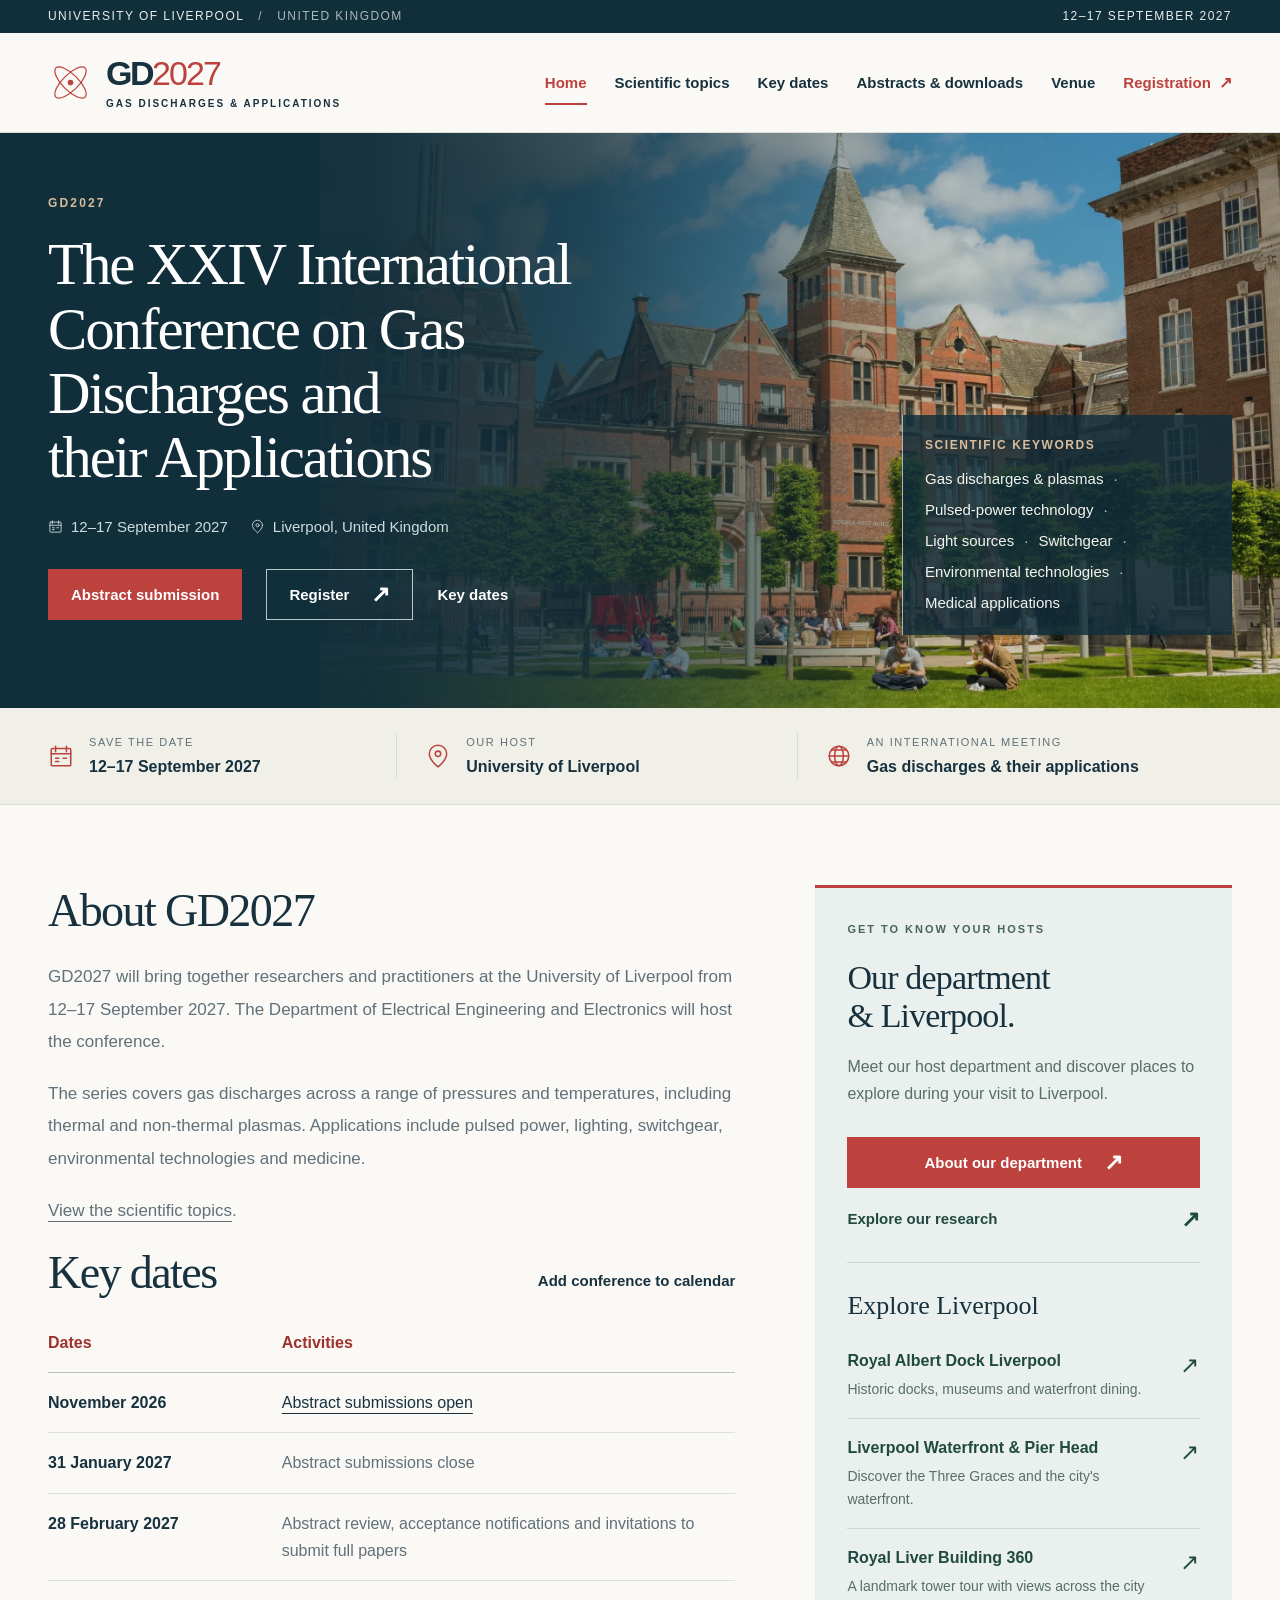
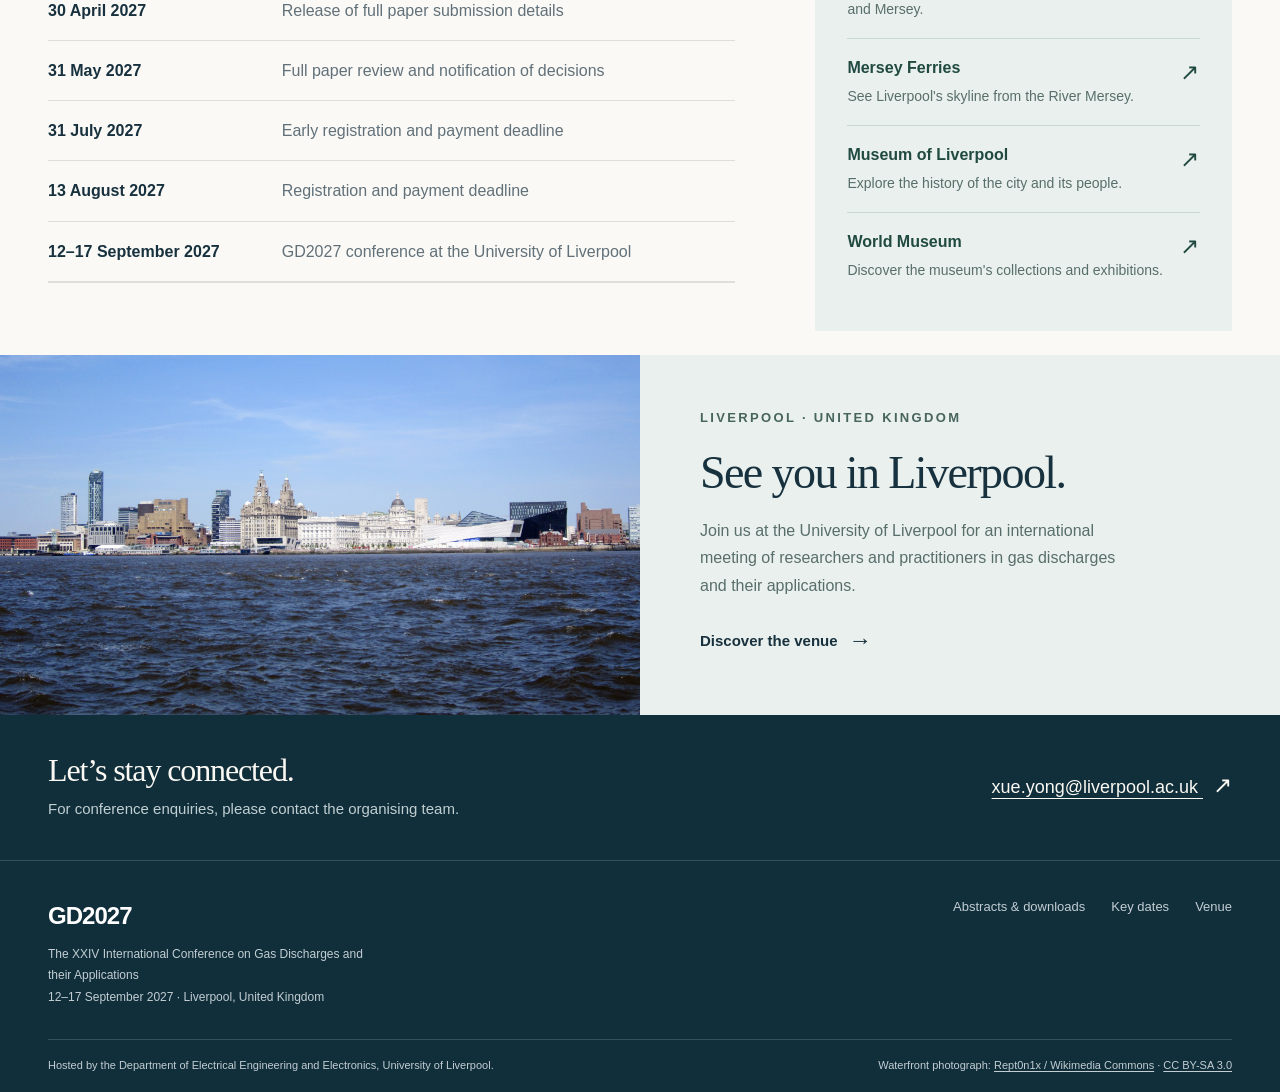
==== commit 292cde9c: "Move key dates into homepage introduction Co-authored-by: Copilot <223556219+Copilot@users.noreply.g" ====
--- a/index.html
+++ b/index.html
@@ -3,7 +3,7 @@
 <meta charset="utf-8"><meta name="viewport" content="width=device-width, initial-scale=1">
 <title>The XXIV International Conference on Gas Discharges and their Applications | GD2027 · Liverpool</title><meta name="description" content="The XXIV International Conference on Gas Discharges and their Applications (GD2027), 12–17 September 2027, University of Liverpool, United Kingdom.">
 <meta name="theme-color" content="#112e3b"><meta property="og:title" content="The XXIV International Conference on Gas Discharges and their Applications | GD2027"><meta property="og:description" content="The XXIV International Conference on Gas Discharges and their Applications (GD2027), 12–17 September 2027, University of Liverpool, United Kingdom."><meta property="og:type" content="website">
-<link rel="icon" href="assets/images/favicon.svg" type="image/svg+xml"><link rel="stylesheet" href="assets/css/style.css?v=b907216db3"><script src="assets/js/main.js?v=b55b2235b6" defer></script>
+<link rel="icon" href="assets/images/favicon.svg" type="image/svg+xml"><link rel="stylesheet" href="assets/css/style.css?v=b668027af4"><script src="assets/js/main.js?v=b55b2235b6" defer></script>
 <script type="application/ld+json">{"@context": "https://schema.org", "@type": "Event", "name": "The XXIV International Conference on Gas Discharges and their Applications (GD2027)", "startDate": "2027-09-12", "endDate": "2027-09-17", "eventAttendanceMode": "https://schema.org/OfflineEventAttendanceMode", "location": {"@type": "Place", "name": "University of Liverpool", "address": {"@type": "PostalAddress", "addressLocality": "Liverpool", "addressCountry": "GB"}}, "organizer": {"@type": "Organization", "name": "Department of Electrical Engineering and Electronics, University of Liverpool", "email": "xue.yong@liverpool.ac.uk"}, "description": "The XXIV International Conference on Gas Discharges and their Applications. 12–17 September 2027, Liverpool, United Kingdom."}</script>
 <noscript><style>@media(max-width:960px){.site-header{position:static}.header-inner{flex-wrap:wrap;padding-block:18px}.menu-toggle{display:none}.site-nav{display:flex;position:static;flex-direction:row;flex-wrap:wrap;box-shadow:none;padding:0;border:0}.site-nav a{padding:8px 10px}}</style></noscript>
 </head><body><a class="skip-link" href="#main">Skip to main content</a>
@@ -11,12 +11,12 @@
 <header class="site-header"><div class="wrap header-inner">
   <a class="brand" href="index.html" aria-label="GD2027 home"><svg class="brand-symbol" viewBox="0 0 48 48" fill="none" aria-hidden="true"><ellipse cx="24" cy="24" rx="22" ry="8.5" transform="rotate(-45 24 24)" stroke="currentColor" stroke-width="1.3"/><ellipse cx="24" cy="24" rx="22" ry="8.5" transform="rotate(45 24 24)" stroke="currentColor" stroke-width="1.3"/><circle cx="24" cy="24" r="3" fill="currentColor"/></svg><div><div class="brand-word">GD<span>2027</span></div><span class="brand-tag">GAS DISCHARGES & APPLICATIONS</span></div></a>
   <button class="menu-toggle" type="button" aria-expanded="false" aria-controls="site-nav">Menu <svg class="" viewBox="0 0 24 24" fill="none" stroke="currentColor" stroke-width="1.4" stroke-linecap="round" stroke-linejoin="round" aria-hidden="true"><path d="M3 6h18M3 12h18M3 18h18"/></svg></button>
-  <nav class="site-nav" id="site-nav" aria-label="Main navigation"><a href="index.html" aria-current="page">Home</a><a href="scientific-topics.html">Scientific topics</a><a href="index.html#key-dates">Key dates</a><a href="submissions.html">Abstracts & downloads</a><a href="venue.html">Venue</a><a class="nav-registration" href="https://forms.cloud.microsoft/Pages/ResponsePage.aspx?id=MVElUymxEECG4UdL_X6AdhDhi7ACoJ5Oofj2np8QZvdUQk5DSDA5MzRRNlBFSkhVM005MzdXSk5IQy4u" target="_blank" rel="noopener noreferrer">Registration <span class="arrow" aria-hidden="true">↗</span></a></nav>
+  <nav class="site-nav" id="site-nav" aria-label="Main navigation"><a href="index.html" aria-current="page">Home</a><a href="scientific-topics.html">Scientific topics</a><a href="index.html#key-dates">Key dates</a><a href="submissions.html">Abstracts & downloads</a><a href="venue.html">Venue</a><a class="nav-registration" href="https://forms.cloud.microsoft/Pages/ResponsePage.aspx?id=MVElUymxEECG4UdL_X6AdhDhi7ACoJ5Oofj2np8QZvdUMVYyVTMyQVpHWkdJTzVQTVNTMlZUOTRWUC4u" target="_blank" rel="noopener noreferrer">Registration <span class="arrow" aria-hidden="true">↗</span></a></nav>
 </div></header><main id="main"><section class="hero" aria-labelledby="hero-heading">
   <img class="hero-image" src="figure/University-of-Liverpool-Image-Gallery-2.jpg.webp" alt="Red-brick University of Liverpool campus buildings overlooking a green courtyard" fetchpriority="high" width="2200" height="1366">
   <div class="wrap"><span class="eyebrow">GD2027</span><h1 id="hero-heading">The XXIV International Conference on Gas Discharges and their Applications</h1>
   <div class="hero-meta"><span><svg class="" viewBox="0 0 24 24" fill="none" stroke="currentColor" stroke-width="1.4" stroke-linecap="round" stroke-linejoin="round" aria-hidden="true"><rect x="3" y="5" width="18" height="16" rx="1"/><path d="M3 10h18M7 3v5m10-5v5M7 14h3m4 0h3m-10 3h3"/></svg>12–17 September 2027</span><span><svg class="" viewBox="0 0 24 24" fill="none" stroke="currentColor" stroke-width="1.4" stroke-linecap="round" stroke-linejoin="round" aria-hidden="true"><path d="M20 10c0 6-8 12-8 12S4 16 4 10a8 8 0 1 1 16 0Z"/><circle cx="12" cy="10" r="2.5"/></svg>Liverpool, United Kingdom</span></div>
-  <div class="hero-actions"><a class="button" href="submissions.html">Abstract submission</a><a class="button hero-register" href="https://forms.cloud.microsoft/Pages/ResponsePage.aspx?id=MVElUymxEECG4UdL_X6AdhDhi7ACoJ5Oofj2np8QZvdUQk5DSDA5MzRRNlBFSkhVM005MzdXSk5IQy4u" target="_blank" rel="noopener noreferrer">Register <span class="arrow" aria-hidden="true">↗</span></a><a class="text-link" href="#key-dates">Key dates</a></div>
+  <div class="hero-actions"><a class="button" href="submissions.html">Abstract submission</a><a class="button hero-register" href="https://forms.cloud.microsoft/Pages/ResponsePage.aspx?id=MVElUymxEECG4UdL_X6AdhDhi7ACoJ5Oofj2np8QZvdUMVYyVTMyQVpHWkdJTzVQTVNTMlZUOTRWUC4u" target="_blank" rel="noopener noreferrer">Register <span class="arrow" aria-hidden="true">↗</span></a><a class="text-link" href="#key-dates">Key dates</a></div>
   <div class="hero-keywords"><span class="eyebrow">Scientific keywords</span><ul aria-label="Scientific keywords"><li>Gas discharges &amp; plasmas</li><li>Pulsed-power technology</li><li>Light sources</li><li>Switchgear</li><li>Environmental technologies</li><li>Medical applications</li></ul></div></div>
 </section>
 <section class="facts" aria-label="Conference at a glance"><div class="wrap">
@@ -24,18 +24,17 @@
   <div class="fact"><svg class="" viewBox="0 0 24 24" fill="none" stroke="currentColor" stroke-width="1.4" stroke-linecap="round" stroke-linejoin="round" aria-hidden="true"><path d="M20 10c0 6-8 12-8 12S4 16 4 10a8 8 0 1 1 16 0Z"/><circle cx="12" cy="10" r="2.5"/></svg><div><span class="label">Our host</span><strong>University of Liverpool</strong></div></div>
   <div class="fact"><svg class="" viewBox="0 0 24 24" fill="none" stroke="currentColor" stroke-width="1.4" stroke-linecap="round" stroke-linejoin="round" aria-hidden="true"><circle cx="12" cy="12" r="9"/><ellipse cx="12" cy="12" rx="4" ry="9"/><path d="M3 12h18M5 6.5h14M5 17.5h14"/></svg><div><span class="label">An international meeting</span><strong>Gas discharges & their applications</strong></div></div>
 </div></section>
-<section class="section" aria-labelledby="about-heading"><div class="wrap welcome-grid">
+<section class="section about-section" aria-labelledby="about-heading"><div class="wrap welcome-grid">
   <article class="welcome-copy"><h2 id="about-heading">About GD2027</h2>
   <div class="body-copy"><p>GD2027 will bring together researchers and practitioners at the University of Liverpool from 12–17 September 2027. The Department of Electrical Engineering and Electronics will host the conference.</p>
   <p>The series covers gas discharges across a range of pressures and temperatures, including thermal and non-thermal plasmas. Applications include pulsed power, lighting, switchgear, environmental technologies and medicine.</p>
-  <p><a href="scientific-topics.html">View the scientific topics</a>.</p>
-  <h3>Conference series and committees</h3><p>The 23rd conference took place in Greifswald, Germany, in 2023. Its archive records earlier meetings and lists the 2023 membership of the International Scientific Committee (ISC) and Executive Management Committee (EMC). <a href="https://www.inp-greifswald.de/en/news/events/events-detail/23rd-international-conference-on-gas-discharges-and-their-applications">GD2023 archive at INP Greifswald</a></p></div>
+  <p><a href="scientific-topics.html">View the scientific topics</a>.</p></div>
+  <section class="section home-dates" id="key-dates" aria-labelledby="dates-heading"><div class="wrap">
+  <div class="section-heading"><h2 id="dates-heading">Key dates</h2><a class="text-link" href="documents/gd2027-conference.ics" download>Add conference to calendar</a></div>
+  <table class="date-table" aria-labelledby="dates-heading"><thead><tr><th scope="col">Dates</th><th scope="col">Activities</th></tr></thead><tbody><tr><th scope="row">November 2026</th><td><a href="submissions.html">Abstract submissions open</a></td></tr><tr><th scope="row">31 January 2027</th><td>Abstract submissions close</td></tr><tr><th scope="row">28 February 2027</th><td>Abstract review, acceptance notifications and invitations to submit full papers</td></tr><tr><th scope="row">30 April 2027</th><td>Release of full paper submission details</td></tr><tr><th scope="row">31 May 2027</th><td>Full paper review and notification of decisions</td></tr><tr><th scope="row">31 July 2027</th><td>Early registration and payment deadline</td></tr><tr><th scope="row">13 August 2027</th><td>Registration and payment deadline</td></tr><tr><th scope="row">12–17 September 2027</th><td>GD2027 conference at the University of Liverpool</td></tr></tbody></table>
+  </div></section>
   </article>
   <aside class="abstract-note local-guide" aria-labelledby="local-guide-heading"><span class="eyebrow">Get to know your hosts</span><h3 id="local-guide-heading">Our department<br>& Liverpool.</h3><p>Meet our host department and discover places to explore during your visit to Liverpool.</p><a class="button" href="https://www.liverpool.ac.uk/electrical-engineering-and-electronics/about/" target="_blank" rel="noopener noreferrer">About our department <span class="arrow" aria-hidden="true">↗</span></a><a class="text-link guide-research" href="https://www.liverpool.ac.uk/electrical-engineering-and-electronics/research/" target="_blank" rel="noopener noreferrer">Explore our research <span class="arrow" aria-hidden="true">↗</span></a><div class="guide-city"><h4>Explore Liverpool</h4><ul class="guide-links" aria-label="Liverpool visitor attractions"><li><a href="https://albertdock.com/" target="_blank" rel="noopener noreferrer"><span><strong>Royal Albert Dock Liverpool</strong><small>Historic docks, museums and waterfront dining.</small></span><span class="arrow" aria-hidden="true">↗</span></a></li><li><a href="https://www.visitliverpool.com/explore/liverpool-city-centre/waterfront/" target="_blank" rel="noopener noreferrer"><span><strong>Liverpool Waterfront &amp; Pier Head</strong><small>Discover the Three Graces and the city&#x27;s waterfront.</small></span><span class="arrow" aria-hidden="true">↗</span></a></li><li><a href="https://liverbuildingtour.com/" target="_blank" rel="noopener noreferrer"><span><strong>Royal Liver Building 360</strong><small>A landmark tower tour with views across the city and Mersey.</small></span><span class="arrow" aria-hidden="true">↗</span></a></li><li><a href="https://www.merseyferries.co.uk/our-cruises/liverpool-sightseeing-river-cruise/" target="_blank" rel="noopener noreferrer"><span><strong>Mersey Ferries</strong><small>See Liverpool&#x27;s skyline from the River Mersey.</small></span><span class="arrow" aria-hidden="true">↗</span></a></li><li><a href="https://www.liverpoolmuseums.org.uk/museum-of-liverpool" target="_blank" rel="noopener noreferrer"><span><strong>Museum of Liverpool</strong><small>Explore the history of the city and its people.</small></span><span class="arrow" aria-hidden="true">↗</span></a></li><li><a href="https://www.liverpoolmuseums.org.uk/world-museum" target="_blank" rel="noopener noreferrer"><span><strong>World Museum</strong><small>Discover the museum&#x27;s collections and exhibitions.</small></span><span class="arrow" aria-hidden="true">↗</span></a></li></ul></div></aside>
-</div></section>
-<section class="section home-dates" id="key-dates" aria-labelledby="dates-heading"><div class="wrap">
-  <div class="section-heading"><h2 id="dates-heading">Key dates</h2><a class="text-link" href="documents/gd2027-conference.ics" download>Add conference to calendar</a></div>
-  <table class="date-table" aria-labelledby="dates-heading"><thead><tr><th scope="col">Dates</th><th scope="col">Activities</th></tr></thead><tbody><tr><th scope="row">November 2026</th><td><a href="submissions.html">Abstract submissions open</a></td></tr><tr><th scope="row">31 January 2027</th><td>Abstract submissions close</td></tr><tr><th scope="row">28 February 2027</th><td>Abstract review, acceptance notifications and invitations to submit full papers</td></tr><tr><th scope="row">30 April 2027</th><td>Release of full paper submission details</td></tr><tr><th scope="row">31 May 2027</th><td>Full paper review and notification of decisions</td></tr><tr><th scope="row">31 July 2027</th><td>Early registration and payment deadline</td></tr><tr><th scope="row">13 August 2027</th><td>Registration and payment deadline</td></tr><tr><th scope="row">12–17 September 2027</th><td>GD2027 conference at the University of Liverpool</td></tr></tbody></table>
 </div></section>
 <section class="city-band" aria-labelledby="city-heading"><img class="city-image" src="assets/images/liverpool-waterfront.jpg" alt="The Liverpool skyline across the River Mersey" loading="lazy" width="4320" height="2430"><div class="city-copy"><span class="eyebrow">Liverpool · United Kingdom</span><h2 id="city-heading">See you in Liverpool.</h2><p>Join us at the University of Liverpool for an international meeting of researchers and practitioners in gas discharges and their applications.</p><a class="text-link" href="venue.html">Discover the venue <span class="arrow" aria-hidden="true">→</span></a></div></section></main><section class="contact-strip" aria-labelledby="contact-heading"><div class="wrap"><div><h2 id="contact-heading">Let’s stay connected.</h2><p>For conference enquiries, please contact the organising team.</p></div><a href="mailto:xue.yong@liverpool.ac.uk">xue.yong@liverpool.ac.uk <span class="arrow" aria-hidden="true">↗</span></a></div></section>
 <footer class="site-footer"><div class="wrap">
--- a/assets/css/style.css
+++ b/assets/css/style.css
@@ -90,6 +90,7 @@
 .fact .label { display: block; font-size: 11px; text-transform: uppercase; letter-spacing: .14em; color: var(--muted); margin-bottom: 3px; }
 .fact strong { display: block; font-size: 16px; font-weight: 600; line-height: 1.5; }
 .section { padding-block: 80px; }
+.section.about-section { padding-bottom: 24px; }
 .welcome-grid { display: grid; grid-template-columns: minmax(0, 1.65fr) minmax(0, 1fr); gap: 80px; align-items: start; }
 .welcome-copy h2 { margin-bottom: 25px; }
 .welcome-copy h3 { font-family: var(--serif); font-size: 30px; font-weight: 400; color: var(--ink); margin: 32px 0 15px; }
@@ -172,7 +173,8 @@
 .topic-detail h2 { font-family: var(--sans); font-size: 23px; letter-spacing: -.03em; font-weight: 550; margin-bottom: 11px; }
 .topic-detail p { font-size: 16px; color: var(--muted); margin-bottom: 0; }
 .bottom-note { border-top: 1px solid var(--line); margin-top: 12px; padding-top: 25px; font-size: 15px; color: var(--muted); }
-.home-dates { border-bottom: 1px solid var(--line); }
+.section.home-dates { padding: 0; border-bottom: 1px solid var(--line); }
+.section.home-dates .wrap { width: 100%; }
 .date-table { width: 100%; border-collapse: collapse; text-align: left; font-size: 1rem; }
 .date-table th, .date-table td { vertical-align: top; padding: 16px 0; border-bottom: 1px solid var(--line); }
 .date-table th:first-child { width: 34%; padding-inline-end: 20px; }
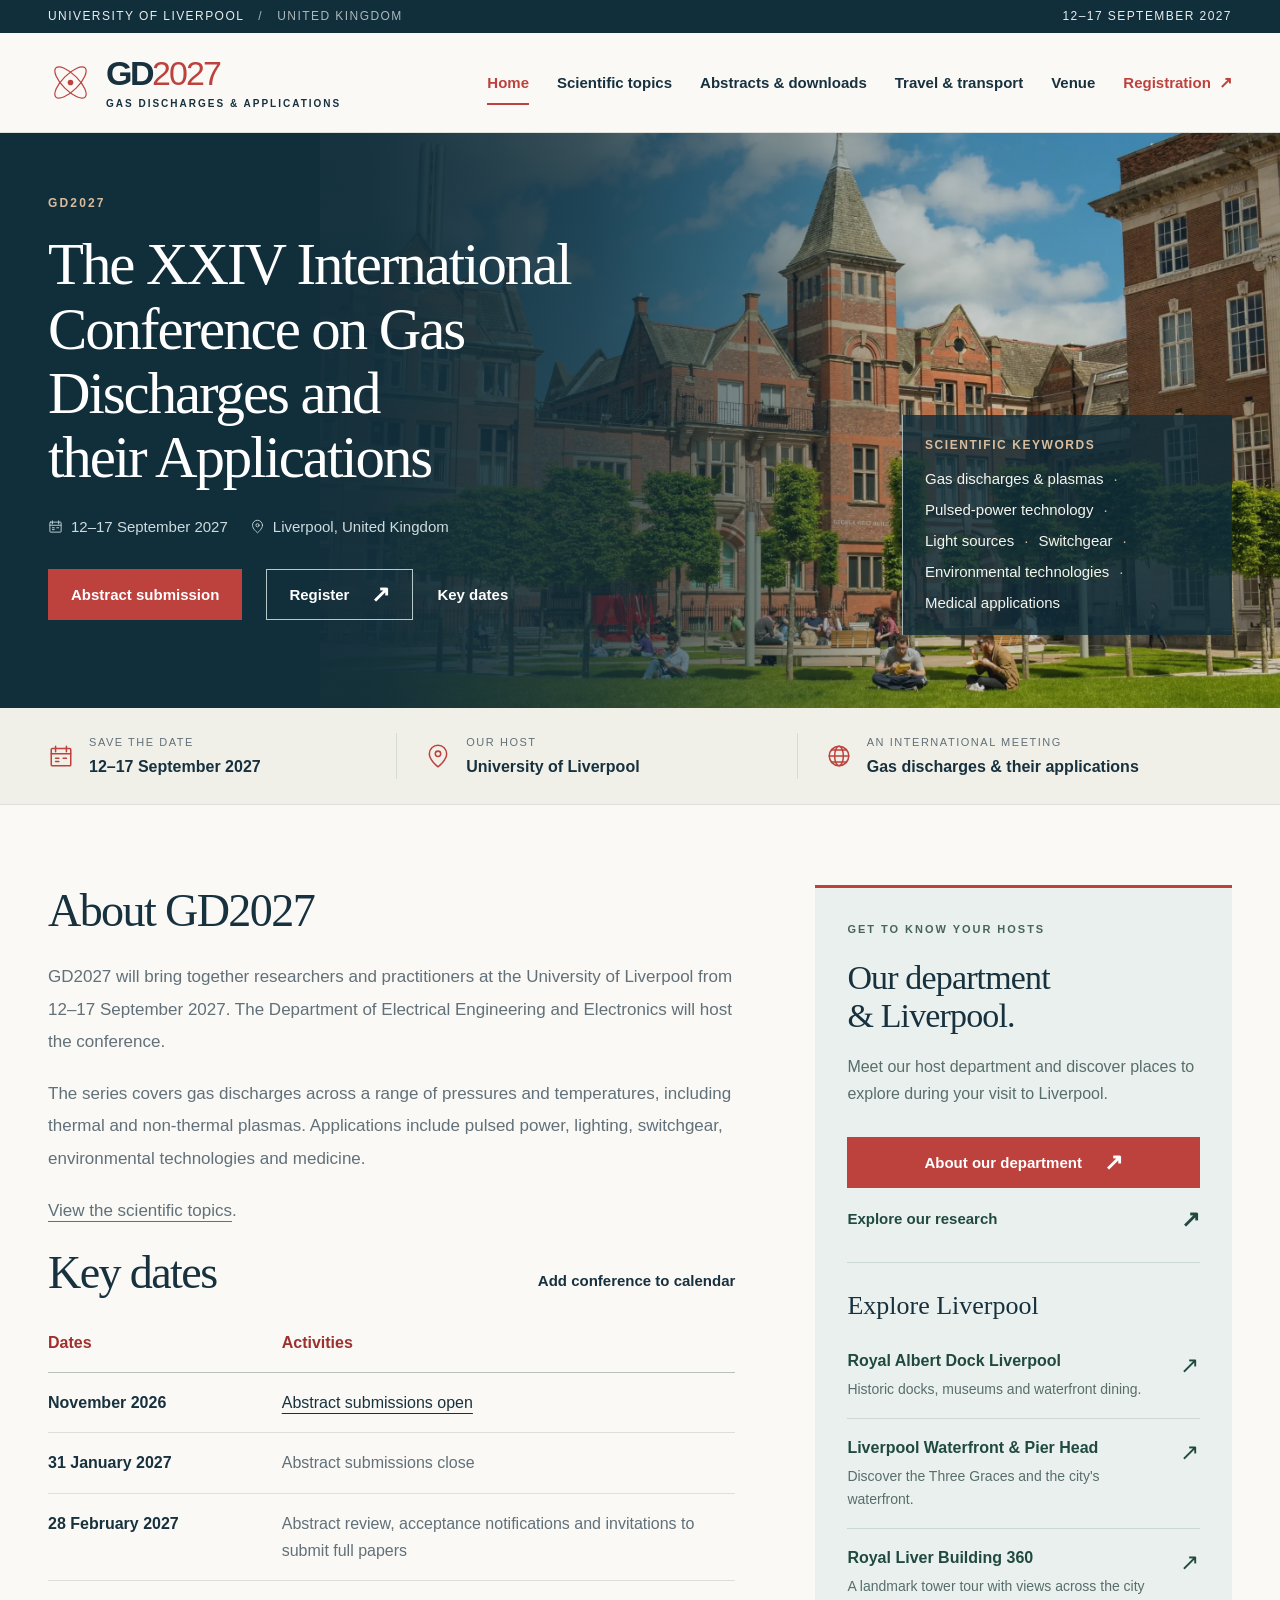
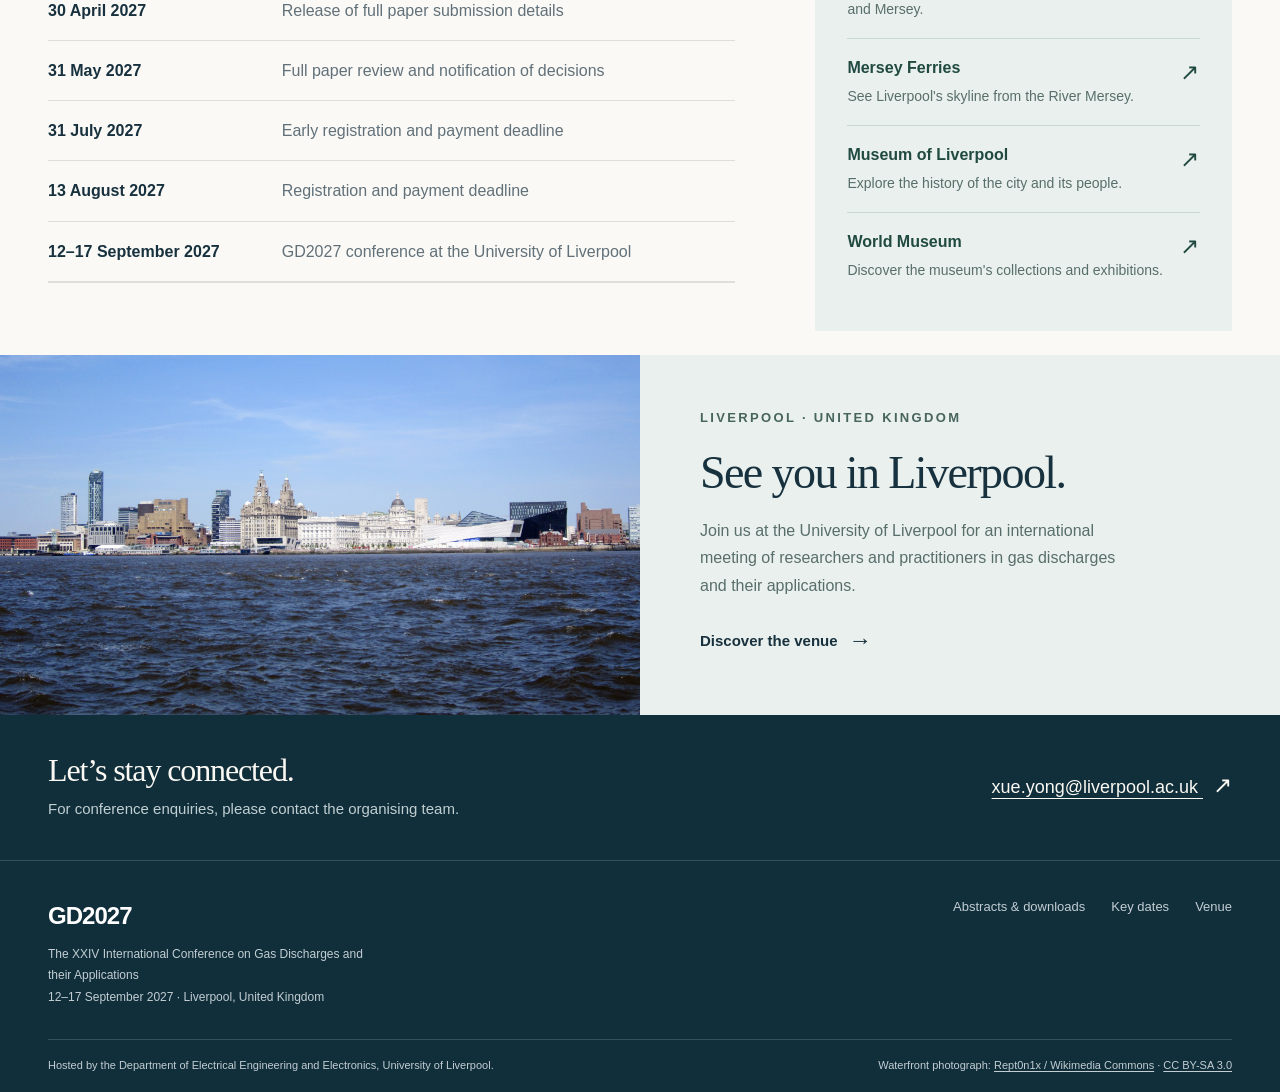
==== commit cc290ec0: "Update navigation with travel link Co-authored-by: Copilot <223556219+Copilot@users.noreply.github.c" ====
--- a/index.html
+++ b/index.html
@@ -11,7 +11,7 @@
 <header class="site-header"><div class="wrap header-inner">
   <a class="brand" href="index.html" aria-label="GD2027 home"><svg class="brand-symbol" viewBox="0 0 48 48" fill="none" aria-hidden="true"><ellipse cx="24" cy="24" rx="22" ry="8.5" transform="rotate(-45 24 24)" stroke="currentColor" stroke-width="1.3"/><ellipse cx="24" cy="24" rx="22" ry="8.5" transform="rotate(45 24 24)" stroke="currentColor" stroke-width="1.3"/><circle cx="24" cy="24" r="3" fill="currentColor"/></svg><div><div class="brand-word">GD<span>2027</span></div><span class="brand-tag">GAS DISCHARGES & APPLICATIONS</span></div></a>
   <button class="menu-toggle" type="button" aria-expanded="false" aria-controls="site-nav">Menu <svg class="" viewBox="0 0 24 24" fill="none" stroke="currentColor" stroke-width="1.4" stroke-linecap="round" stroke-linejoin="round" aria-hidden="true"><path d="M3 6h18M3 12h18M3 18h18"/></svg></button>
-  <nav class="site-nav" id="site-nav" aria-label="Main navigation"><a href="index.html" aria-current="page">Home</a><a href="scientific-topics.html">Scientific topics</a><a href="index.html#key-dates">Key dates</a><a href="submissions.html">Abstracts & downloads</a><a href="venue.html">Venue</a><a class="nav-registration" href="https://forms.cloud.microsoft/Pages/ResponsePage.aspx?id=MVElUymxEECG4UdL_X6AdhDhi7ACoJ5Oofj2np8QZvdUMVYyVTMyQVpHWkdJTzVQTVNTMlZUOTRWUC4u" target="_blank" rel="noopener noreferrer">Registration <span class="arrow" aria-hidden="true">↗</span></a></nav>
+  <nav class="site-nav" id="site-nav" aria-label="Main navigation"><a href="index.html" aria-current="page">Home</a><a href="scientific-topics.html">Scientific topics</a><a href="submissions.html">Abstracts & downloads</a><a href="venue.html#travel">Travel & transport</a><a href="venue.html">Venue</a><a class="nav-registration" href="https://forms.cloud.microsoft/Pages/ResponsePage.aspx?id=MVElUymxEECG4UdL_X6AdhDhi7ACoJ5Oofj2np8QZvdUMVYyVTMyQVpHWkdJTzVQTVNTMlZUOTRWUC4u" target="_blank" rel="noopener noreferrer">Registration <span class="arrow" aria-hidden="true">↗</span></a></nav>
 </div></header><main id="main"><section class="hero" aria-labelledby="hero-heading">
   <img class="hero-image" src="figure/University-of-Liverpool-Image-Gallery-2.jpg.webp" alt="Red-brick University of Liverpool campus buildings overlooking a green courtyard" fetchpriority="high" width="2200" height="1366">
   <div class="wrap"><span class="eyebrow">GD2027</span><h1 id="hero-heading">The XXIV International Conference on Gas Discharges and their Applications</h1>
@@ -32,7 +32,7 @@
   <section class="section home-dates" id="key-dates" aria-labelledby="dates-heading"><div class="wrap">
   <div class="section-heading"><h2 id="dates-heading">Key dates</h2><a class="text-link" href="documents/gd2027-conference.ics" download>Add conference to calendar</a></div>
   <table class="date-table" aria-labelledby="dates-heading"><thead><tr><th scope="col">Dates</th><th scope="col">Activities</th></tr></thead><tbody><tr><th scope="row">November 2026</th><td><a href="submissions.html">Abstract submissions open</a></td></tr><tr><th scope="row">31 January 2027</th><td>Abstract submissions close</td></tr><tr><th scope="row">28 February 2027</th><td>Abstract review, acceptance notifications and invitations to submit full papers</td></tr><tr><th scope="row">30 April 2027</th><td>Release of full paper submission details</td></tr><tr><th scope="row">31 May 2027</th><td>Full paper review and notification of decisions</td></tr><tr><th scope="row">31 July 2027</th><td>Early registration and payment deadline</td></tr><tr><th scope="row">13 August 2027</th><td>Registration and payment deadline</td></tr><tr><th scope="row">12–17 September 2027</th><td>GD2027 conference at the University of Liverpool</td></tr></tbody></table>
-  </div></section>
+</div></section>
   </article>
   <aside class="abstract-note local-guide" aria-labelledby="local-guide-heading"><span class="eyebrow">Get to know your hosts</span><h3 id="local-guide-heading">Our department<br>& Liverpool.</h3><p>Meet our host department and discover places to explore during your visit to Liverpool.</p><a class="button" href="https://www.liverpool.ac.uk/electrical-engineering-and-electronics/about/" target="_blank" rel="noopener noreferrer">About our department <span class="arrow" aria-hidden="true">↗</span></a><a class="text-link guide-research" href="https://www.liverpool.ac.uk/electrical-engineering-and-electronics/research/" target="_blank" rel="noopener noreferrer">Explore our research <span class="arrow" aria-hidden="true">↗</span></a><div class="guide-city"><h4>Explore Liverpool</h4><ul class="guide-links" aria-label="Liverpool visitor attractions"><li><a href="https://albertdock.com/" target="_blank" rel="noopener noreferrer"><span><strong>Royal Albert Dock Liverpool</strong><small>Historic docks, museums and waterfront dining.</small></span><span class="arrow" aria-hidden="true">↗</span></a></li><li><a href="https://www.visitliverpool.com/explore/liverpool-city-centre/waterfront/" target="_blank" rel="noopener noreferrer"><span><strong>Liverpool Waterfront &amp; Pier Head</strong><small>Discover the Three Graces and the city&#x27;s waterfront.</small></span><span class="arrow" aria-hidden="true">↗</span></a></li><li><a href="https://liverbuildingtour.com/" target="_blank" rel="noopener noreferrer"><span><strong>Royal Liver Building 360</strong><small>A landmark tower tour with views across the city and Mersey.</small></span><span class="arrow" aria-hidden="true">↗</span></a></li><li><a href="https://www.merseyferries.co.uk/our-cruises/liverpool-sightseeing-river-cruise/" target="_blank" rel="noopener noreferrer"><span><strong>Mersey Ferries</strong><small>See Liverpool&#x27;s skyline from the River Mersey.</small></span><span class="arrow" aria-hidden="true">↗</span></a></li><li><a href="https://www.liverpoolmuseums.org.uk/museum-of-liverpool" target="_blank" rel="noopener noreferrer"><span><strong>Museum of Liverpool</strong><small>Explore the history of the city and its people.</small></span><span class="arrow" aria-hidden="true">↗</span></a></li><li><a href="https://www.liverpoolmuseums.org.uk/world-museum" target="_blank" rel="noopener noreferrer"><span><strong>World Museum</strong><small>Discover the museum&#x27;s collections and exhibitions.</small></span><span class="arrow" aria-hidden="true">↗</span></a></li></ul></div></aside>
 </div></section>
